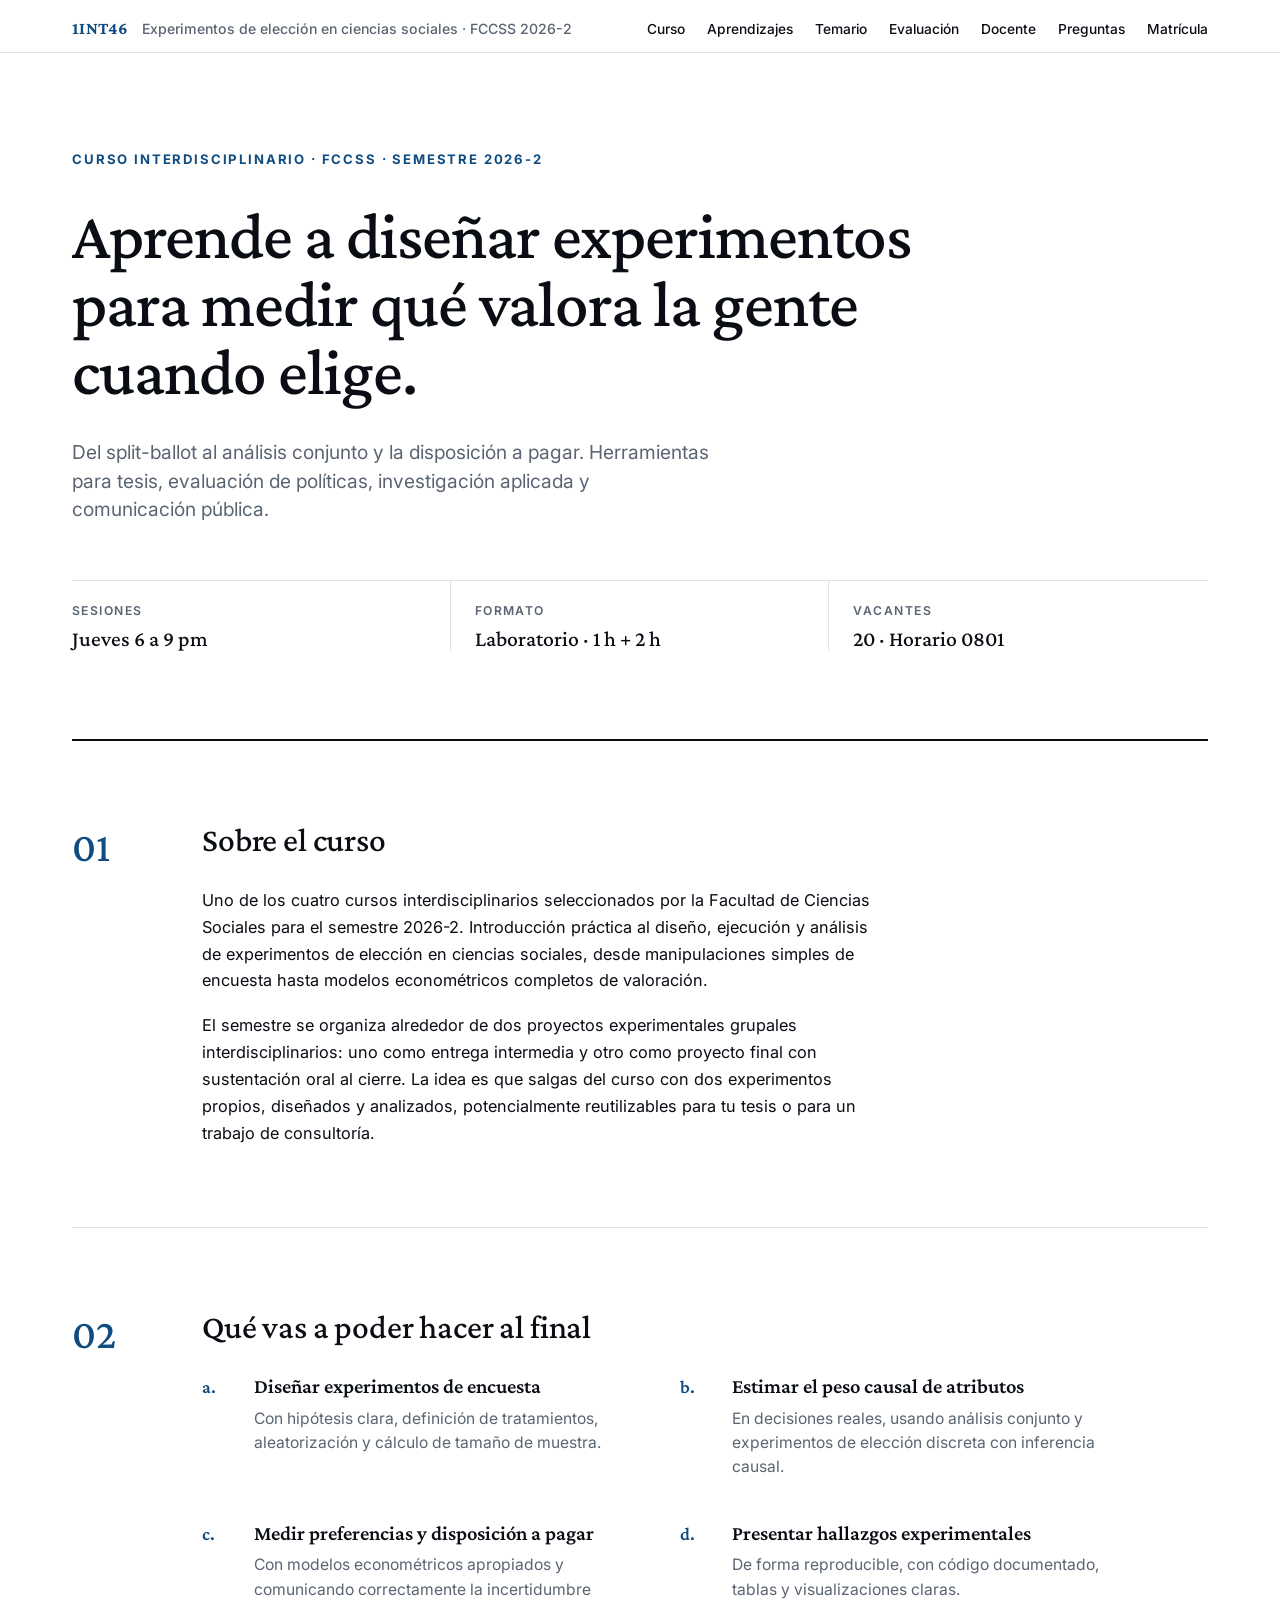
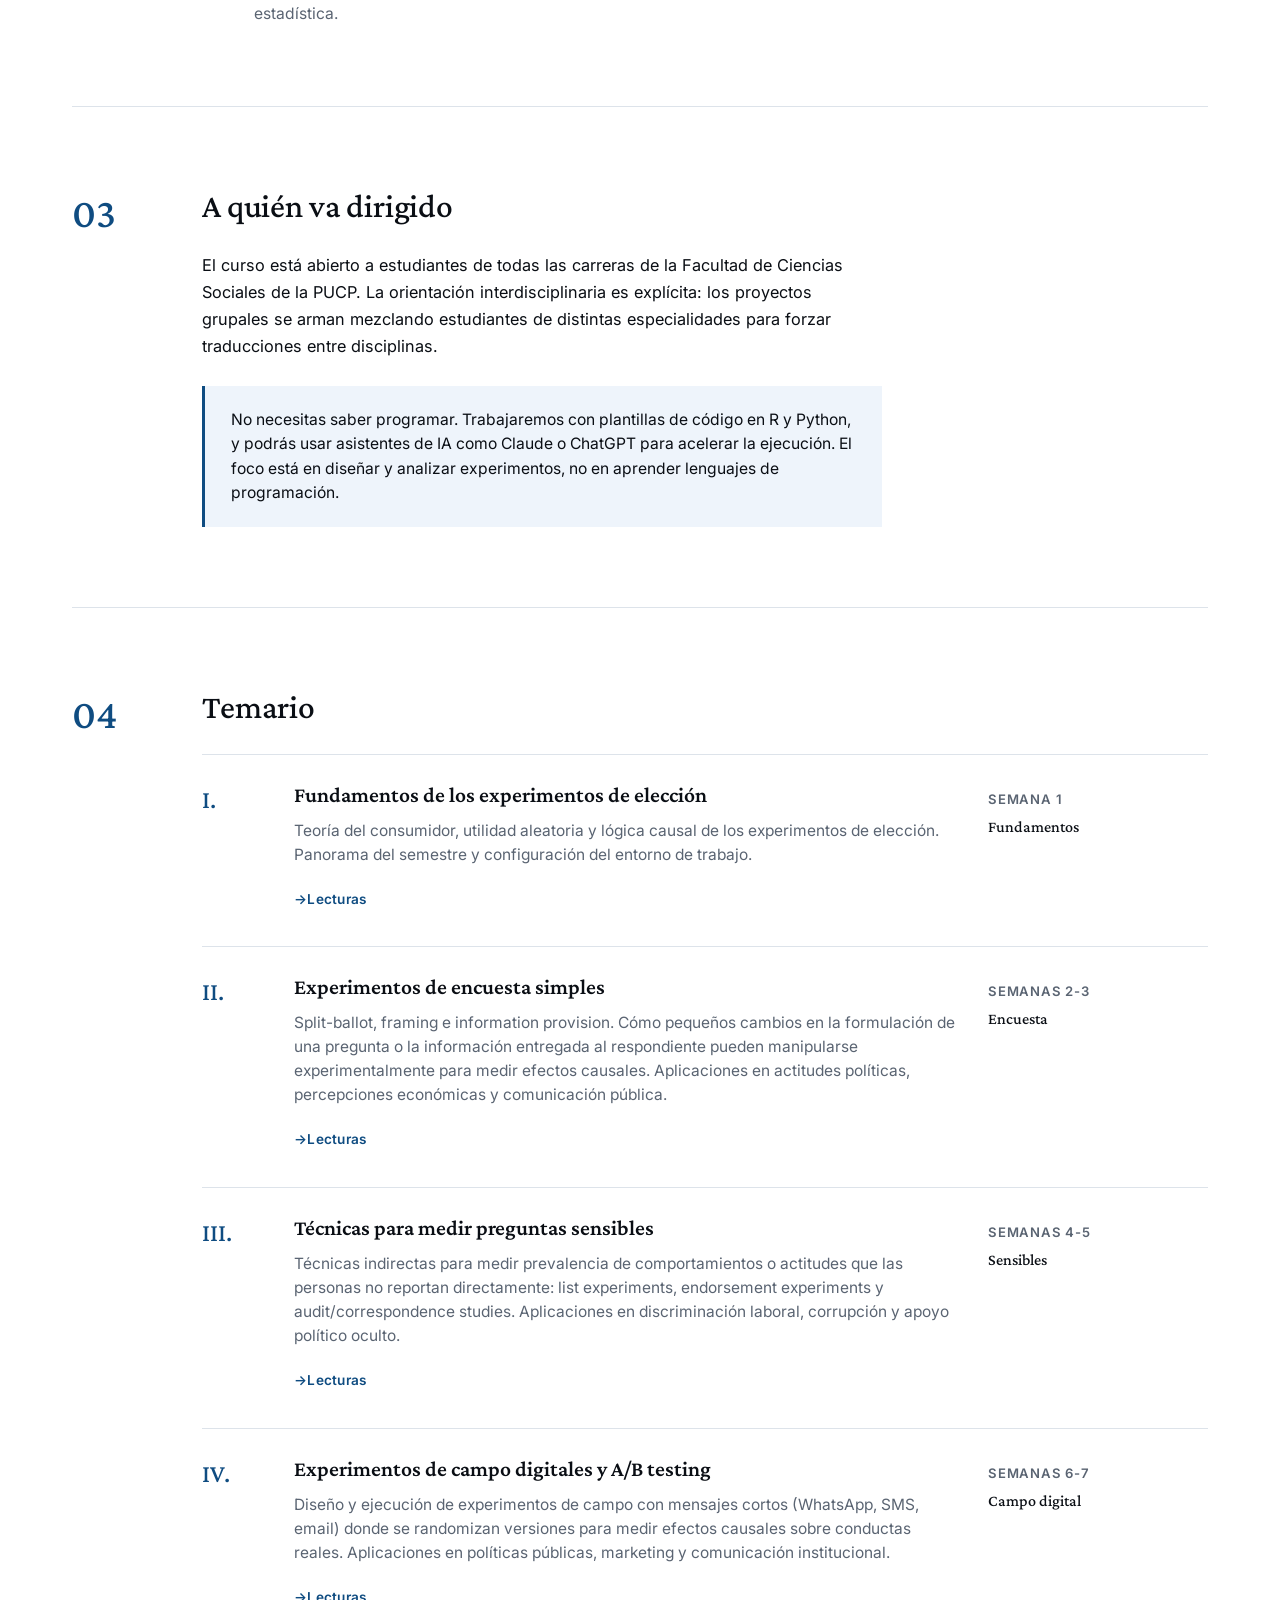
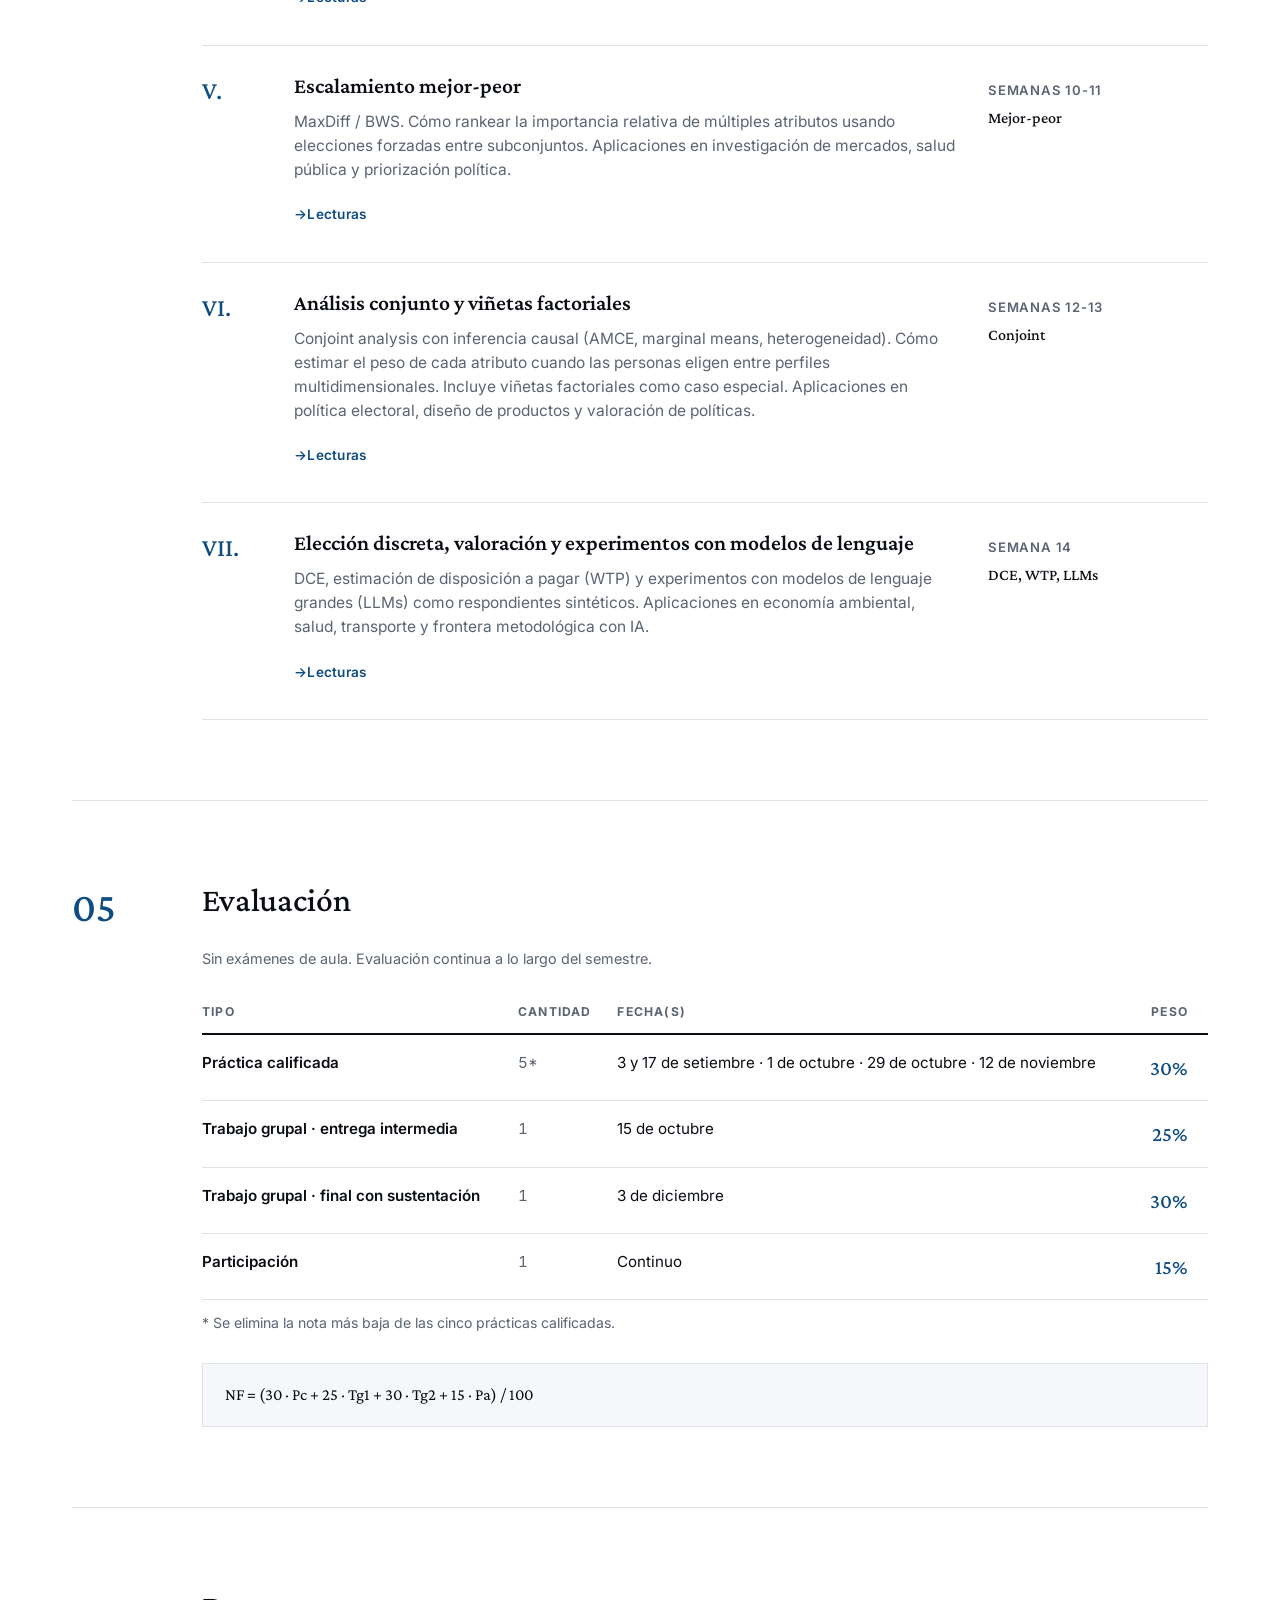
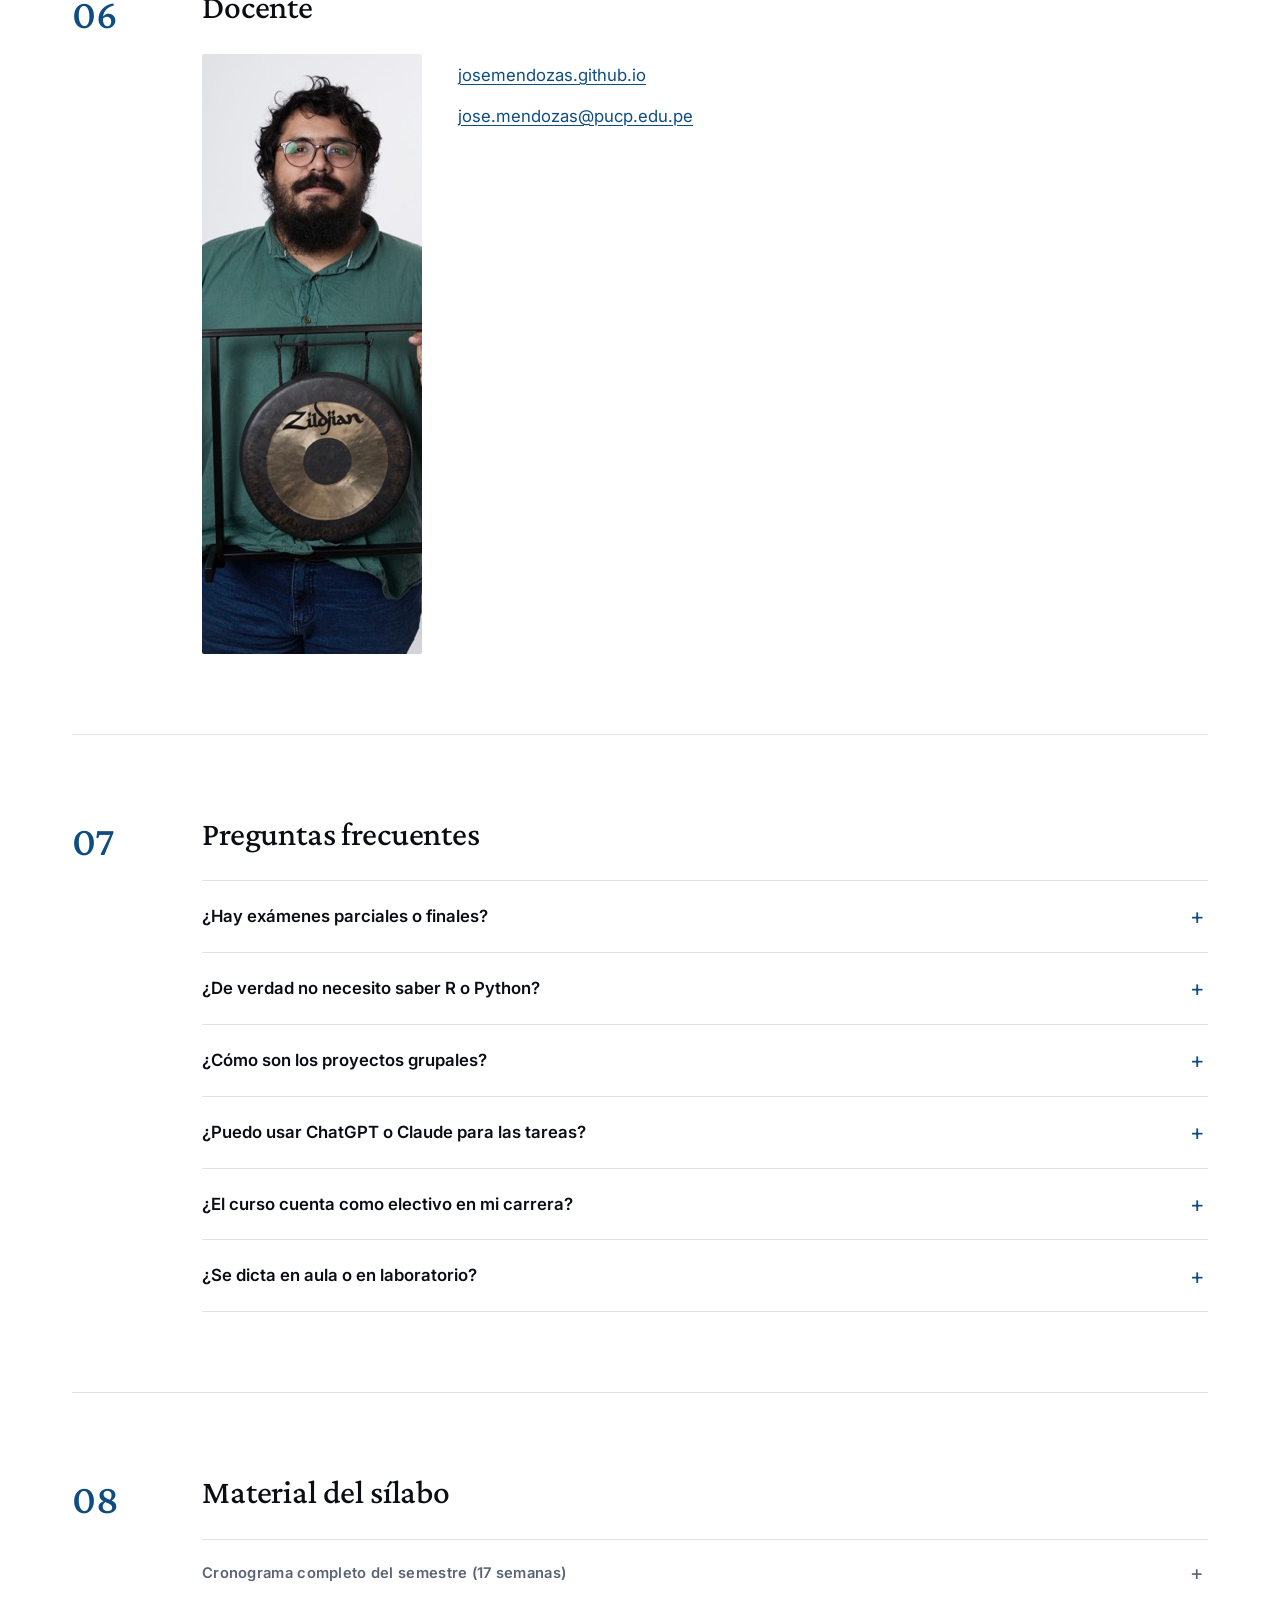
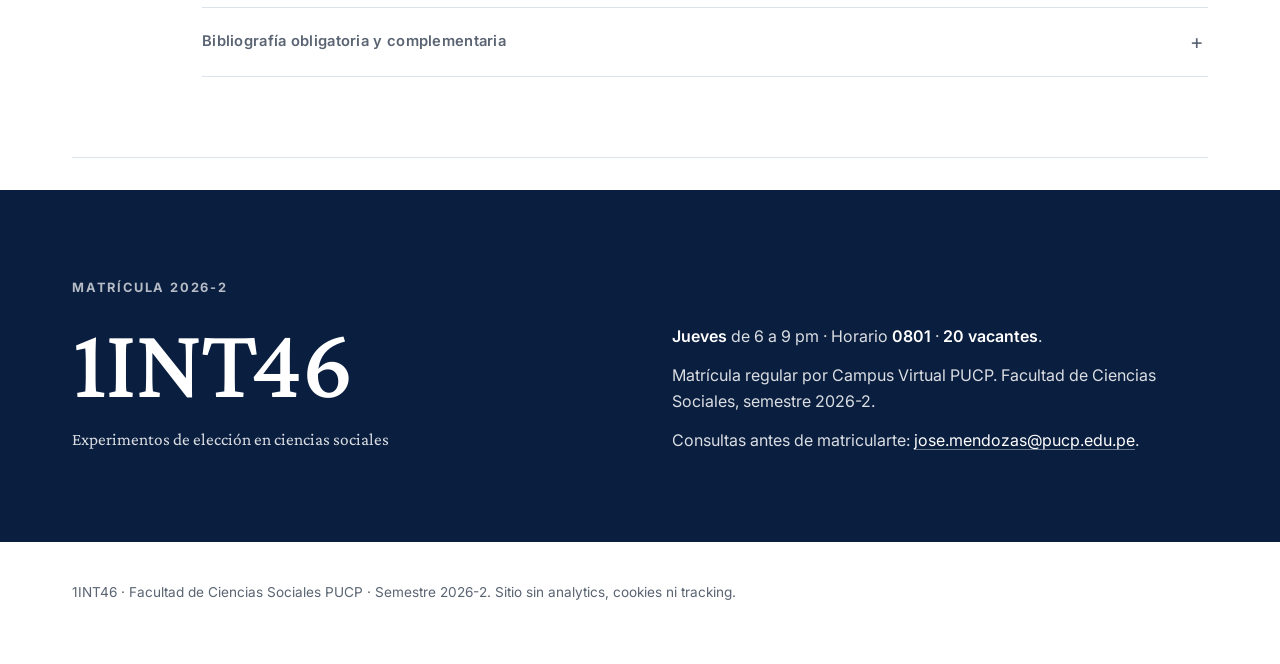
==== index.html @ 1a3ee609 "Real redesign: white bg, editorial numbering, full-bleed CTA Not a palette swap. New typographic and" ====
<!doctype html>
<html lang="es-PE">
<head>
  <meta charset="utf-8">
  <meta name="viewport" content="width=device-width, initial-scale=1">
  <title>Experimentos de elección en ciencias sociales | 1INT46 PUCP 2026-2</title>
  <meta name="description" content="Curso interdisciplinario 1INT46 en la Facultad de Ciencias Sociales PUCP, semestre 2026-2. Diseño, ejecución y análisis de experimentos de elección: encuesta, conjoint, DCE y disposición a pagar.">
  <meta name="keywords" content="experimentos de elección, conjoint analysis, discrete choice experiments, survey experiments, list experiments, MaxDiff, WTP, 1INT46, PUCP, ciencias sociales">
  <meta name="author" content="José Antonio Mendoza Sánchez">
  <meta property="og:type" content="website">
  <meta property="og:title" content="1INT46 · Experimentos de elección en ciencias sociales">
  <meta property="og:description" content="Curso interdisciplinario FCCSS PUCP 2026-2.">
  <meta property="og:url" content="https://josemendozas.github.io/1int46-2026-2/">
  <meta property="og:image" content="https://josemendozas.github.io/1int46-2026-2/assets/foto-jose.jpg">
  <link rel="canonical" href="https://josemendozas.github.io/1int46-2026-2/">
  <link rel="icon" href="assets/favicon.svg" type="image/svg+xml">
  <link rel="preconnect" href="https://fonts.googleapis.com">
  <link rel="preconnect" href="https://fonts.gstatic.com" crossorigin>
  <link href="https://fonts.googleapis.com/css2?family=Crimson+Pro:wght@500;600;700&amp;family=Inter:wght@400;500;600;700&amp;display=swap" rel="stylesheet">
  <link rel="stylesheet" href="estilo.css">
</head>
<body>
  <header class="site-header">
    <div class="header-inner">
      <div class="site-mark">
        <span class="clave">1INT46</span>
        <span class="titulo">Experimentos de elección en ciencias sociales · FCCSS 2026-2</span>
      </div>
      <nav class="nav-menu" aria-label="Navegación">
        <a href="#curso">Curso</a>
        <a href="#aprendizajes">Aprendizajes</a>
        <a href="#temario">Temario</a>
        <a href="#evaluacion">Evaluación</a>
        <a href="#docente">Docente</a>
        <a href="#faq">Preguntas</a>
        <a href="#matricula">Matrícula</a>
      </nav>
    </div>
  </header>

  <main>
    <section class="hero" aria-labelledby="hero-title">
      <p class="hero-eyebrow">Curso interdisciplinario · FCCSS · Semestre 2026-2</p>
      <h1 class="hero-title" id="hero-title">Aprende a diseñar experimentos para medir qué valora la gente cuando elige.</h1>
      <p class="hero-lead">Del split-ballot al análisis conjunto y la disposición a pagar. Herramientas para tesis, evaluación de políticas, investigación aplicada y comunicación pública.</p>
      <ul class="hero-facts">
        <li>
          <span class="label">Sesiones</span>
          <span class="value">Jueves 6 a 9 pm</span>
        </li>
        <li>
          <span class="label">Formato</span>
          <span class="value">Laboratorio · 1 h + 2 h</span>
        </li>
        <li>
          <span class="label">Vacantes</span>
          <span class="value">20 · Horario 0801</span>
        </li>
      </ul>
    </section>

    <section class="section" id="curso" aria-labelledby="curso-title">
      <div class="section-num">01</div>
      <div>
        <h2 class="section-title" id="curso-title">Sobre el curso</h2>
        <div class="section-prose">
          <p>Uno de los cuatro cursos interdisciplinarios seleccionados por la Facultad de Ciencias Sociales para el semestre 2026-2. Introducción práctica al diseño, ejecución y análisis de experimentos de elección en ciencias sociales, desde manipulaciones simples de encuesta hasta modelos econométricos completos de valoración.</p>
          <p>El semestre se organiza alrededor de dos proyectos experimentales grupales interdisciplinarios: uno como entrega intermedia y otro como proyecto final con sustentación oral al cierre. La idea es que salgas del curso con dos experimentos propios, diseñados y analizados, potencialmente reutilizables para tu tesis o para un trabajo de consultoría.</p>
        </div>
      </div>
    </section>

    <section class="section" id="aprendizajes" aria-labelledby="aprendizajes-title">
      <div class="section-num">02</div>
      <div>
        <h2 class="section-title" id="aprendizajes-title">Qué vas a poder hacer al final</h2>
        <ol class="capacidades">
          <li class="capacidad">
            <span class="capacidad-marker">a.</span>
            <div>
              <h3>Diseñar experimentos de encuesta</h3>
              <p>Con hipótesis clara, definición de tratamientos, aleatorización y cálculo de tamaño de muestra.</p>
            </div>
          </li>
          <li class="capacidad">
            <span class="capacidad-marker">b.</span>
            <div>
              <h3>Estimar el peso causal de atributos</h3>
              <p>En decisiones reales, usando análisis conjunto y experimentos de elección discreta con inferencia causal.</p>
            </div>
          </li>
          <li class="capacidad">
            <span class="capacidad-marker">c.</span>
            <div>
              <h3>Medir preferencias y disposición a pagar</h3>
              <p>Con modelos econométricos apropiados y comunicando correctamente la incertidumbre estadística.</p>
            </div>
          </li>
          <li class="capacidad">
            <span class="capacidad-marker">d.</span>
            <div>
              <h3>Presentar hallazgos experimentales</h3>
              <p>De forma reproducible, con código documentado, tablas y visualizaciones claras.</p>
            </div>
          </li>
        </ol>
      </div>
    </section>

    <section class="section" id="publico" aria-labelledby="publico-title">
      <div class="section-num">03</div>
      <div>
        <h2 class="section-title" id="publico-title">A quién va dirigido</h2>
        <div class="section-prose">
          <p>El curso está abierto a estudiantes de todas las carreras de la Facultad de Ciencias Sociales de la PUCP. La orientación interdisciplinaria es explícita: los proyectos grupales se arman mezclando estudiantes de distintas especialidades para forzar traducciones entre disciplinas.</p>
          <div class="callout">No necesitas saber programar. Trabajaremos con plantillas de código en R y Python, y podrás usar asistentes de IA como Claude o ChatGPT para acelerar la ejecución. El foco está en diseñar y analizar experimentos, no en aprender lenguajes de programación.</div>
        </div>
      </div>
    </section>

    <section class="section" id="temario" aria-labelledby="temario-title">
      <div class="section-num">04</div>
      <div>
        <h2 class="section-title" id="temario-title">Temario</h2>
        <ol class="temario">
          <li>
            <div class="temario-num">I.</div>
            <div class="temario-main">
              <h3>Fundamentos de los experimentos de elección</h3>
              <p>Teoría del consumidor, utilidad aleatoria y lógica causal de los experimentos de elección. Panorama del semestre y configuración del entorno de trabajo.</p>
              <details class="readings">
                <summary>Lecturas</summary>
                <ol class="reading-list">
                  <li>Lancaster, K. J. (1966). A new approach to consumer theory. Journal of Political Economy, 74(2), 132–157.</li>
                  <li>McFadden, D. (1974). Conditional logit analysis of qualitative choice behavior. En P. Zarembka (Ed.), Frontiers in Econometrics (pp. 105–142). Academic Press.</li>
                  <li>Mutz, D. C. (2011). Population-based survey experiments. Princeton University Press.</li>
                </ol>
              </details>
            </div>
            <div class="temario-aside">Semana 1<strong>Fundamentos</strong></div>
          </li>

          <li>
            <div class="temario-num">II.</div>
            <div class="temario-main">
              <h3>Experimentos de encuesta simples</h3>
              <p>Split-ballot, framing e information provision. Cómo pequeños cambios en la formulación de una pregunta o la información entregada al respondiente pueden manipularse experimentalmente para medir efectos causales. Aplicaciones en actitudes políticas, percepciones económicas y comunicación pública.</p>
              <details class="readings">
                <summary>Lecturas</summary>
                <ol class="reading-list">
                  <li>Chong, D., y Druckman, J. N. (2007). Framing theory. Annual Review of Political Science, 10, 103–126.</li>
                  <li>Kahneman, D., y Tversky, A. (1984). Choices, values, and frames. American Psychologist, 39(4), 341–350.</li>
                  <li>Haaland, I., Roth, C., y Wohlfart, J. (2023). Designing information provision experiments. Journal of Economic Literature, 61(1), 3–40.</li>
                </ol>
              </details>
            </div>
            <div class="temario-aside">Semanas 2-3<strong>Encuesta</strong></div>
          </li>

          <li>
            <div class="temario-num">III.</div>
            <div class="temario-main">
              <h3>Técnicas para medir preguntas sensibles</h3>
              <p>Técnicas indirectas para medir prevalencia de comportamientos o actitudes que las personas no reportan directamente: list experiments, endorsement experiments y audit/correspondence studies. Aplicaciones en discriminación laboral, corrupción y apoyo político oculto.</p>
              <details class="readings">
                <summary>Lecturas</summary>
                <ol class="reading-list">
                  <li>Blair, G., y Imai, K. (2012). Statistical analysis of list experiments. Political Analysis, 20(1), 47–77.</li>
                  <li>Bullock, W., Imai, K., y Shapiro, J. N. (2011). Statistical analysis of endorsement experiments. Political Analysis, 19(4), 363–384.</li>
                  <li>Bertrand, M., y Mullainathan, S. (2004). Are Emily and Greg more employable than Lakisha and Jamal? American Economic Review, 94(4), 991–1013.</li>
                  <li>Galarza, F. B., y Yamada, G. (2014). Labor market discrimination in Lima, Peru. World Development, 58, 83–94.</li>
                  <li>Gonzalez-Ocantos, E., Kiewiet de Jonge, C., Meléndez, C., Osorio, J., y Nickerson, D. W. (2012). Vote buying and social desirability bias. American Journal of Political Science, 56(1), 202–217.</li>
                </ol>
              </details>
            </div>
            <div class="temario-aside">Semanas 4-5<strong>Sensibles</strong></div>
          </li>

          <li>
            <div class="temario-num">IV.</div>
            <div class="temario-main">
              <h3>Experimentos de campo digitales y A/B testing</h3>
              <p>Diseño y ejecución de experimentos de campo con mensajes cortos (WhatsApp, SMS, email) donde se randomizan versiones para medir efectos causales sobre conductas reales. Aplicaciones en políticas públicas, marketing y comunicación institucional.</p>
              <details class="readings">
                <summary>Lecturas</summary>
                <ol class="reading-list">
                  <li>DellaVigna, S., y Linos, E. (2022). RCTs to scale. Econometrica, 90(1), 81–116.</li>
                  <li>Athey, S., y Imbens, G. W. (2017). The econometrics of randomized experiments. En Handbook of Field Experiments (Vol. 1, pp. 73–140).</li>
                  <li>Karlan, D., McConnell, M., Mullainathan, S., y Zinman, J. (2016). Getting to the top of mind. Management Science, 62(12), 3393–3411.</li>
                  <li>Del Carpio, L., y Guadalupe, M. (2022). More women in tech? Management Science, 68(5), 3196–3218.</li>
                </ol>
              </details>
            </div>
            <div class="temario-aside">Semanas 6-7<strong>Campo digital</strong></div>
          </li>

          <li>
            <div class="temario-num">V.</div>
            <div class="temario-main">
              <h3>Escalamiento mejor-peor</h3>
              <p>MaxDiff / BWS. Cómo rankear la importancia relativa de múltiples atributos usando elecciones forzadas entre subconjuntos. Aplicaciones en investigación de mercados, salud pública y priorización política.</p>
              <details class="readings">
                <summary>Lecturas</summary>
                <ol class="reading-list">
                  <li>Louviere, J. J., Flynn, T. N., y Marley, A. A. J. (2015). Best-worst scaling: Theory, methods and applications. Cambridge University Press. Capítulos 1 y 2.</li>
                  <li>Flynn, T. N. (2010). Valuing citizen and patient preferences in health. Expert Review of Pharmacoeconomics &amp; Outcomes Research, 10(3), 259–267.</li>
                </ol>
              </details>
            </div>
            <div class="temario-aside">Semanas 10-11<strong>Mejor-peor</strong></div>
          </li>

          <li>
            <div class="temario-num">VI.</div>
            <div class="temario-main">
              <h3>Análisis conjunto y viñetas factoriales</h3>
              <p>Conjoint analysis con inferencia causal (AMCE, marginal means, heterogeneidad). Cómo estimar el peso de cada atributo cuando las personas eligen entre perfiles multidimensionales. Incluye viñetas factoriales como caso especial. Aplicaciones en política electoral, diseño de productos y valoración de políticas.</p>
              <details class="readings">
                <summary>Lecturas</summary>
                <ol class="reading-list">
                  <li>Auspurg, K., y Hinz, T. (2015). Factorial survey experiments. SAGE. Capítulos 1 y 2.</li>
                  <li>Jasso, G. (2006). Factorial survey methods for studying beliefs and judgments. Sociological Methods &amp; Research, 34(3), 334–423.</li>
                  <li>Hainmueller, J., Hopkins, D. J., y Yamamoto, T. (2014). Causal inference in conjoint analysis. Political Analysis, 22(1), 1–30.</li>
                  <li>Hainmueller, J., y Hopkins, D. J. (2015). The hidden American immigration consensus. American Journal of Political Science, 59(3), 529–548.</li>
                  <li>Green, P. E., y Srinivasan, V. (1990). Conjoint analysis in marketing. Journal of Marketing, 54(4), 3–19.</li>
                </ol>
              </details>
            </div>
            <div class="temario-aside">Semanas 12-13<strong>Conjoint</strong></div>
          </li>

          <li>
            <div class="temario-num">VII.</div>
            <div class="temario-main">
              <h3>Elección discreta, valoración y experimentos con modelos de lenguaje</h3>
              <p>DCE, estimación de disposición a pagar (WTP) y experimentos con modelos de lenguaje grandes (LLMs) como respondientes sintéticos. Aplicaciones en economía ambiental, salud, transporte y frontera metodológica con IA.</p>
              <details class="readings">
                <summary>Lecturas</summary>
                <ol class="reading-list">
                  <li>Train, K. E. (2009). Discrete choice methods with simulation (2.ª ed.). Cambridge University Press. Capítulos 3 y 6.</li>
                  <li>Ryan, M., y Gerard, K. (2003). Using discrete choice experiments to value health care programmes. Applied Health Economics and Health Policy, 2(1), 55–64.</li>
                  <li>Argyle, L. P., et al. (2023). Out of one, many: Using language models to simulate human samples. Political Analysis, 31(3), 337–351.</li>
                </ol>
              </details>
            </div>
            <div class="temario-aside">Semana 14<strong>DCE, WTP, LLMs</strong></div>
          </li>
        </ol>
      </div>
    </section>

    <section class="section" id="evaluacion" aria-labelledby="evaluacion-title">
      <div class="section-num">05</div>
      <div>
        <h2 class="section-title" id="evaluacion-title">Evaluación</h2>
        <table class="eval-table">
          <caption>Sin exámenes de aula. Evaluación continua a lo largo del semestre.</caption>
          <thead>
            <tr>
              <th scope="col">Tipo</th>
              <th scope="col">Cantidad</th>
              <th scope="col">Fecha(s)</th>
              <th scope="col" style="text-align:right">Peso</th>
            </tr>
          </thead>
          <tbody>
            <tr>
              <th scope="row">Práctica calificada</th>
              <td class="num">5*</td>
              <td>3 y 17 de setiembre · 1 de octubre · 29 de octubre · 12 de noviembre</td>
              <td class="weight">30%</td>
            </tr>
            <tr>
              <th scope="row">Trabajo grupal · entrega intermedia</th>
              <td class="num">1</td>
              <td>15 de octubre</td>
              <td class="weight">25%</td>
            </tr>
            <tr>
              <th scope="row">Trabajo grupal · final con sustentación</th>
              <td class="num">1</td>
              <td>3 de diciembre</td>
              <td class="weight">30%</td>
            </tr>
            <tr>
              <th scope="row">Participación</th>
              <td class="num">1</td>
              <td>Continuo</td>
              <td class="weight">15%</td>
            </tr>
          </tbody>
        </table>
        <p class="eval-note">* Se elimina la nota más baja de las cinco prácticas calificadas.</p>
        <p class="eval-formula">NF = (30 · Pc + 25 · Tg1 + 30 · Tg2 + 15 · Pa) / 100</p>
      </div>
    </section>

    <section class="section" id="docente" aria-labelledby="docente-title">
      <div class="section-num">06</div>
      <div>
        <h2 class="section-title" id="docente-title">Docente</h2>
        <div class="teacher">
          <img src="assets/foto-jose.jpg" alt="José Antonio Mendoza Sánchez" width="400" height="600" loading="lazy">
          <div class="teacher-body">
            <ul class="contact-list">
              <li><a href="https://josemendozas.github.io/">josemendozas.github.io</a></li>
              <li><a href="mailto:jose.mendozas@pucp.edu.pe">jose.mendozas@pucp.edu.pe</a></li>
            </ul>
          </div>
        </div>
      </div>
    </section>

    <section class="section" id="faq" aria-labelledby="faq-title">
      <div class="section-num">07</div>
      <div>
        <h2 class="section-title" id="faq-title">Preguntas frecuentes</h2>
        <div class="faq-list">
          <details>
            <summary>¿Hay exámenes parciales o finales?</summary>
            <p>No hay exámenes de aula. La evaluación es continua: cinco prácticas calificadas cortas (se elimina la peor), un trabajo grupal de entrega intermedia, un trabajo grupal final con sustentación oral y participación en clase.</p>
          </details>
          <details>
            <summary>¿De verdad no necesito saber R o Python?</summary>
            <p>No. Trabajaremos con plantillas de código listas para adaptar y ejecutar. Puedes usar asistentes de IA (ChatGPT, Claude) como apoyo. La responsabilidad por la corrección del código y la interpretación estadística sigue siendo del estudiante.</p>
          </details>
          <details>
            <summary>¿Cómo son los proyectos grupales?</summary>
            <p>Son dos proyectos experimentales interdisciplinarios que atraviesan todo el semestre. El primero se entrega a mitad de semestre (15 de octubre). El segundo se presenta al cierre con sustentación oral (3 de diciembre). Los grupos se arman mezclando estudiantes de distintas especialidades.</p>
          </details>
          <details>
            <summary>¿Puedo usar ChatGPT o Claude para las tareas?</summary>
            <p>Sí, como asistentes de código y apoyo de ejecución cuando el uso esté autorizado. La corrección del código, la interpretación estadística y la autoría del trabajo siguen siendo responsabilidad del estudiante.</p>
          </details>
          <details>
            <summary>¿El curso cuenta como electivo en mi carrera?</summary>
            <p>Depende de tu especialidad. Los cursos interdisciplinarios de la Facultad suelen convalidar como electivo libre. Para confirmar el caso específico de tu plan de estudios, consulta con la coordinación de tu especialidad.</p>
          </details>
          <details>
            <summary>¿Se dicta en aula o en laboratorio?</summary>
            <p>El curso se dicta en un aula-laboratorio con R y Python preinstalados. Puedes traer tu laptop si prefieres trabajar en tu propio entorno.</p>
          </details>
        </div>
      </div>
    </section>

    <section class="section" id="referencia" aria-labelledby="referencia-title">
      <div class="section-num">08</div>
      <div>
        <h2 class="section-title" id="referencia-title">Material del sílabo</h2>
        <details class="reference">
          <summary>Cronograma completo del semestre (17 semanas)</summary>
          <div class="reference-body">
            <table class="schedule-table">
              <thead>
                <tr>
                  <th scope="col">Sem.</th>
                  <th scope="col">Fechas</th>
                  <th scope="col">Sesión teórica</th>
                  <th scope="col">Sesión práctica</th>
                  <th scope="col">Observaciones</th>
                </tr>
              </thead>
              <tbody>
                <tr><td>1</td><td>17/08 – 22/08</td><td>Fundamentos de los experimentos de elección</td><td>Configuración del entorno de trabajo</td><td></td></tr>
                <tr><td>2</td><td>24/08 – 29/08</td><td>Experimentos de encuesta: split-ballot y framing</td><td>Práctica Dirigida 1: datos simulados</td><td>Feriado: 30 de agosto</td></tr>
                <tr><td>3</td><td>31/08 – 5/09</td><td>Provisión de información</td><td>Práctica Calificada 1</td><td></td></tr>
                <tr><td>4</td><td>7/09 – 12/09</td><td>Preguntas sensibles: list y endorsement experiments</td><td>Práctica Dirigida 2: list experiment</td><td></td></tr>
                <tr><td>5</td><td>14/09 – 19/09</td><td>Audit y correspondence studies</td><td>Práctica Calificada 2</td><td></td></tr>
                <tr><td>6</td><td>21/09 – 26/09</td><td>Experimentos de campo: A/B testing</td><td>Práctica Dirigida 3: A/B test</td><td></td></tr>
                <tr><td>7</td><td>28/09 – 3/10</td><td>Análisis de experimentos de campo</td><td>Práctica Calificada 3</td><td></td></tr>
                <tr><td>8</td><td>5/10 – 10/10</td><td>Feriado</td><td>Trabajo asincrónico (grupal 1)</td><td>Feriado: 8 de octubre</td></tr>
                <tr><td>9</td><td>12/10 – 17/10</td><td>Entrega del trabajo grupal 1 y lanzamiento del grupal 2</td><td></td><td></td></tr>
                <tr><td>10</td><td>19/10 – 24/10</td><td>Escalamiento mejor-peor: fundamentos</td><td>Práctica Dirigida 4: BWS</td><td></td></tr>
                <tr><td>11</td><td>26/10 – 31/10</td><td>Escalamiento mejor-peor: análisis</td><td>Práctica Calificada 4</td><td></td></tr>
                <tr><td>12</td><td>2/11 – 7/11</td><td>Análisis conjunto y viñetas factoriales</td><td>Práctica Dirigida 5: conjoint</td><td></td></tr>
                <tr><td>13</td><td>9/11 – 14/11</td><td>Conjoint: AMCE, marginal means, heterogeneidad</td><td>Práctica Calificada 5</td><td></td></tr>
                <tr><td>14</td><td>16/11 – 21/11</td><td>DCE, disposición a pagar y experimentos con LLMs</td><td>Práctica Dirigida 6: WTP</td><td></td></tr>
                <tr><td>15</td><td>23/11 – 28/11</td><td>Cierre metodológico y aplicaciones</td><td>Asesoría integrada (grupal 2)</td><td></td></tr>
                <tr><td>16</td><td>30/11 – 5/12</td><td>Presentación final del trabajo grupal 2</td><td></td><td></td></tr>
                <tr><td>17</td><td>7/12 – 12/12</td><td></td><td></td><td>Feriados: 8 y 9 de diciembre</td></tr>
              </tbody>
            </table>
          </div>
        </details>

        <details class="reference">
          <summary>Bibliografía obligatoria y complementaria</summary>
          <div class="reference-body">
            <p class="subheading">Obligatoria</p>
            <ol class="bibliography">
              <li>Argyle, L. P., Busby, E. C., Fulda, N., Gubler, J. R., Rytting, C., y Wingate, D. (2023). <a href="https://doi.org/10.1017/pan.2023.2">Out of one, many: Using language models to simulate human samples</a>. Political Analysis, 31(3), 337–351.</li>
              <li>Athey, S., y Imbens, G. W. (2017). <a href="https://doi.org/10.1016/bs.hefe.2016.10.003">The econometrics of randomized experiments</a>. En Handbook of Field Experiments (Vol. 1, pp. 73–140). North-Holland.</li>
              <li>Auspurg, K., y Hinz, T. (2015). <a href="https://doi.org/10.4135/9781483398075">Factorial survey experiments</a>. SAGE.</li>
              <li>Bertrand, M., y Mullainathan, S. (2004). <a href="https://doi.org/10.1257/0002828042002561">Are Emily and Greg more employable than Lakisha and Jamal? A field experiment on labor market discrimination</a>. American Economic Review, 94(4), 991–1013.</li>
              <li>Blair, G., y Imai, K. (2012). <a href="https://doi.org/10.1093/pan/mpr048">Statistical analysis of list experiments</a>. Political Analysis, 20(1), 47–77.</li>
              <li>Bullock, W., Imai, K., y Shapiro, J. N. (2011). <a href="https://doi.org/10.1093/pan/mpr031">Statistical analysis of endorsement experiments</a>. Political Analysis, 19(4), 363–384.</li>
              <li>Chong, D., y Druckman, J. N. (2007). <a href="https://doi.org/10.1146/annurev.polisci.10.072805.103054">Framing theory</a>. Annual Review of Political Science, 10, 103–126.</li>
              <li>Del Carpio, L., y Guadalupe, M. (2022). <a href="https://doi.org/10.1287/mnsc.2021.4035">More women in tech? Evidence from a field experiment addressing social identity</a>. Management Science, 68(5), 3196–3218.</li>
              <li>DellaVigna, S., y Linos, E. (2022). <a href="https://doi.org/10.3982/ECTA18709">RCTs to scale: Comprehensive evidence from two nudge units</a>. Econometrica, 90(1), 81–116.</li>
              <li>Flynn, T. N. (2010). <a href="https://doi.org/10.1586/erp.10.29">Valuing citizen and patient preferences in health</a>. Expert Review of Pharmacoeconomics &amp; Outcomes Research, 10(3), 259–267.</li>
              <li>Galarza, F. B., y Yamada, G. (2014). <a href="https://doi.org/10.1016/j.worlddev.2014.01.003">Labor market discrimination in Lima, Peru</a>. World Development, 58, 83–94.</li>
              <li>Gonzalez-Ocantos, E., Kiewiet de Jonge, C., Meléndez, C., Osorio, J., y Nickerson, D. W. (2012). <a href="https://doi.org/10.1111/j.1540-5907.2011.00540.x">Vote buying and social desirability bias</a>. American Journal of Political Science, 56(1), 202–217.</li>
              <li>Green, P. E., y Srinivasan, V. (1990). <a href="https://doi.org/10.1177/002224299005400402">Conjoint analysis in marketing</a>. Journal of Marketing, 54(4), 3–19.</li>
              <li>Haaland, I., Roth, C., y Wohlfart, J. (2023). <a href="https://doi.org/10.1257/jel.20211658">Designing information provision experiments</a>. Journal of Economic Literature, 61(1), 3–40.</li>
              <li>Hainmueller, J., y Hopkins, D. J. (2015). <a href="https://doi.org/10.1111/ajps.12138">The hidden American immigration consensus</a>. American Journal of Political Science, 59(3), 529–548.</li>
              <li>Hainmueller, J., Hopkins, D. J., y Yamamoto, T. (2014). <a href="https://doi.org/10.1093/pan/mpt024">Causal inference in conjoint analysis</a>. Political Analysis, 22(1), 1–30.</li>
              <li>Jasso, G. (2006). <a href="https://doi.org/10.1177/0049124105283121">Factorial survey methods for studying beliefs and judgments</a>. Sociological Methods &amp; Research, 34(3), 334–423.</li>
              <li>Kahneman, D., y Tversky, A. (1984). <a href="https://doi.org/10.1037/0003-066X.39.4.341">Choices, values, and frames</a>. American Psychologist, 39(4), 341–350.</li>
              <li>Karlan, D., McConnell, M., Mullainathan, S., y Zinman, J. (2016). <a href="https://doi.org/10.1287/mnsc.2015.2296">Getting to the top of mind: How reminders increase saving</a>. Management Science, 62(12), 3393–3411.</li>
              <li>Lancaster, K. J. (1966). <a href="https://doi.org/10.1086/259131">A new approach to consumer theory</a>. Journal of Political Economy, 74(2), 132–157.</li>
              <li>Louviere, J. J., Flynn, T. N., y Marley, A. A. J. (2015). <a href="https://doi.org/10.1017/CBO9781107337855">Best-worst scaling: Theory, methods and applications</a>. Cambridge University Press.</li>
              <li>McFadden, D. (1974). Conditional logit analysis of qualitative choice behavior. En P. Zarembka (Ed.), Frontiers in Econometrics (pp. 105–142). Academic Press.</li>
              <li>Mutz, D. C. (2011). <a href="https://doi.org/10.1515/9781400840489">Population-based survey experiments</a>. Princeton University Press.</li>
              <li>Ryan, M., y Gerard, K. (2003). <a href="https://doi.org/10.2165/00148365-200302010-00004">Using discrete choice experiments to value health care programmes</a>. Applied Health Economics and Health Policy, 2(1), 55–64.</li>
              <li>Train, K. E. (2009). <a href="https://doi.org/10.1017/CBO9780511805271">Discrete choice methods with simulation</a> (2.ª ed.). Cambridge University Press.</li>
            </ol>

            <p class="subheading">Complementaria</p>
            <ol class="bibliography">
              <li>Bansak, K., Hainmueller, J., Hopkins, D. J., y Yamamoto, T. (2021). <a href="https://doi.org/10.1017/9781108777919.004">Conjoint survey experiments</a>. En Advances in Experimental Political Science (pp. 19–41). Cambridge University Press.</li>
              <li>Chapman, C., y McDonnell Feit, E. (2019). <a href="https://doi.org/10.1007/978-3-030-14316-9">R for Marketing Research and Analytics</a> (2.ª ed.). Springer.</li>
              <li>Druckman, J. N., y Green, D. P. (Eds.). (2021). <a href="https://doi.org/10.1017/9781108777919">Advances in Experimental Political Science</a>. Cambridge University Press.</li>
              <li>Druckman, J. N., Green, D. P., Kuklinski, J. H., y Lupia, A. (Eds.). (2011). <a href="https://doi.org/10.1017/CBO9780511921452">Cambridge Handbook of Experimental Political Science</a>. Cambridge University Press.</li>
              <li>Gaddis, S. M. (Ed.). (2018). <a href="https://doi.org/10.1007/978-3-319-71153-9">Audit Studies: Behind the Scenes with Theory, Method, and Nuance</a>. Springer.</li>
              <li>Hensher, D. A., Rose, J. M., y Greene, W. H. (2015). <a href="https://doi.org/10.1017/CBO9781316136232">Applied Choice Analysis</a> (2.ª ed.). Cambridge University Press.</li>
            </ol>
          </div>
        </details>
      </div>
    </section>
  </main>

  <section class="cta" id="matricula" aria-labelledby="cta-title">
    <div class="cta-inner">
      <div>
        <p class="cta-eyebrow">Matrícula 2026-2</p>
        <p class="cta-clave" id="cta-title">1INT46</p>
        <p class="cta-sub">Experimentos de elección en ciencias sociales</p>
      </div>
      <div class="cta-body">
        <p><strong>Jueves</strong> de 6 a 9 pm · Horario <strong>0801</strong> · <strong>20 vacantes</strong>.</p>
        <p>Matrícula regular por Campus Virtual PUCP. Facultad de Ciencias Sociales, semestre 2026-2.</p>
        <p>Consultas antes de matricularte: <a href="mailto:jose.mendozas@pucp.edu.pe">jose.mendozas@pucp.edu.pe</a>.</p>
      </div>
    </div>
  </section>

  <footer class="footer">
    <p>1INT46 · Facultad de Ciencias Sociales PUCP · Semestre 2026-2. Sitio sin analytics, cookies ni tracking.</p>
  </footer>
</body>
</html>
---- estilo.css ----
:root {
  --paper: #ffffff;
  --subtle: #f5f7fa;
  --line: #dde3ea;
  --line-strong: #0a0e14;
  --text: #0a0e14;
  --muted: #5a6472;
  --accent: #0f4c81;
  --accent-dark: #072a4a;
  --accent-soft: #eef4fb;
  --secondary: #6a7688;
  --cta-bg: #0a1e3f;
  --cta-text: #ffffff;
  --max-width: 1200px;
  --content-width: 680px;
  color-scheme: light;
}

* {
  box-sizing: border-box;
}

html {
  scroll-behavior: smooth;
}

body {
  margin: 0;
  background: var(--paper);
  color: var(--text);
  font-family: "Inter", system-ui, -apple-system, BlinkMacSystemFont, "Segoe UI", sans-serif;
  font-size: 16px;
  line-height: 1.6;
  text-rendering: optimizeLegibility;
  overflow-x: hidden;
  -webkit-font-smoothing: antialiased;
}

body.post-page {
  background: var(--paper);
}

a {
  color: var(--accent);
  text-decoration-thickness: 0.06em;
  text-underline-offset: 0.2em;
}

a:hover,
a:focus {
  color: var(--accent-dark);
}

img {
  display: block;
  max-width: 100%;
}

/* ============ HEADER ============ */

.site-header {
  position: sticky;
  top: 0;
  z-index: 30;
  background: rgba(255, 255, 255, 0.95);
  border-bottom: 1px solid var(--line);
  backdrop-filter: blur(8px);
}

.header-inner {
  max-width: var(--max-width);
  margin: 0 auto;
  padding: 14px 32px 10px;
  display: flex;
  align-items: baseline;
  justify-content: space-between;
  gap: 32px;
  flex-wrap: wrap;
}

.site-mark {
  display: flex;
  align-items: baseline;
  gap: 14px;
  min-width: 0;
}

.site-mark .clave {
  font-family: "Crimson Pro", Georgia, serif;
  font-size: 1.1rem;
  font-weight: 700;
  color: var(--accent);
  letter-spacing: 0.02em;
  flex: 0 0 auto;
}

.site-mark .titulo {
  font-family: "Inter", sans-serif;
  font-size: 0.88rem;
  color: var(--muted);
  font-weight: 500;
}

.nav-menu {
  display: flex;
  flex-wrap: wrap;
  gap: 4px 22px;
  font-size: 0.86rem;
  font-weight: 500;
}

.nav-menu a {
  color: var(--text);
  text-decoration: none;
  padding: 2px 0;
}

.nav-menu a:hover,
.nav-menu a:focus {
  color: var(--accent);
}

/* ============ MAIN ============ */

main {
  max-width: var(--max-width);
  margin: 0 auto;
  padding: 0 32px;
}

/* ============ HERO ============ */

.hero {
  padding: 96px 0 88px;
  border-bottom: 2px solid var(--line-strong);
}

.hero-eyebrow {
  margin: 0 0 32px;
  color: var(--accent);
  font-family: "Inter", sans-serif;
  font-size: 0.82rem;
  font-weight: 700;
  letter-spacing: 0.14em;
  text-transform: uppercase;
}

.hero-title {
  margin: 0;
  max-width: 900px;
  font-family: "Crimson Pro", Georgia, serif;
  font-size: clamp(2.4rem, 5.2vw, 4.4rem);
  font-weight: 500;
  line-height: 1.02;
  letter-spacing: -0.015em;
  color: var(--text);
}

.hero-lead {
  margin: 32px 0 0;
  max-width: 640px;
  color: var(--muted);
  font-size: clamp(1.05rem, 1.5vw, 1.2rem);
  line-height: 1.5;
}

.hero-facts {
  display: grid;
  grid-template-columns: repeat(3, minmax(0, 1fr));
  gap: 0;
  margin: 56px 0 0;
  padding: 0;
  list-style: none;
  border-top: 1px solid var(--line);
}

.hero-facts li {
  padding: 20px 24px 0 0;
  border-right: 1px solid var(--line);
}

.hero-facts li:last-child {
  border-right: 0;
  padding-right: 0;
}

.hero-facts li + li {
  padding-left: 24px;
}

.hero-facts .label {
  display: block;
  color: var(--muted);
  font-size: 0.76rem;
  font-weight: 600;
  letter-spacing: 0.12em;
  text-transform: uppercase;
  margin-bottom: 6px;
}

.hero-facts .value {
  display: block;
  color: var(--text);
  font-family: "Crimson Pro", Georgia, serif;
  font-size: 1.35rem;
  font-weight: 500;
  line-height: 1.15;
}

/* ============ SECTION (numbered editorial) ============ */

.section {
  display: grid;
  grid-template-columns: 90px minmax(0, 1fr);
  column-gap: 40px;
  padding: 80px 0;
  border-bottom: 1px solid var(--line);
  scroll-margin-top: 100px;
}

.section-num {
  font-family: "Crimson Pro", Georgia, serif;
  font-size: 2.6rem;
  font-weight: 500;
  color: var(--accent);
  line-height: 1;
  padding-top: 6px;
}

.section-body-wrap > :first-child {
  margin-top: 0;
}

.section-title {
  margin: 0 0 28px;
  font-family: "Crimson Pro", Georgia, serif;
  font-size: clamp(1.7rem, 2.6vw, 2.3rem);
  font-weight: 500;
  line-height: 1.12;
  letter-spacing: -0.005em;
  color: var(--text);
}

.section-prose {
  max-width: var(--content-width);
}

.section-prose p {
  margin: 0 0 18px;
  color: var(--text);
  font-size: 1.02rem;
  line-height: 1.65;
}

.section-prose p:last-child {
  margin-bottom: 0;
}

.callout {
  margin: 26px 0 0;
  padding: 22px 26px;
  border-left: 3px solid var(--accent);
  background: var(--accent-soft);
  color: var(--text);
  font-size: 0.98rem;
  line-height: 1.55;
}

/* ============ CAPACIDADES (numbered flat list) ============ */

.capacidades {
  list-style: none;
  padding: 0;
  margin: 0;
  display: grid;
  grid-template-columns: repeat(2, minmax(0, 1fr));
  gap: 40px 56px;
  max-width: 900px;
}

.capacidad {
  display: grid;
  grid-template-columns: 34px minmax(0, 1fr);
  gap: 18px;
  align-items: baseline;
}

.capacidad-marker {
  font-family: "Crimson Pro", Georgia, serif;
  color: var(--accent);
  font-size: 1.15rem;
  font-weight: 600;
  letter-spacing: 0.02em;
}

.capacidad h3 {
  margin: 0 0 8px;
  font-family: "Crimson Pro", Georgia, serif;
  font-size: 1.28rem;
  font-weight: 600;
  color: var(--text);
  line-height: 1.2;
}

.capacidad p {
  margin: 0;
  color: var(--muted);
  font-size: 0.98rem;
  line-height: 1.55;
}

/* ============ TEMARIO (flat numbered blocks) ============ */

.temario {
  list-style: none;
  padding: 0;
  margin: 0;
  border-top: 1px solid var(--line);
}

.temario > li {
  display: grid;
  grid-template-columns: 60px minmax(0, 1fr) 220px;
  gap: 32px;
  padding: 28px 0;
  border-bottom: 1px solid var(--line);
}

.temario-num {
  font-family: "Crimson Pro", Georgia, serif;
  font-size: 1.6rem;
  font-weight: 500;
  color: var(--accent);
  line-height: 1;
  padding-top: 4px;
}

.temario-main h3 {
  margin: 0 0 10px;
  font-family: "Crimson Pro", Georgia, serif;
  font-size: 1.35rem;
  font-weight: 600;
  line-height: 1.2;
  color: var(--text);
}

.temario-main p {
  margin: 0 0 14px;
  color: var(--muted);
  font-size: 0.97rem;
  line-height: 1.55;
}

.temario-main p:last-child {
  margin-bottom: 0;
}

.temario-aside {
  color: var(--muted);
  font-size: 0.82rem;
  letter-spacing: 0.06em;
  text-transform: uppercase;
  font-weight: 600;
  padding-top: 6px;
}

.temario-aside strong {
  display: block;
  color: var(--text);
  font-family: "Crimson Pro", Georgia, serif;
  font-size: 1rem;
  font-weight: 500;
  letter-spacing: 0;
  text-transform: none;
  margin-top: 4px;
}

.readings {
  margin-top: 12px;
  padding: 0;
}

.readings summary {
  cursor: pointer;
  padding: 8px 0;
  color: var(--accent);
  font-size: 0.85rem;
  font-weight: 600;
  letter-spacing: 0.02em;
  list-style: none;
  display: inline-block;
}

.readings summary::-webkit-details-marker {
  display: none;
}

.readings summary::before {
  content: "→ ";
  display: inline-block;
  transition: transform 0.15s;
}

.readings[open] summary::before {
  content: "↓ ";
}

.reading-list {
  margin: 10px 0 6px 0;
  padding-left: 20px;
  color: var(--muted);
  font-size: 0.9rem;
  line-height: 1.5;
}

.reading-list li + li {
  margin-top: 6px;
}

/* ============ EVALUACIÓN (minimal table) ============ */

.eval-table {
  width: 100%;
  border-collapse: collapse;
  font-size: 0.95rem;
  margin: 0;
}

.eval-table caption {
  padding: 0 0 16px;
  color: var(--muted);
  text-align: left;
  font-size: 0.9rem;
}

.eval-table th,
.eval-table td {
  padding: 16px 20px 16px 0;
  border-bottom: 1px solid var(--line);
  vertical-align: top;
  text-align: left;
}

.eval-table thead th {
  color: var(--muted);
  font-size: 0.76rem;
  letter-spacing: 0.1em;
  text-transform: uppercase;
  font-weight: 700;
  padding-bottom: 12px;
  border-bottom: 2px solid var(--line-strong);
}

.eval-table tbody th {
  font-weight: 600;
  color: var(--text);
}

.eval-table td.num {
  color: var(--muted);
  font-variant-numeric: tabular-nums;
}

.eval-table td.weight {
  font-family: "Crimson Pro", Georgia, serif;
  font-size: 1.3rem;
  color: var(--accent);
  font-weight: 500;
  text-align: right;
}

.eval-formula {
  margin: 28px 0 0;
  padding: 18px 22px;
  border: 1px solid var(--line);
  background: var(--subtle);
  font-family: "Crimson Pro", Georgia, serif;
  font-size: 1.05rem;
}

.eval-note {
  margin: 12px 0 0;
  color: var(--muted);
  font-size: 0.88rem;
}

/* ============ DOCENTE ============ */

.teacher {
  display: grid;
  grid-template-columns: 220px minmax(0, 1fr);
  gap: 36px;
  align-items: start;
}

.teacher img {
  width: 220px;
  aspect-ratio: 2 / 3;
  border-radius: 2px;
  object-fit: cover;
  filter: grayscale(0.15);
}

.teacher-body {
  padding-top: 8px;
}

.contact-list {
  display: grid;
  gap: 14px;
  margin: 0;
  padding: 0;
  list-style: none;
  font-size: 1.05rem;
}

.contact-list a {
  font-family: "Inter", sans-serif;
}

/* ============ FAQ ============ */

.faq-list {
  border-top: 1px solid var(--line);
}

.faq-list details {
  border-bottom: 1px solid var(--line);
}

.faq-list summary {
  cursor: pointer;
  padding: 22px 60px 22px 0;
  color: var(--text);
  font-size: 1.05rem;
  font-weight: 600;
  list-style: none;
  position: relative;
}

.faq-list summary::-webkit-details-marker {
  display: none;
}

.faq-list summary::after {
  content: "+";
  position: absolute;
  right: 4px;
  top: 50%;
  transform: translateY(-50%);
  color: var(--accent);
  font-weight: 400;
  font-size: 1.4rem;
  line-height: 1;
}

.faq-list details[open] summary::after {
  content: "−";
}

.faq-list details[open] summary {
  color: var(--accent);
}

.faq-list details p {
  margin: 0 0 24px;
  color: var(--muted);
  font-size: 0.98rem;
  line-height: 1.6;
  max-width: 680px;
}

/* ============ CTA (full-bleed matrícula) ============ */

.cta {
  background: var(--cta-bg);
  color: var(--cta-text);
  margin-top: 32px;
}

.cta-inner {
  max-width: var(--max-width);
  margin: 0 auto;
  padding: 88px 32px;
  display: grid;
  grid-template-columns: minmax(0, 1fr) minmax(0, 1fr);
  gap: 48px 64px;
  align-items: end;
}

.cta-eyebrow {
  margin: 0 0 18px;
  color: rgba(255, 255, 255, 0.7);
  font-size: 0.8rem;
  font-weight: 700;
  letter-spacing: 0.14em;
  text-transform: uppercase;
}

.cta-clave {
  margin: 0;
  font-family: "Crimson Pro", Georgia, serif;
  font-size: clamp(3.5rem, 8vw, 6.5rem);
  font-weight: 500;
  line-height: 0.9;
  letter-spacing: -0.02em;
  color: var(--cta-text);
}

.cta-sub {
  margin: 18px 0 0;
  color: rgba(255, 255, 255, 0.85);
  font-size: 1.08rem;
  font-family: "Crimson Pro", Georgia, serif;
}

.cta-body {
  color: rgba(255, 255, 255, 0.85);
  font-size: 1rem;
  line-height: 1.6;
}

.cta-body p {
  margin: 0 0 14px;
}

.cta-body p:last-child {
  margin-bottom: 0;
}

.cta-body strong {
  color: var(--cta-text);
  font-weight: 600;
}

.cta-body a {
  color: var(--cta-text);
  text-decoration: underline;
  text-decoration-color: rgba(255, 255, 255, 0.4);
  text-underline-offset: 0.2em;
}

.cta-body a:hover,
.cta-body a:focus {
  color: var(--cta-text);
  text-decoration-color: var(--cta-text);
}

/* ============ REFERENCE (colapsables al final) ============ */

.reference {
  border-bottom: 1px solid var(--line);
}

.reference:first-of-type {
  border-top: 1px solid var(--line);
}

.reference summary {
  cursor: pointer;
  padding: 22px 60px 22px 0;
  color: var(--muted);
  font-size: 0.92rem;
  font-weight: 600;
  letter-spacing: 0.02em;
  list-style: none;
  position: relative;
}

.reference summary::-webkit-details-marker {
  display: none;
}

.reference summary::after {
  content: "+";
  position: absolute;
  right: 4px;
  top: 50%;
  transform: translateY(-50%);
  color: var(--muted);
  font-weight: 400;
  font-size: 1.3rem;
  line-height: 1;
}

.reference[open] summary {
  color: var(--accent);
}

.reference[open] summary::after {
  content: "−";
  color: var(--accent);
}

.reference-body {
  padding: 12px 0 32px;
}

/* Schedule table inside reference */

.schedule-table {
  width: 100%;
  border-collapse: collapse;
  font-size: 0.88rem;
}

.schedule-table thead th {
  color: var(--muted);
  font-size: 0.72rem;
  letter-spacing: 0.1em;
  text-transform: uppercase;
  font-weight: 700;
  text-align: left;
  padding: 12px 16px 12px 0;
  border-bottom: 2px solid var(--line-strong);
}

.schedule-table td {
  padding: 14px 16px 14px 0;
  border-bottom: 1px solid var(--line);
  vertical-align: top;
  font-size: 0.9rem;
}

.schedule-table td:first-child {
  width: 60px;
  color: var(--accent);
  font-family: "Crimson Pro", Georgia, serif;
  font-size: 1.05rem;
  font-weight: 500;
}

.schedule-table tbody tr:last-child td {
  border-bottom: 0;
}

/* Bibliography inside reference */

.bibliography {
  padding-left: 22px;
  margin: 0 0 24px;
  color: var(--text);
  font-size: 0.92rem;
}

.bibliography li {
  margin-bottom: 12px;
  padding-left: 4px;
  line-height: 1.5;
}

.bibliography a {
  font-weight: 500;
}

.subheading {
  margin: 24px 0 14px;
  color: var(--muted);
  font-size: 0.78rem;
  font-weight: 700;
  letter-spacing: 0.12em;
  text-transform: uppercase;
}

/* ============ POSTS (bitácora) ============ */

.post-shell {
  max-width: 720px;
  margin: 0 auto;
  padding: 56px 32px 88px;
}

.post-hero {
  padding: 20px 0 32px;
  border-bottom: 2px solid var(--line-strong);
}

.post-hero .eyebrow {
  color: var(--accent);
  font-size: 0.82rem;
  font-weight: 700;
  letter-spacing: 0.14em;
  text-transform: uppercase;
  margin: 0 0 14px;
}

.post-hero h1 {
  margin: 0 0 14px;
  color: var(--text);
  font-family: "Crimson Pro", Georgia, serif;
  font-size: clamp(1.9rem, 3.6vw, 2.7rem);
  font-weight: 500;
  line-height: 1.05;
}

.post-meta {
  display: block;
  color: var(--muted);
  font-size: 0.9rem;
}

.post-content {
  padding-top: 32px;
}

.post-content h2 {
  margin: 32px 0 12px;
  color: var(--text);
  font-family: "Crimson Pro", Georgia, serif;
  font-size: 1.4rem;
  font-weight: 600;
}

.post-list {
  display: grid;
  gap: 32px;
  border-top: 1px solid var(--line);
  padding-top: 32px;
}

.post-list article {
  border-bottom: 1px solid var(--line);
  padding-bottom: 24px;
}

.post-list article:last-child {
  border-bottom: 0;
}

.post-list time {
  display: block;
  color: var(--muted);
  font-size: 0.82rem;
  letter-spacing: 0.08em;
  text-transform: uppercase;
  font-weight: 600;
  margin-bottom: 6px;
}

.post-list h2,
.post-list h3 {
  margin: 0 0 8px;
  font-family: "Crimson Pro", Georgia, serif;
  font-size: 1.4rem;
  font-weight: 500;
  line-height: 1.15;
}

.post-list h2 a,
.post-list h3 a {
  color: var(--text);
  text-decoration: none;
}

.post-list h2 a:hover,
.post-list h3 a:hover {
  color: var(--accent);
}

/* ============ FOOTER ============ */

.footer {
  max-width: var(--max-width);
  margin: 0 auto;
  padding: 40px 32px 60px;
  color: var(--muted);
  font-size: 0.85rem;
}

.footer p {
  margin: 0;
}

/* ============ RESPONSIVE ============ */

@media (max-width: 960px) {
  .section {
    grid-template-columns: 60px minmax(0, 1fr);
    column-gap: 24px;
    padding: 60px 0;
  }

  .section-num {
    font-size: 2rem;
    padding-top: 4px;
  }

  .capacidades {
    grid-template-columns: 1fr;
    gap: 28px;
  }

  .temario > li {
    grid-template-columns: 50px minmax(0, 1fr);
    gap: 20px;
  }

  .temario-aside {
    grid-column: 1 / -1;
    padding-left: 70px;
    padding-top: 0;
    margin-bottom: 4px;
  }

  .cta-inner {
    grid-template-columns: 1fr;
    padding: 64px 32px;
  }

  .teacher {
    grid-template-columns: 160px minmax(0, 1fr);
    gap: 24px;
  }

  .teacher img {
    width: 160px;
  }
}

@media (max-width: 640px) {
  body {
    font-size: 15.5px;
  }

  .header-inner {
    padding-left: 20px;
    padding-right: 20px;
  }

  main,
  .cta-inner,
  .footer {
    padding-left: 20px;
    padding-right: 20px;
  }

  .hero {
    padding: 60px 0 56px;
  }

  .hero-facts {
    grid-template-columns: 1fr;
    margin-top: 40px;
  }

  .hero-facts li,
  .hero-facts li + li {
    padding: 20px 0;
    border-right: 0;
    border-bottom: 1px solid var(--line);
  }

  .hero-facts li:last-child {
    border-bottom: 0;
  }

  .section {
    grid-template-columns: 1fr;
    gap: 12px;
    padding: 48px 0;
  }

  .section-num {
    font-size: 1.5rem;
    padding-top: 0;
  }

  .section-title {
    margin-top: 4px;
    margin-bottom: 20px;
  }

  .temario > li {
    grid-template-columns: 1fr;
    gap: 8px;
  }

  .temario-num {
    font-size: 1.4rem;
  }

  .temario-aside {
    grid-column: auto;
    padding-left: 0;
  }

  .teacher {
    grid-template-columns: 1fr;
  }

  .teacher img {
    width: 140px;
  }

  .cta-clave {
    font-size: clamp(3rem, 12vw, 4.5rem);
  }

  .schedule-table {
    font-size: 0.82rem;
  }

  .schedule-table td:first-child {
    width: 40px;
  }
}
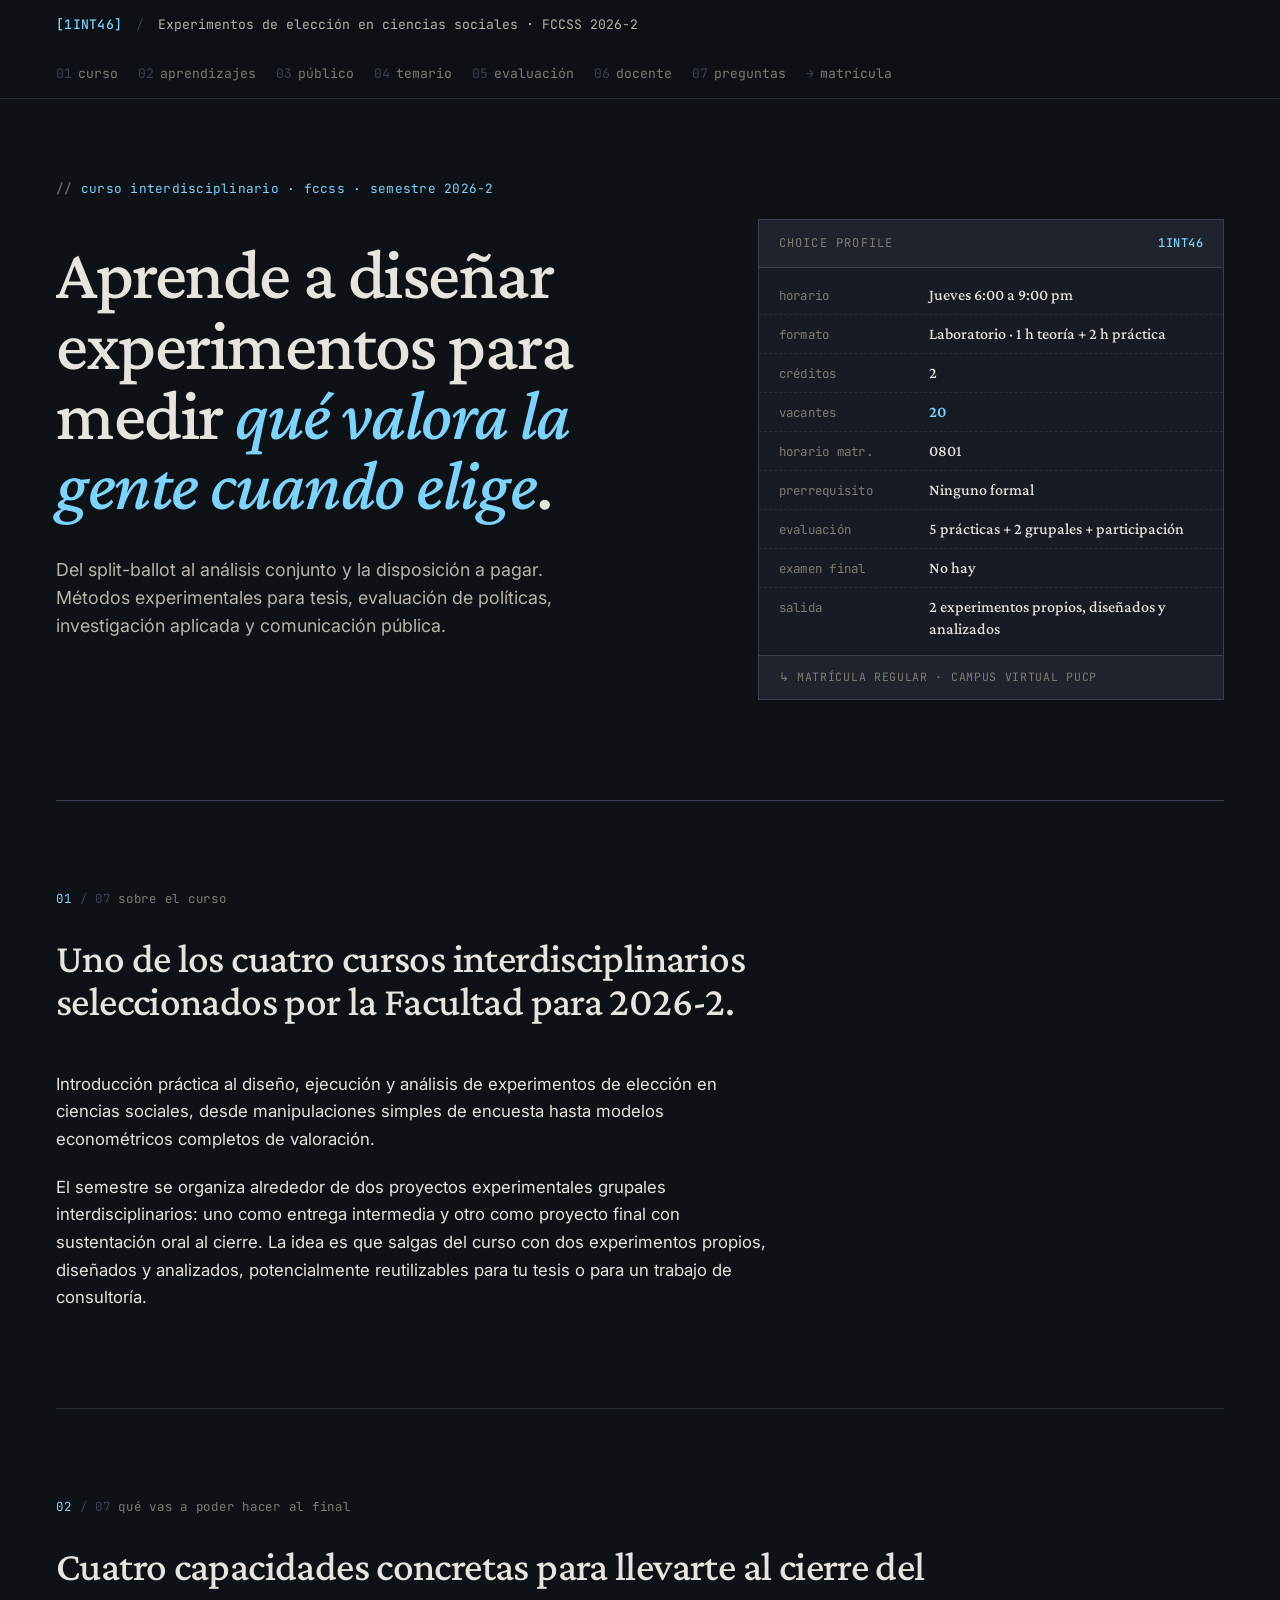
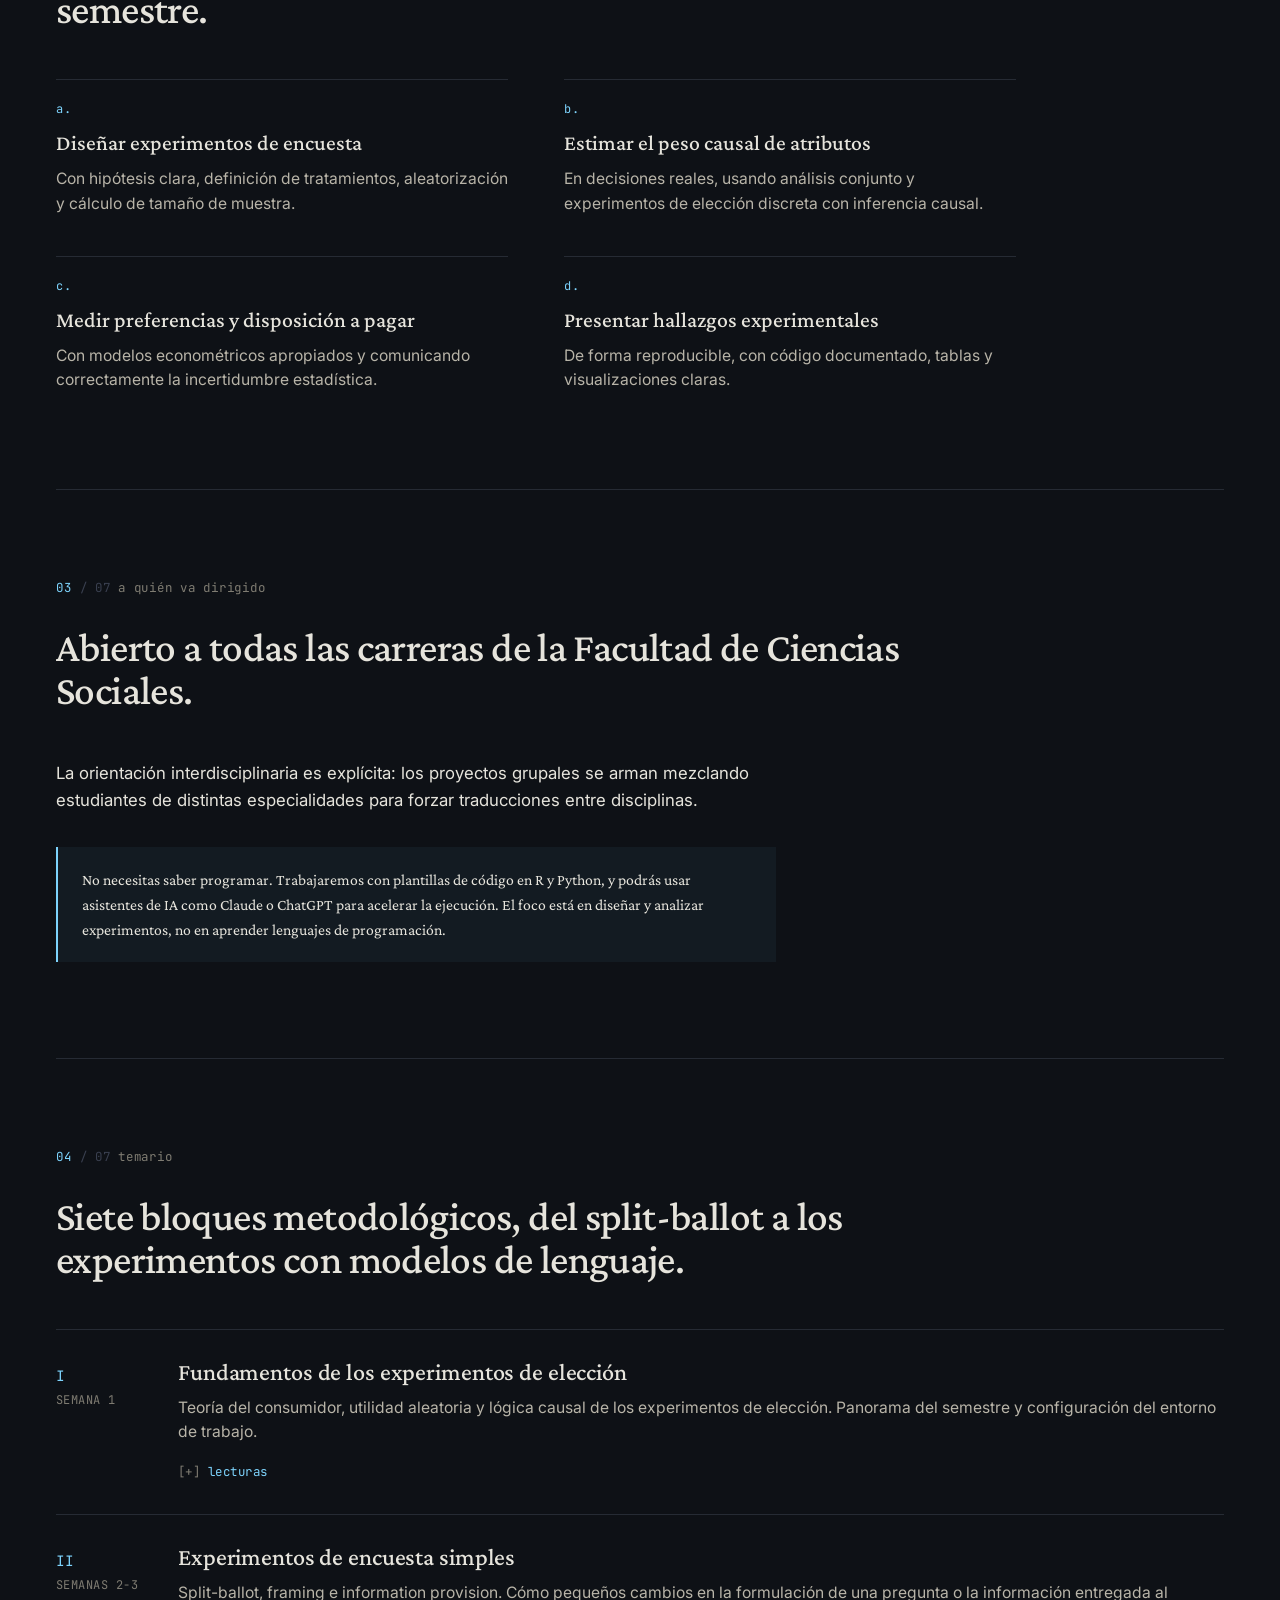
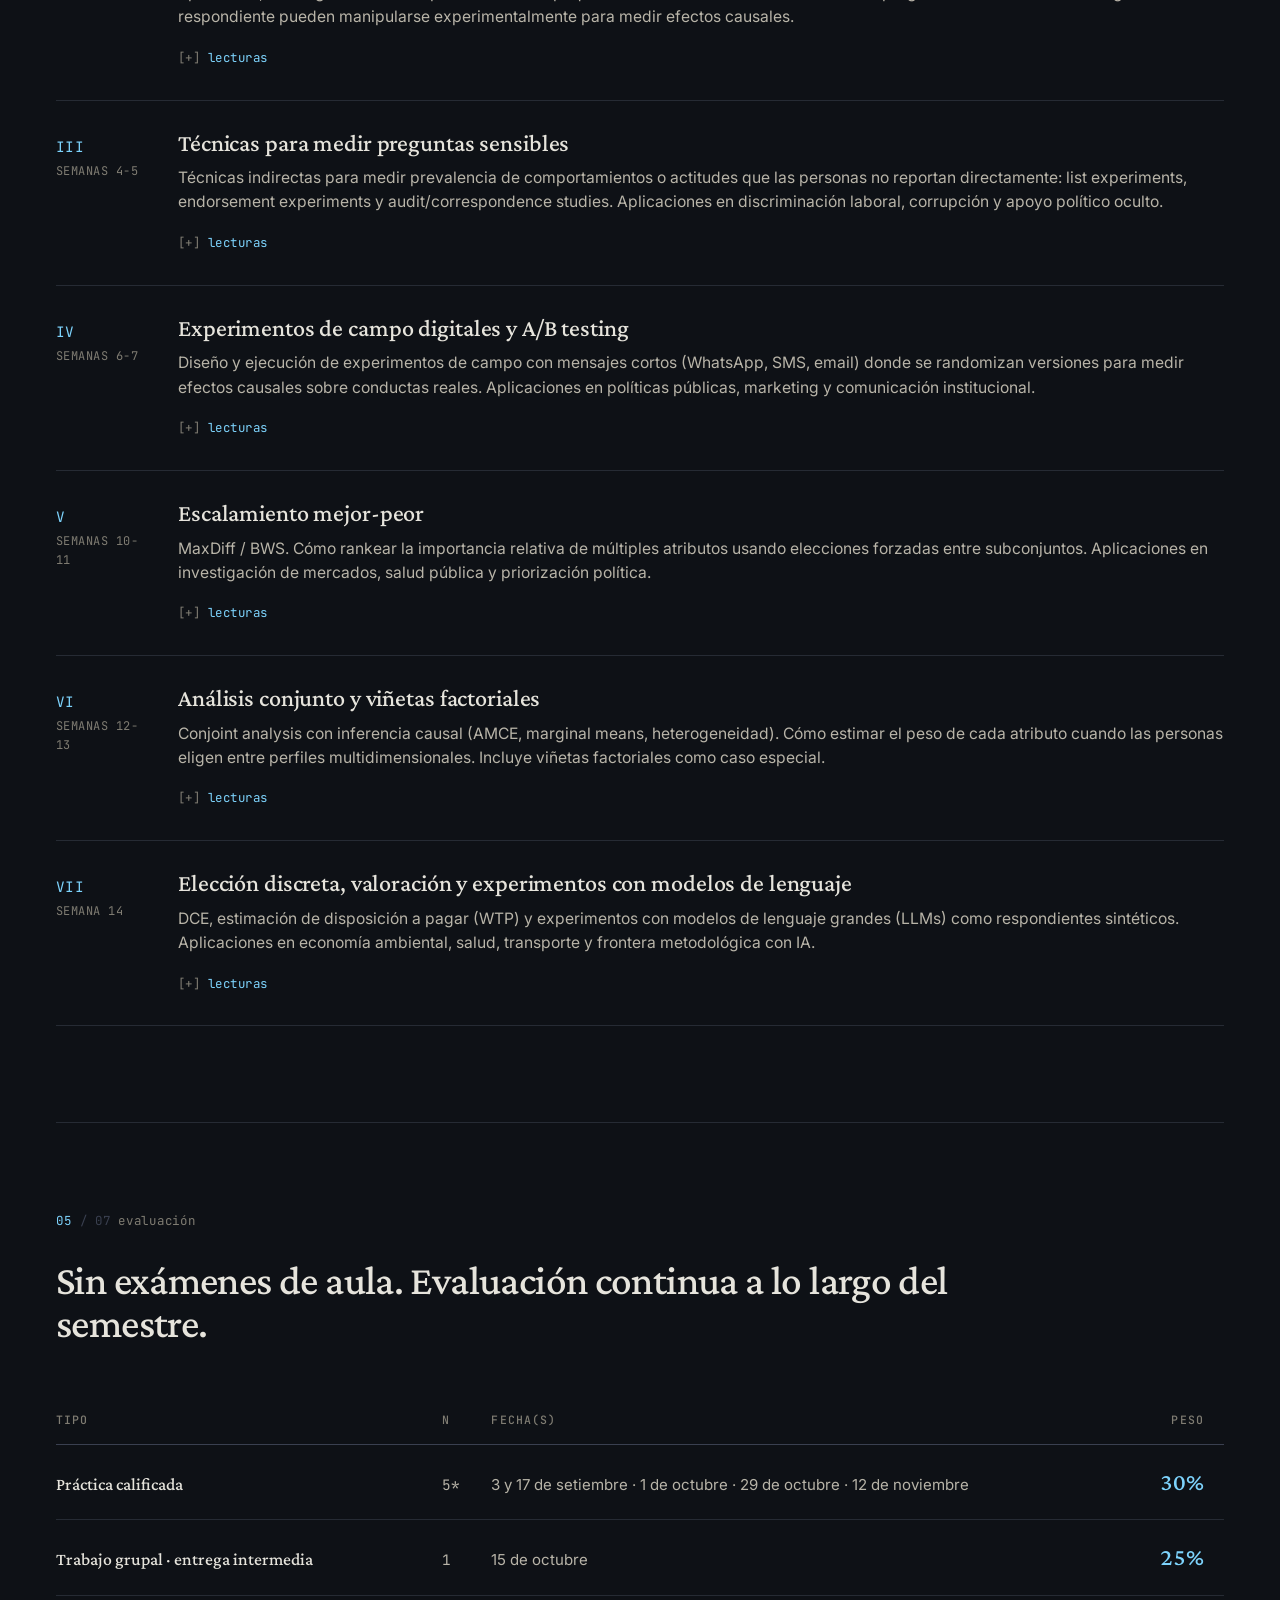
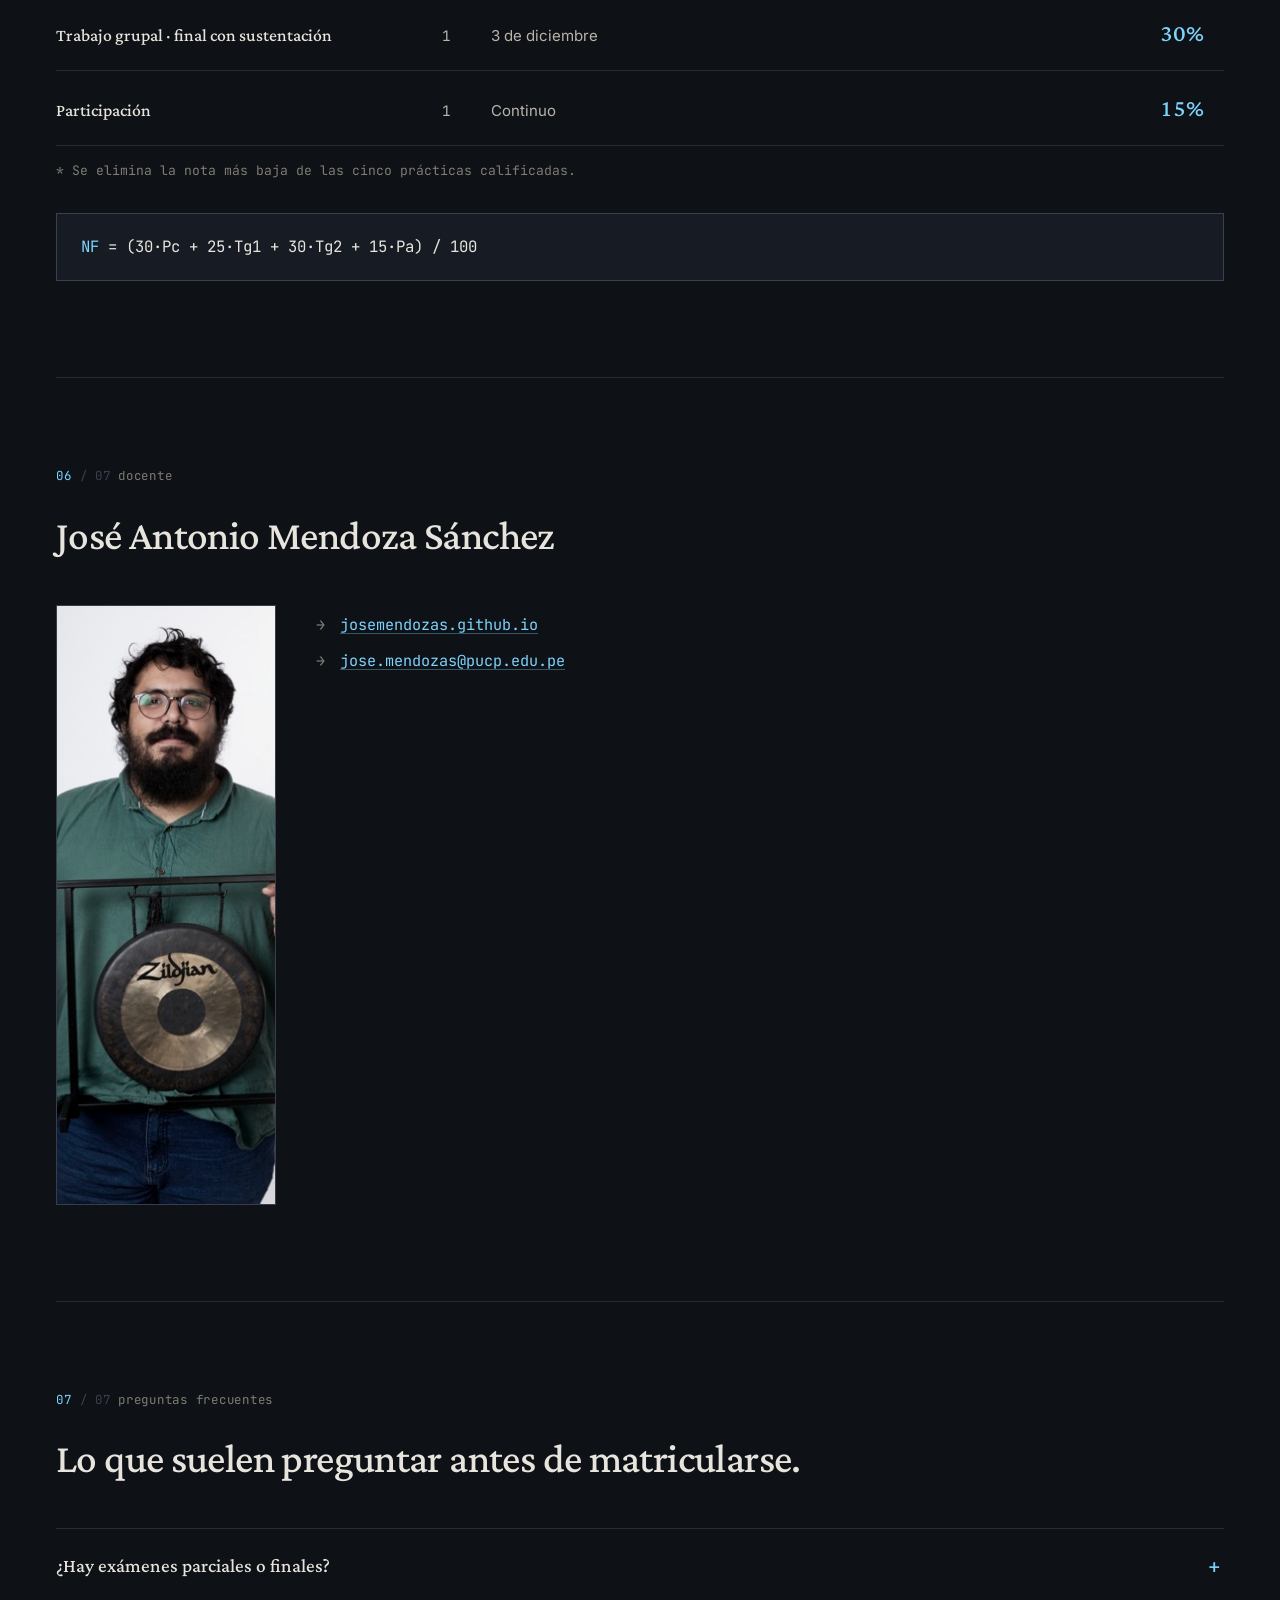
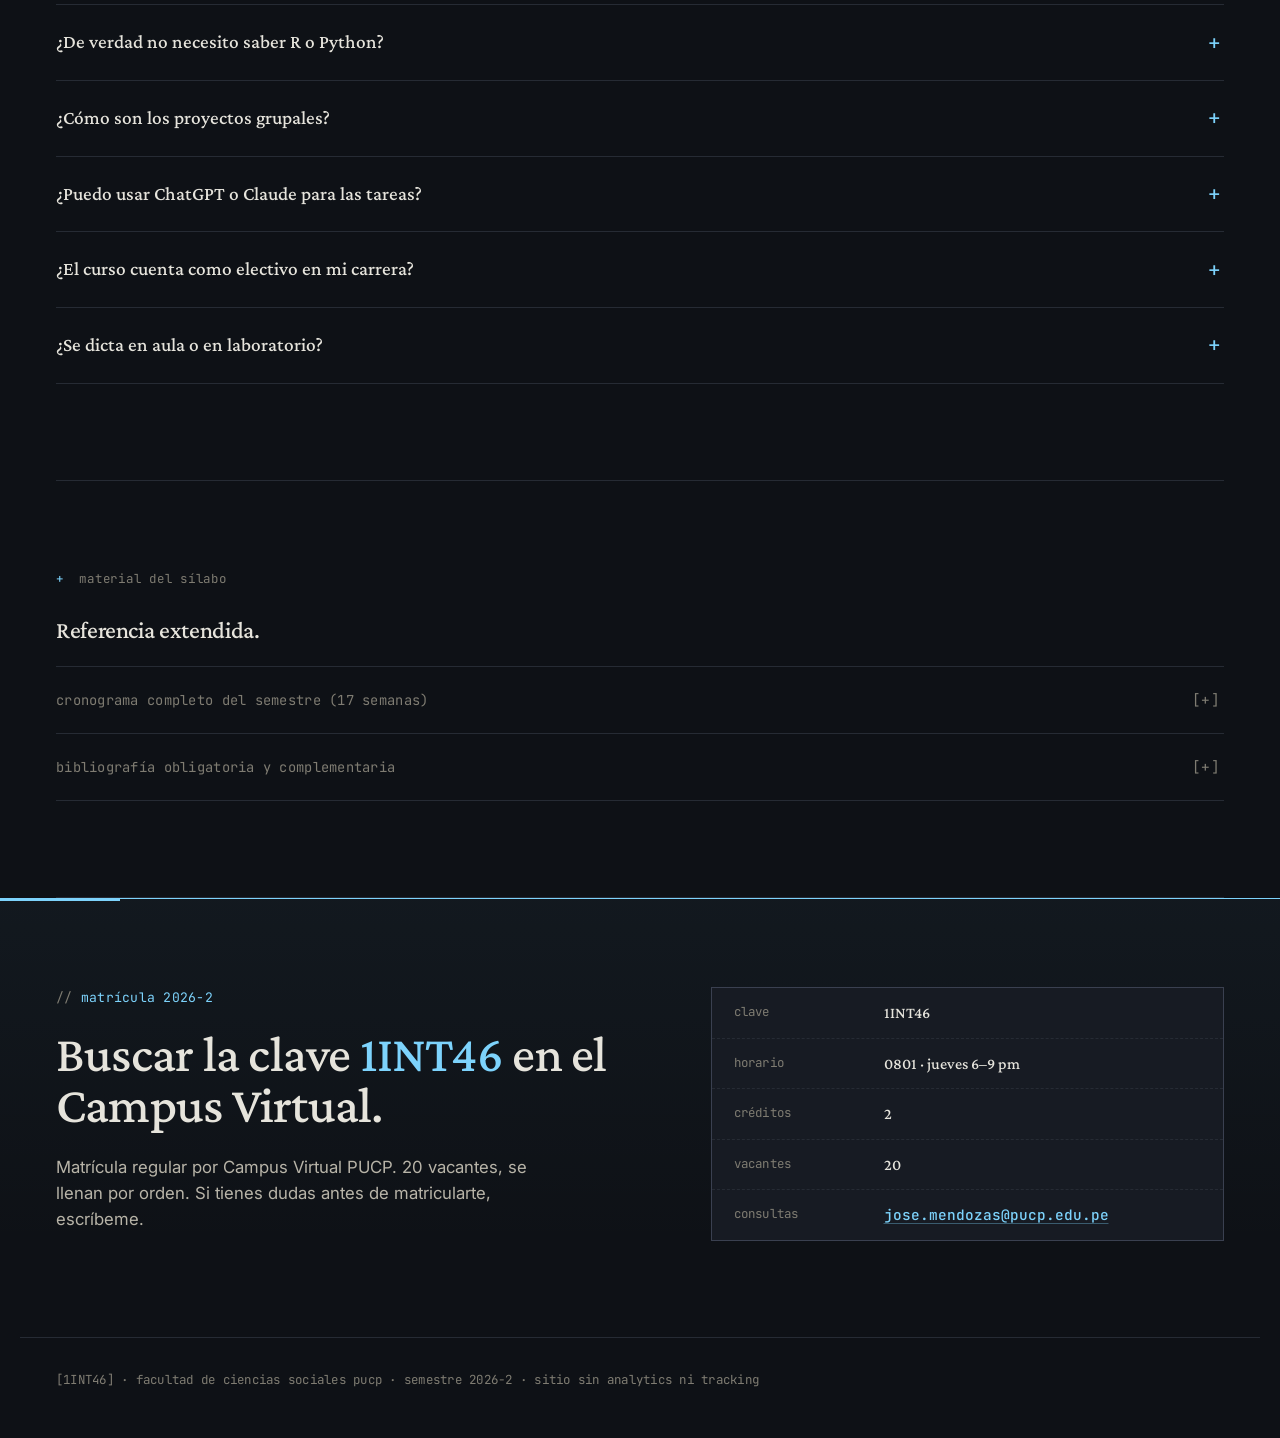
==== commit 61a62982: "Radical redesign: dark IDE-editorial + choice-card hero Departure from academic-template variations." ====
--- a/index.html
+++ b/index.html
@@ -3,10 +3,11 @@
 <head>
   <meta charset="utf-8">
   <meta name="viewport" content="width=device-width, initial-scale=1">
-  <title>Experimentos de elección en ciencias sociales | 1INT46 PUCP 2026-2</title>
+  <title>1INT46 · Experimentos de elección en ciencias sociales · PUCP 2026-2</title>
   <meta name="description" content="Curso interdisciplinario 1INT46 en la Facultad de Ciencias Sociales PUCP, semestre 2026-2. Diseño, ejecución y análisis de experimentos de elección: encuesta, conjoint, DCE y disposición a pagar.">
-  <meta name="keywords" content="experimentos de elección, conjoint analysis, discrete choice experiments, survey experiments, list experiments, MaxDiff, WTP, 1INT46, PUCP, ciencias sociales">
+  <meta name="keywords" content="experimentos de elección, conjoint analysis, discrete choice experiments, survey experiments, list experiments, MaxDiff, WTP, 1INT46, PUCP">
   <meta name="author" content="José Antonio Mendoza Sánchez">
+  <meta name="theme-color" content="#0e1116">
   <meta property="og:type" content="website">
   <meta property="og:title" content="1INT46 · Experimentos de elección en ciencias sociales">
   <meta property="og:description" content="Curso interdisciplinario FCCSS PUCP 2026-2.">
@@ -16,438 +17,419 @@
   <link rel="icon" href="assets/favicon.svg" type="image/svg+xml">
   <link rel="preconnect" href="https://fonts.googleapis.com">
   <link rel="preconnect" href="https://fonts.gstatic.com" crossorigin>
-  <link href="https://fonts.googleapis.com/css2?family=Crimson+Pro:wght@500;600;700&amp;family=Inter:wght@400;500;600;700&amp;display=swap" rel="stylesheet">
+  <link href="https://fonts.googleapis.com/css2?family=Crimson+Pro:ital,wght@0,500;0,600;1,500&amp;family=Inter:wght@400;500;600;700&amp;family=JetBrains+Mono:wght@400;500&amp;display=swap" rel="stylesheet">
   <link rel="stylesheet" href="estilo.css">
 </head>
 <body>
   <header class="site-header">
     <div class="header-inner">
-      <div class="site-mark">
-        <span class="clave">1INT46</span>
-        <span class="titulo">Experimentos de elección en ciencias sociales · FCCSS 2026-2</span>
+      <div class="header-brand">
+        <span class="tag">[1INT46]</span>
+        <span class="sep">/</span>
+        <span class="name">Experimentos de elección en ciencias sociales · FCCSS 2026-2</span>
       </div>
       <nav class="nav-menu" aria-label="Navegación">
-        <a href="#curso">Curso</a>
-        <a href="#aprendizajes">Aprendizajes</a>
-        <a href="#temario">Temario</a>
-        <a href="#evaluacion">Evaluación</a>
-        <a href="#docente">Docente</a>
-        <a href="#faq">Preguntas</a>
-        <a href="#matricula">Matrícula</a>
+        <a href="#01"><span class="num">01</span>curso</a>
+        <a href="#02"><span class="num">02</span>aprendizajes</a>
+        <a href="#03"><span class="num">03</span>público</a>
+        <a href="#04"><span class="num">04</span>temario</a>
+        <a href="#05"><span class="num">05</span>evaluación</a>
+        <a href="#06"><span class="num">06</span>docente</a>
+        <a href="#07"><span class="num">07</span>preguntas</a>
+        <a href="#matricula"><span class="num">→</span>matrícula</a>
       </nav>
     </div>
   </header>
 
   <main>
     <section class="hero" aria-labelledby="hero-title">
-      <p class="hero-eyebrow">Curso interdisciplinario · FCCSS · Semestre 2026-2</p>
-      <h1 class="hero-title" id="hero-title">Aprende a diseñar experimentos para medir qué valora la gente cuando elige.</h1>
-      <p class="hero-lead">Del split-ballot al análisis conjunto y la disposición a pagar. Herramientas para tesis, evaluación de políticas, investigación aplicada y comunicación pública.</p>
-      <ul class="hero-facts">
-        <li>
-          <span class="label">Sesiones</span>
-          <span class="value">Jueves 6 a 9 pm</span>
-        </li>
-        <li>
-          <span class="label">Formato</span>
-          <span class="value">Laboratorio · 1 h + 2 h</span>
-        </li>
-        <li>
-          <span class="label">Vacantes</span>
-          <span class="value">20 · Horario 0801</span>
-        </li>
-      </ul>
-    </section>
-
-    <section class="section" id="curso" aria-labelledby="curso-title">
-      <div class="section-num">01</div>
       <div>
-        <h2 class="section-title" id="curso-title">Sobre el curso</h2>
-        <div class="section-prose">
-          <p>Uno de los cuatro cursos interdisciplinarios seleccionados por la Facultad de Ciencias Sociales para el semestre 2026-2. Introducción práctica al diseño, ejecución y análisis de experimentos de elección en ciencias sociales, desde manipulaciones simples de encuesta hasta modelos econométricos completos de valoración.</p>
-          <p>El semestre se organiza alrededor de dos proyectos experimentales grupales interdisciplinarios: uno como entrega intermedia y otro como proyecto final con sustentación oral al cierre. La idea es que salgas del curso con dos experimentos propios, diseñados y analizados, potencialmente reutilizables para tu tesis o para un trabajo de consultoría.</p>
+        <p class="hero-mark">curso interdisciplinario · fccss · semestre 2026-2</p>
+        <h1 class="hero-title" id="hero-title">Aprende a diseñar experimentos para medir <em>qué valora la gente cuando elige</em>.</h1>
+        <p class="hero-lead">Del split-ballot al análisis conjunto y la disposición a pagar. Métodos experimentales para tesis, evaluación de políticas, investigación aplicada y comunicación pública.</p>
+      </div>
+
+      <aside class="hero-card" aria-label="Ficha del curso">
+        <div class="hero-card-head">
+          <span class="tag">choice profile</span>
+          <span class="id">1INT46</span>
         </div>
-      </div>
-    </section>
-
-    <section class="section" id="aprendizajes" aria-labelledby="aprendizajes-title">
-      <div class="section-num">02</div>
-      <div>
-        <h2 class="section-title" id="aprendizajes-title">Qué vas a poder hacer al final</h2>
-        <ol class="capacidades">
-          <li class="capacidad">
-            <span class="capacidad-marker">a.</span>
-            <div>
-              <h3>Diseñar experimentos de encuesta</h3>
-              <p>Con hipótesis clara, definición de tratamientos, aleatorización y cálculo de tamaño de muestra.</p>
-            </div>
-          </li>
-          <li class="capacidad">
-            <span class="capacidad-marker">b.</span>
-            <div>
-              <h3>Estimar el peso causal de atributos</h3>
-              <p>En decisiones reales, usando análisis conjunto y experimentos de elección discreta con inferencia causal.</p>
-            </div>
-          </li>
-          <li class="capacidad">
-            <span class="capacidad-marker">c.</span>
-            <div>
-              <h3>Medir preferencias y disposición a pagar</h3>
-              <p>Con modelos econométricos apropiados y comunicando correctamente la incertidumbre estadística.</p>
-            </div>
-          </li>
-          <li class="capacidad">
-            <span class="capacidad-marker">d.</span>
-            <div>
-              <h3>Presentar hallazgos experimentales</h3>
-              <p>De forma reproducible, con código documentado, tablas y visualizaciones claras.</p>
-            </div>
-          </li>
-        </ol>
-      </div>
-    </section>
-
-    <section class="section" id="publico" aria-labelledby="publico-title">
-      <div class="section-num">03</div>
-      <div>
-        <h2 class="section-title" id="publico-title">A quién va dirigido</h2>
-        <div class="section-prose">
-          <p>El curso está abierto a estudiantes de todas las carreras de la Facultad de Ciencias Sociales de la PUCP. La orientación interdisciplinaria es explícita: los proyectos grupales se arman mezclando estudiantes de distintas especialidades para forzar traducciones entre disciplinas.</p>
-          <div class="callout">No necesitas saber programar. Trabajaremos con plantillas de código en R y Python, y podrás usar asistentes de IA como Claude o ChatGPT para acelerar la ejecución. El foco está en diseñar y analizar experimentos, no en aprender lenguajes de programación.</div>
+        <dl>
+          <div class="row"><dt>horario</dt><dd>Jueves 6:00 a 9:00 pm</dd></div>
+          <div class="row"><dt>formato</dt><dd>Laboratorio · 1 h teoría + 2 h práctica</dd></div>
+          <div class="row"><dt>créditos</dt><dd>2</dd></div>
+          <div class="row"><dt>vacantes</dt><dd><em>20</em></dd></div>
+          <div class="row"><dt>horario matr.</dt><dd>0801</dd></div>
+          <div class="row"><dt>prerrequisito</dt><dd>Ninguno formal</dd></div>
+          <div class="row"><dt>evaluación</dt><dd>5 prácticas + 2 grupales + participación</dd></div>
+          <div class="row"><dt>examen final</dt><dd>No hay</dd></div>
+          <div class="row"><dt>salida</dt><dd>2 experimentos propios, diseñados y analizados</dd></div>
+        </dl>
+        <div class="hero-card-foot">↳ matrícula regular · campus virtual pucp</div>
+      </aside>
+    </section>
+
+    <section class="section" id="01" aria-labelledby="curso-title">
+      <p class="section-mark"><span class="num">01</span><span class="of">/ 07</span> sobre el curso</p>
+      <h2 class="section-title" id="curso-title">Uno de los cuatro cursos interdisciplinarios seleccionados por la Facultad para 2026-2.</h2>
+      <div class="section-body">
+        <p>Introducción práctica al diseño, ejecución y análisis de experimentos de elección en ciencias sociales, desde manipulaciones simples de encuesta hasta modelos econométricos completos de valoración.</p>
+        <p>El semestre se organiza alrededor de dos proyectos experimentales grupales interdisciplinarios: uno como entrega intermedia y otro como proyecto final con sustentación oral al cierre. La idea es que salgas del curso con dos experimentos propios, diseñados y analizados, potencialmente reutilizables para tu tesis o para un trabajo de consultoría.</p>
+      </div>
+    </section>
+
+    <section class="section" id="02" aria-labelledby="aprendizajes-title">
+      <p class="section-mark"><span class="num">02</span><span class="of">/ 07</span> qué vas a poder hacer al final</p>
+      <h2 class="section-title" id="aprendizajes-title">Cuatro capacidades concretas para llevarte al cierre del semestre.</h2>
+      <ol class="aprendizajes">
+        <li class="aprendizaje">
+          <span class="aprendizaje-key">a.</span>
+          <h3>Diseñar experimentos de encuesta</h3>
+          <p>Con hipótesis clara, definición de tratamientos, aleatorización y cálculo de tamaño de muestra.</p>
+        </li>
+        <li class="aprendizaje">
+          <span class="aprendizaje-key">b.</span>
+          <h3>Estimar el peso causal de atributos</h3>
+          <p>En decisiones reales, usando análisis conjunto y experimentos de elección discreta con inferencia causal.</p>
+        </li>
+        <li class="aprendizaje">
+          <span class="aprendizaje-key">c.</span>
+          <h3>Medir preferencias y disposición a pagar</h3>
+          <p>Con modelos econométricos apropiados y comunicando correctamente la incertidumbre estadística.</p>
+        </li>
+        <li class="aprendizaje">
+          <span class="aprendizaje-key">d.</span>
+          <h3>Presentar hallazgos experimentales</h3>
+          <p>De forma reproducible, con código documentado, tablas y visualizaciones claras.</p>
+        </li>
+      </ol>
+    </section>
+
+    <section class="section" id="03" aria-labelledby="publico-title">
+      <p class="section-mark"><span class="num">03</span><span class="of">/ 07</span> a quién va dirigido</p>
+      <h2 class="section-title" id="publico-title">Abierto a todas las carreras de la Facultad de Ciencias Sociales.</h2>
+      <div class="section-body">
+        <p>La orientación interdisciplinaria es explícita: los proyectos grupales se arman mezclando estudiantes de distintas especialidades para forzar traducciones entre disciplinas.</p>
+        <div class="callout">No necesitas saber programar. Trabajaremos con plantillas de código en R y Python, y podrás usar asistentes de IA como Claude o ChatGPT para acelerar la ejecución. El foco está en diseñar y analizar experimentos, no en aprender lenguajes de programación.</div>
+      </div>
+    </section>
+
+    <section class="section" id="04" aria-labelledby="temario-title">
+      <p class="section-mark"><span class="num">04</span><span class="of">/ 07</span> temario</p>
+      <h2 class="section-title" id="temario-title">Siete bloques metodológicos, del split-ballot a los experimentos con modelos de lenguaje.</h2>
+      <ol class="temario">
+        <li>
+          <div class="temario-meta"><span class="num">I</span>SEMANA 1</div>
+          <div class="temario-main">
+            <h3>Fundamentos de los experimentos de elección</h3>
+            <p>Teoría del consumidor, utilidad aleatoria y lógica causal de los experimentos de elección. Panorama del semestre y configuración del entorno de trabajo.</p>
+            <details class="readings">
+              <summary>lecturas</summary>
+              <ol class="reading-list">
+                <li>Lancaster, K. J. (1966). A new approach to consumer theory. Journal of Political Economy, 74(2), 132–157.</li>
+                <li>McFadden, D. (1974). Conditional logit analysis of qualitative choice behavior. En P. Zarembka (Ed.), Frontiers in Econometrics (pp. 105–142). Academic Press.</li>
+                <li>Mutz, D. C. (2011). Population-based survey experiments. Princeton University Press.</li>
+              </ol>
+            </details>
+          </div>
+        </li>
+
+        <li>
+          <div class="temario-meta"><span class="num">II</span>SEMANAS 2-3</div>
+          <div class="temario-main">
+            <h3>Experimentos de encuesta simples</h3>
+            <p>Split-ballot, framing e information provision. Cómo pequeños cambios en la formulación de una pregunta o la información entregada al respondiente pueden manipularse experimentalmente para medir efectos causales.</p>
+            <details class="readings">
+              <summary>lecturas</summary>
+              <ol class="reading-list">
+                <li>Chong, D., y Druckman, J. N. (2007). Framing theory. Annual Review of Political Science, 10, 103–126.</li>
+                <li>Kahneman, D., y Tversky, A. (1984). Choices, values, and frames. American Psychologist, 39(4), 341–350.</li>
+                <li>Haaland, I., Roth, C., y Wohlfart, J. (2023). Designing information provision experiments. Journal of Economic Literature, 61(1), 3–40.</li>
+              </ol>
+            </details>
+          </div>
+        </li>
+
+        <li>
+          <div class="temario-meta"><span class="num">III</span>SEMANAS 4-5</div>
+          <div class="temario-main">
+            <h3>Técnicas para medir preguntas sensibles</h3>
+            <p>Técnicas indirectas para medir prevalencia de comportamientos o actitudes que las personas no reportan directamente: list experiments, endorsement experiments y audit/correspondence studies. Aplicaciones en discriminación laboral, corrupción y apoyo político oculto.</p>
+            <details class="readings">
+              <summary>lecturas</summary>
+              <ol class="reading-list">
+                <li>Blair, G., y Imai, K. (2012). Statistical analysis of list experiments. Political Analysis, 20(1), 47–77.</li>
+                <li>Bullock, W., Imai, K., y Shapiro, J. N. (2011). Statistical analysis of endorsement experiments. Political Analysis, 19(4), 363–384.</li>
+                <li>Bertrand, M., y Mullainathan, S. (2004). Are Emily and Greg more employable than Lakisha and Jamal? American Economic Review, 94(4), 991–1013.</li>
+                <li>Galarza, F. B., y Yamada, G. (2014). Labor market discrimination in Lima, Peru. World Development, 58, 83–94.</li>
+                <li>Gonzalez-Ocantos, E., Kiewiet de Jonge, C., Meléndez, C., Osorio, J., y Nickerson, D. W. (2012). Vote buying and social desirability bias. American Journal of Political Science, 56(1), 202–217.</li>
+              </ol>
+            </details>
+          </div>
+        </li>
+
+        <li>
+          <div class="temario-meta"><span class="num">IV</span>SEMANAS 6-7</div>
+          <div class="temario-main">
+            <h3>Experimentos de campo digitales y A/B testing</h3>
+            <p>Diseño y ejecución de experimentos de campo con mensajes cortos (WhatsApp, SMS, email) donde se randomizan versiones para medir efectos causales sobre conductas reales. Aplicaciones en políticas públicas, marketing y comunicación institucional.</p>
+            <details class="readings">
+              <summary>lecturas</summary>
+              <ol class="reading-list">
+                <li>DellaVigna, S., y Linos, E. (2022). RCTs to scale. Econometrica, 90(1), 81–116.</li>
+                <li>Athey, S., y Imbens, G. W. (2017). The econometrics of randomized experiments. En Handbook of Field Experiments (Vol. 1, pp. 73–140).</li>
+                <li>Karlan, D., McConnell, M., Mullainathan, S., y Zinman, J. (2016). Getting to the top of mind. Management Science, 62(12), 3393–3411.</li>
+                <li>Del Carpio, L., y Guadalupe, M. (2022). More women in tech? Management Science, 68(5), 3196–3218.</li>
+              </ol>
+            </details>
+          </div>
+        </li>
+
+        <li>
+          <div class="temario-meta"><span class="num">V</span>SEMANAS 10-11</div>
+          <div class="temario-main">
+            <h3>Escalamiento mejor-peor</h3>
+            <p>MaxDiff / BWS. Cómo rankear la importancia relativa de múltiples atributos usando elecciones forzadas entre subconjuntos. Aplicaciones en investigación de mercados, salud pública y priorización política.</p>
+            <details class="readings">
+              <summary>lecturas</summary>
+              <ol class="reading-list">
+                <li>Louviere, J. J., Flynn, T. N., y Marley, A. A. J. (2015). Best-worst scaling: Theory, methods and applications. Cambridge University Press. Capítulos 1 y 2.</li>
+                <li>Flynn, T. N. (2010). Valuing citizen and patient preferences in health. Expert Review of Pharmacoeconomics &amp; Outcomes Research, 10(3), 259–267.</li>
+              </ol>
+            </details>
+          </div>
+        </li>
+
+        <li>
+          <div class="temario-meta"><span class="num">VI</span>SEMANAS 12-13</div>
+          <div class="temario-main">
+            <h3>Análisis conjunto y viñetas factoriales</h3>
+            <p>Conjoint analysis con inferencia causal (AMCE, marginal means, heterogeneidad). Cómo estimar el peso de cada atributo cuando las personas eligen entre perfiles multidimensionales. Incluye viñetas factoriales como caso especial.</p>
+            <details class="readings">
+              <summary>lecturas</summary>
+              <ol class="reading-list">
+                <li>Auspurg, K., y Hinz, T. (2015). Factorial survey experiments. SAGE. Capítulos 1 y 2.</li>
+                <li>Jasso, G. (2006). Factorial survey methods for studying beliefs and judgments. Sociological Methods &amp; Research, 34(3), 334–423.</li>
+                <li>Hainmueller, J., Hopkins, D. J., y Yamamoto, T. (2014). Causal inference in conjoint analysis. Political Analysis, 22(1), 1–30.</li>
+                <li>Hainmueller, J., y Hopkins, D. J. (2015). The hidden American immigration consensus. American Journal of Political Science, 59(3), 529–548.</li>
+                <li>Green, P. E., y Srinivasan, V. (1990). Conjoint analysis in marketing. Journal of Marketing, 54(4), 3–19.</li>
+              </ol>
+            </details>
+          </div>
+        </li>
+
+        <li>
+          <div class="temario-meta"><span class="num">VII</span>SEMANA 14</div>
+          <div class="temario-main">
+            <h3>Elección discreta, valoración y experimentos con modelos de lenguaje</h3>
+            <p>DCE, estimación de disposición a pagar (WTP) y experimentos con modelos de lenguaje grandes (LLMs) como respondientes sintéticos. Aplicaciones en economía ambiental, salud, transporte y frontera metodológica con IA.</p>
+            <details class="readings">
+              <summary>lecturas</summary>
+              <ol class="reading-list">
+                <li>Train, K. E. (2009). Discrete choice methods with simulation (2.ª ed.). Cambridge University Press. Capítulos 3 y 6.</li>
+                <li>Ryan, M., y Gerard, K. (2003). Using discrete choice experiments to value health care programmes. Applied Health Economics and Health Policy, 2(1), 55–64.</li>
+                <li>Argyle, L. P., et al. (2023). Out of one, many: Using language models to simulate human samples. Political Analysis, 31(3), 337–351.</li>
+              </ol>
+            </details>
+          </div>
+        </li>
+      </ol>
+    </section>
+
+    <section class="section" id="05" aria-labelledby="evaluacion-title">
+      <p class="section-mark"><span class="num">05</span><span class="of">/ 07</span> evaluación</p>
+      <h2 class="section-title" id="evaluacion-title">Sin exámenes de aula. Evaluación continua a lo largo del semestre.</h2>
+      <table class="eval-table">
+        <thead>
+          <tr>
+            <th scope="col">tipo</th>
+            <th scope="col">n</th>
+            <th scope="col">fecha(s)</th>
+            <th scope="col" style="text-align:right">peso</th>
+          </tr>
+        </thead>
+        <tbody>
+          <tr>
+            <th scope="row">Práctica calificada</th>
+            <td class="num">5*</td>
+            <td class="dates">3 y 17 de setiembre · 1 de octubre · 29 de octubre · 12 de noviembre</td>
+            <td class="weight">30%</td>
+          </tr>
+          <tr>
+            <th scope="row">Trabajo grupal · entrega intermedia</th>
+            <td class="num">1</td>
+            <td class="dates">15 de octubre</td>
+            <td class="weight">25%</td>
+          </tr>
+          <tr>
+            <th scope="row">Trabajo grupal · final con sustentación</th>
+            <td class="num">1</td>
+            <td class="dates">3 de diciembre</td>
+            <td class="weight">30%</td>
+          </tr>
+          <tr>
+            <th scope="row">Participación</th>
+            <td class="num">1</td>
+            <td class="dates">Continuo</td>
+            <td class="weight">15%</td>
+          </tr>
+        </tbody>
+      </table>
+      <p class="eval-note">* Se elimina la nota más baja de las cinco prácticas calificadas.</p>
+      <p class="eval-formula"><span class="lhs">NF</span> = (30·Pc + 25·Tg1 + 30·Tg2 + 15·Pa) / 100</p>
+    </section>
+
+    <section class="section" id="06" aria-labelledby="docente-title">
+      <p class="section-mark"><span class="num">06</span><span class="of">/ 07</span> docente</p>
+      <h2 class="section-title" id="docente-title">José Antonio Mendoza Sánchez</h2>
+      <div class="teacher">
+        <figure>
+          <img src="assets/foto-jose.jpg" alt="José Antonio Mendoza Sánchez" width="400" height="600" loading="lazy">
+        </figure>
+        <div class="teacher-body">
+          <ul class="contact-list">
+            <li><a href="https://josemendozas.github.io/">josemendozas.github.io</a></li>
+            <li><a href="mailto:jose.mendozas@pucp.edu.pe">jose.mendozas@pucp.edu.pe</a></li>
+          </ul>
         </div>
       </div>
     </section>
 
-    <section class="section" id="temario" aria-labelledby="temario-title">
-      <div class="section-num">04</div>
-      <div>
-        <h2 class="section-title" id="temario-title">Temario</h2>
-        <ol class="temario">
-          <li>
-            <div class="temario-num">I.</div>
-            <div class="temario-main">
-              <h3>Fundamentos de los experimentos de elección</h3>
-              <p>Teoría del consumidor, utilidad aleatoria y lógica causal de los experimentos de elección. Panorama del semestre y configuración del entorno de trabajo.</p>
-              <details class="readings">
-                <summary>Lecturas</summary>
-                <ol class="reading-list">
-                  <li>Lancaster, K. J. (1966). A new approach to consumer theory. Journal of Political Economy, 74(2), 132–157.</li>
-                  <li>McFadden, D. (1974). Conditional logit analysis of qualitative choice behavior. En P. Zarembka (Ed.), Frontiers in Econometrics (pp. 105–142). Academic Press.</li>
-                  <li>Mutz, D. C. (2011). Population-based survey experiments. Princeton University Press.</li>
-                </ol>
-              </details>
-            </div>
-            <div class="temario-aside">Semana 1<strong>Fundamentos</strong></div>
-          </li>
-
-          <li>
-            <div class="temario-num">II.</div>
-            <div class="temario-main">
-              <h3>Experimentos de encuesta simples</h3>
-              <p>Split-ballot, framing e information provision. Cómo pequeños cambios en la formulación de una pregunta o la información entregada al respondiente pueden manipularse experimentalmente para medir efectos causales. Aplicaciones en actitudes políticas, percepciones económicas y comunicación pública.</p>
-              <details class="readings">
-                <summary>Lecturas</summary>
-                <ol class="reading-list">
-                  <li>Chong, D., y Druckman, J. N. (2007). Framing theory. Annual Review of Political Science, 10, 103–126.</li>
-                  <li>Kahneman, D., y Tversky, A. (1984). Choices, values, and frames. American Psychologist, 39(4), 341–350.</li>
-                  <li>Haaland, I., Roth, C., y Wohlfart, J. (2023). Designing information provision experiments. Journal of Economic Literature, 61(1), 3–40.</li>
-                </ol>
-              </details>
-            </div>
-            <div class="temario-aside">Semanas 2-3<strong>Encuesta</strong></div>
-          </li>
-
-          <li>
-            <div class="temario-num">III.</div>
-            <div class="temario-main">
-              <h3>Técnicas para medir preguntas sensibles</h3>
-              <p>Técnicas indirectas para medir prevalencia de comportamientos o actitudes que las personas no reportan directamente: list experiments, endorsement experiments y audit/correspondence studies. Aplicaciones en discriminación laboral, corrupción y apoyo político oculto.</p>
-              <details class="readings">
-                <summary>Lecturas</summary>
-                <ol class="reading-list">
-                  <li>Blair, G., y Imai, K. (2012). Statistical analysis of list experiments. Political Analysis, 20(1), 47–77.</li>
-                  <li>Bullock, W., Imai, K., y Shapiro, J. N. (2011). Statistical analysis of endorsement experiments. Political Analysis, 19(4), 363–384.</li>
-                  <li>Bertrand, M., y Mullainathan, S. (2004). Are Emily and Greg more employable than Lakisha and Jamal? American Economic Review, 94(4), 991–1013.</li>
-                  <li>Galarza, F. B., y Yamada, G. (2014). Labor market discrimination in Lima, Peru. World Development, 58, 83–94.</li>
-                  <li>Gonzalez-Ocantos, E., Kiewiet de Jonge, C., Meléndez, C., Osorio, J., y Nickerson, D. W. (2012). Vote buying and social desirability bias. American Journal of Political Science, 56(1), 202–217.</li>
-                </ol>
-              </details>
-            </div>
-            <div class="temario-aside">Semanas 4-5<strong>Sensibles</strong></div>
-          </li>
-
-          <li>
-            <div class="temario-num">IV.</div>
-            <div class="temario-main">
-              <h3>Experimentos de campo digitales y A/B testing</h3>
-              <p>Diseño y ejecución de experimentos de campo con mensajes cortos (WhatsApp, SMS, email) donde se randomizan versiones para medir efectos causales sobre conductas reales. Aplicaciones en políticas públicas, marketing y comunicación institucional.</p>
-              <details class="readings">
-                <summary>Lecturas</summary>
-                <ol class="reading-list">
-                  <li>DellaVigna, S., y Linos, E. (2022). RCTs to scale. Econometrica, 90(1), 81–116.</li>
-                  <li>Athey, S., y Imbens, G. W. (2017). The econometrics of randomized experiments. En Handbook of Field Experiments (Vol. 1, pp. 73–140).</li>
-                  <li>Karlan, D., McConnell, M., Mullainathan, S., y Zinman, J. (2016). Getting to the top of mind. Management Science, 62(12), 3393–3411.</li>
-                  <li>Del Carpio, L., y Guadalupe, M. (2022). More women in tech? Management Science, 68(5), 3196–3218.</li>
-                </ol>
-              </details>
-            </div>
-            <div class="temario-aside">Semanas 6-7<strong>Campo digital</strong></div>
-          </li>
-
-          <li>
-            <div class="temario-num">V.</div>
-            <div class="temario-main">
-              <h3>Escalamiento mejor-peor</h3>
-              <p>MaxDiff / BWS. Cómo rankear la importancia relativa de múltiples atributos usando elecciones forzadas entre subconjuntos. Aplicaciones en investigación de mercados, salud pública y priorización política.</p>
-              <details class="readings">
-                <summary>Lecturas</summary>
-                <ol class="reading-list">
-                  <li>Louviere, J. J., Flynn, T. N., y Marley, A. A. J. (2015). Best-worst scaling: Theory, methods and applications. Cambridge University Press. Capítulos 1 y 2.</li>
-                  <li>Flynn, T. N. (2010). Valuing citizen and patient preferences in health. Expert Review of Pharmacoeconomics &amp; Outcomes Research, 10(3), 259–267.</li>
-                </ol>
-              </details>
-            </div>
-            <div class="temario-aside">Semanas 10-11<strong>Mejor-peor</strong></div>
-          </li>
-
-          <li>
-            <div class="temario-num">VI.</div>
-            <div class="temario-main">
-              <h3>Análisis conjunto y viñetas factoriales</h3>
-              <p>Conjoint analysis con inferencia causal (AMCE, marginal means, heterogeneidad). Cómo estimar el peso de cada atributo cuando las personas eligen entre perfiles multidimensionales. Incluye viñetas factoriales como caso especial. Aplicaciones en política electoral, diseño de productos y valoración de políticas.</p>
-              <details class="readings">
-                <summary>Lecturas</summary>
-                <ol class="reading-list">
-                  <li>Auspurg, K., y Hinz, T. (2015). Factorial survey experiments. SAGE. Capítulos 1 y 2.</li>
-                  <li>Jasso, G. (2006). Factorial survey methods for studying beliefs and judgments. Sociological Methods &amp; Research, 34(3), 334–423.</li>
-                  <li>Hainmueller, J., Hopkins, D. J., y Yamamoto, T. (2014). Causal inference in conjoint analysis. Political Analysis, 22(1), 1–30.</li>
-                  <li>Hainmueller, J., y Hopkins, D. J. (2015). The hidden American immigration consensus. American Journal of Political Science, 59(3), 529–548.</li>
-                  <li>Green, P. E., y Srinivasan, V. (1990). Conjoint analysis in marketing. Journal of Marketing, 54(4), 3–19.</li>
-                </ol>
-              </details>
-            </div>
-            <div class="temario-aside">Semanas 12-13<strong>Conjoint</strong></div>
-          </li>
-
-          <li>
-            <div class="temario-num">VII.</div>
-            <div class="temario-main">
-              <h3>Elección discreta, valoración y experimentos con modelos de lenguaje</h3>
-              <p>DCE, estimación de disposición a pagar (WTP) y experimentos con modelos de lenguaje grandes (LLMs) como respondientes sintéticos. Aplicaciones en economía ambiental, salud, transporte y frontera metodológica con IA.</p>
-              <details class="readings">
-                <summary>Lecturas</summary>
-                <ol class="reading-list">
-                  <li>Train, K. E. (2009). Discrete choice methods with simulation (2.ª ed.). Cambridge University Press. Capítulos 3 y 6.</li>
-                  <li>Ryan, M., y Gerard, K. (2003). Using discrete choice experiments to value health care programmes. Applied Health Economics and Health Policy, 2(1), 55–64.</li>
-                  <li>Argyle, L. P., et al. (2023). Out of one, many: Using language models to simulate human samples. Political Analysis, 31(3), 337–351.</li>
-                </ol>
-              </details>
-            </div>
-            <div class="temario-aside">Semana 14<strong>DCE, WTP, LLMs</strong></div>
-          </li>
-        </ol>
-      </div>
-    </section>
-
-    <section class="section" id="evaluacion" aria-labelledby="evaluacion-title">
-      <div class="section-num">05</div>
-      <div>
-        <h2 class="section-title" id="evaluacion-title">Evaluación</h2>
-        <table class="eval-table">
-          <caption>Sin exámenes de aula. Evaluación continua a lo largo del semestre.</caption>
-          <thead>
-            <tr>
-              <th scope="col">Tipo</th>
-              <th scope="col">Cantidad</th>
-              <th scope="col">Fecha(s)</th>
-              <th scope="col" style="text-align:right">Peso</th>
-            </tr>
-          </thead>
-          <tbody>
-            <tr>
-              <th scope="row">Práctica calificada</th>
-              <td class="num">5*</td>
-              <td>3 y 17 de setiembre · 1 de octubre · 29 de octubre · 12 de noviembre</td>
-              <td class="weight">30%</td>
-            </tr>
-            <tr>
-              <th scope="row">Trabajo grupal · entrega intermedia</th>
-              <td class="num">1</td>
-              <td>15 de octubre</td>
-              <td class="weight">25%</td>
-            </tr>
-            <tr>
-              <th scope="row">Trabajo grupal · final con sustentación</th>
-              <td class="num">1</td>
-              <td>3 de diciembre</td>
-              <td class="weight">30%</td>
-            </tr>
-            <tr>
-              <th scope="row">Participación</th>
-              <td class="num">1</td>
-              <td>Continuo</td>
-              <td class="weight">15%</td>
-            </tr>
-          </tbody>
-        </table>
-        <p class="eval-note">* Se elimina la nota más baja de las cinco prácticas calificadas.</p>
-        <p class="eval-formula">NF = (30 · Pc + 25 · Tg1 + 30 · Tg2 + 15 · Pa) / 100</p>
-      </div>
-    </section>
-
-    <section class="section" id="docente" aria-labelledby="docente-title">
-      <div class="section-num">06</div>
-      <div>
-        <h2 class="section-title" id="docente-title">Docente</h2>
-        <div class="teacher">
-          <img src="assets/foto-jose.jpg" alt="José Antonio Mendoza Sánchez" width="400" height="600" loading="lazy">
-          <div class="teacher-body">
-            <ul class="contact-list">
-              <li><a href="https://josemendozas.github.io/">josemendozas.github.io</a></li>
-              <li><a href="mailto:jose.mendozas@pucp.edu.pe">jose.mendozas@pucp.edu.pe</a></li>
-            </ul>
-          </div>
+    <section class="section" id="07" aria-labelledby="faq-title">
+      <p class="section-mark"><span class="num">07</span><span class="of">/ 07</span> preguntas frecuentes</p>
+      <h2 class="section-title" id="faq-title">Lo que suelen preguntar antes de matricularse.</h2>
+      <div class="faq-list">
+        <details>
+          <summary>¿Hay exámenes parciales o finales?</summary>
+          <p>No hay exámenes de aula. La evaluación es continua: cinco prácticas calificadas cortas (se elimina la peor), un trabajo grupal de entrega intermedia, un trabajo grupal final con sustentación oral y participación en clase.</p>
+        </details>
+        <details>
+          <summary>¿De verdad no necesito saber R o Python?</summary>
+          <p>No. Trabajaremos con plantillas de código listas para adaptar y ejecutar. Puedes usar asistentes de IA (ChatGPT, Claude) como apoyo. La responsabilidad por la corrección del código y la interpretación estadística sigue siendo del estudiante.</p>
+        </details>
+        <details>
+          <summary>¿Cómo son los proyectos grupales?</summary>
+          <p>Son dos proyectos experimentales interdisciplinarios que atraviesan todo el semestre. El primero se entrega a mitad de semestre (15 de octubre). El segundo se presenta al cierre con sustentación oral (3 de diciembre). Los grupos se arman mezclando estudiantes de distintas especialidades.</p>
+        </details>
+        <details>
+          <summary>¿Puedo usar ChatGPT o Claude para las tareas?</summary>
+          <p>Sí, como asistentes de código y apoyo de ejecución cuando el uso esté autorizado. La corrección del código, la interpretación estadística y la autoría del trabajo siguen siendo responsabilidad del estudiante.</p>
+        </details>
+        <details>
+          <summary>¿El curso cuenta como electivo en mi carrera?</summary>
+          <p>Depende de tu especialidad. Los cursos interdisciplinarios de la Facultad suelen convalidar como electivo libre. Para confirmar el caso específico de tu plan de estudios, consulta con la coordinación de tu especialidad.</p>
+        </details>
+        <details>
+          <summary>¿Se dicta en aula o en laboratorio?</summary>
+          <p>El curso se dicta en un aula-laboratorio con R y Python preinstalados. Puedes traer tu laptop si prefieres trabajar en tu propio entorno.</p>
+        </details>
+      </div>
+    </section>
+
+    <section class="section" aria-labelledby="ref-title">
+      <p class="section-mark"><span class="num">+</span><span class="of"></span> material del sílabo</p>
+      <h2 class="section-title" id="ref-title" style="font-size:1.5rem;margin-bottom:24px">Referencia extendida.</h2>
+      <details class="reference">
+        <summary>cronograma completo del semestre (17 semanas)</summary>
+        <div class="reference-body">
+          <table class="schedule-table">
+            <thead>
+              <tr>
+                <th scope="col">sem</th>
+                <th scope="col">fechas</th>
+                <th scope="col">teórica</th>
+                <th scope="col">práctica</th>
+                <th scope="col">obs</th>
+              </tr>
+            </thead>
+            <tbody>
+              <tr><td>1</td><td>17/08 – 22/08</td><td>Fundamentos de los experimentos de elección</td><td>Configuración del entorno de trabajo</td><td></td></tr>
+              <tr><td>2</td><td>24/08 – 29/08</td><td>Experimentos de encuesta: split-ballot y framing</td><td>Práctica Dirigida 1</td><td>Feriado: 30/08</td></tr>
+              <tr><td>3</td><td>31/08 – 5/09</td><td>Provisión de información</td><td>Práctica Calificada 1</td><td></td></tr>
+              <tr><td>4</td><td>7/09 – 12/09</td><td>Preguntas sensibles: list y endorsement</td><td>Práctica Dirigida 2</td><td></td></tr>
+              <tr><td>5</td><td>14/09 – 19/09</td><td>Audit y correspondence studies</td><td>Práctica Calificada 2</td><td></td></tr>
+              <tr><td>6</td><td>21/09 – 26/09</td><td>Experimentos de campo: A/B testing</td><td>Práctica Dirigida 3</td><td></td></tr>
+              <tr><td>7</td><td>28/09 – 3/10</td><td>Análisis de experimentos de campo</td><td>Práctica Calificada 3</td><td></td></tr>
+              <tr><td>8</td><td>5/10 – 10/10</td><td>Feriado</td><td>Trabajo asincrónico</td><td>Feriado: 8/10</td></tr>
+              <tr><td>9</td><td>12/10 – 17/10</td><td>Entrega grupal 1 y lanzamiento grupal 2</td><td></td><td></td></tr>
+              <tr><td>10</td><td>19/10 – 24/10</td><td>Escalamiento mejor-peor: fundamentos</td><td>Práctica Dirigida 4</td><td></td></tr>
+              <tr><td>11</td><td>26/10 – 31/10</td><td>Escalamiento mejor-peor: análisis</td><td>Práctica Calificada 4</td><td></td></tr>
+              <tr><td>12</td><td>2/11 – 7/11</td><td>Análisis conjunto y viñetas factoriales</td><td>Práctica Dirigida 5</td><td></td></tr>
+              <tr><td>13</td><td>9/11 – 14/11</td><td>Conjoint: AMCE, marginal means, heterogeneidad</td><td>Práctica Calificada 5</td><td></td></tr>
+              <tr><td>14</td><td>16/11 – 21/11</td><td>DCE, WTP y experimentos con LLMs</td><td>Práctica Dirigida 6</td><td></td></tr>
+              <tr><td>15</td><td>23/11 – 28/11</td><td>Cierre metodológico</td><td>Asesoría integrada grupal 2</td><td></td></tr>
+              <tr><td>16</td><td>30/11 – 5/12</td><td>Presentación final del trabajo grupal 2</td><td></td><td></td></tr>
+              <tr><td>17</td><td>7/12 – 12/12</td><td></td><td></td><td>Feriados 8 y 9/12</td></tr>
+            </tbody>
+          </table>
         </div>
-      </div>
-    </section>
-
-    <section class="section" id="faq" aria-labelledby="faq-title">
-      <div class="section-num">07</div>
-      <div>
-        <h2 class="section-title" id="faq-title">Preguntas frecuentes</h2>
-        <div class="faq-list">
-          <details>
-            <summary>¿Hay exámenes parciales o finales?</summary>
-            <p>No hay exámenes de aula. La evaluación es continua: cinco prácticas calificadas cortas (se elimina la peor), un trabajo grupal de entrega intermedia, un trabajo grupal final con sustentación oral y participación en clase.</p>
-          </details>
-          <details>
-            <summary>¿De verdad no necesito saber R o Python?</summary>
-            <p>No. Trabajaremos con plantillas de código listas para adaptar y ejecutar. Puedes usar asistentes de IA (ChatGPT, Claude) como apoyo. La responsabilidad por la corrección del código y la interpretación estadística sigue siendo del estudiante.</p>
-          </details>
-          <details>
-            <summary>¿Cómo son los proyectos grupales?</summary>
-            <p>Son dos proyectos experimentales interdisciplinarios que atraviesan todo el semestre. El primero se entrega a mitad de semestre (15 de octubre). El segundo se presenta al cierre con sustentación oral (3 de diciembre). Los grupos se arman mezclando estudiantes de distintas especialidades.</p>
-          </details>
-          <details>
-            <summary>¿Puedo usar ChatGPT o Claude para las tareas?</summary>
-            <p>Sí, como asistentes de código y apoyo de ejecución cuando el uso esté autorizado. La corrección del código, la interpretación estadística y la autoría del trabajo siguen siendo responsabilidad del estudiante.</p>
-          </details>
-          <details>
-            <summary>¿El curso cuenta como electivo en mi carrera?</summary>
-            <p>Depende de tu especialidad. Los cursos interdisciplinarios de la Facultad suelen convalidar como electivo libre. Para confirmar el caso específico de tu plan de estudios, consulta con la coordinación de tu especialidad.</p>
-          </details>
-          <details>
-            <summary>¿Se dicta en aula o en laboratorio?</summary>
-            <p>El curso se dicta en un aula-laboratorio con R y Python preinstalados. Puedes traer tu laptop si prefieres trabajar en tu propio entorno.</p>
-          </details>
+      </details>
+
+      <details class="reference">
+        <summary>bibliografía obligatoria y complementaria</summary>
+        <div class="reference-body">
+          <p class="subheading">obligatoria</p>
+          <ol class="bibliography">
+            <li>Argyle, L. P., Busby, E. C., Fulda, N., Gubler, J. R., Rytting, C., y Wingate, D. (2023). <a href="https://doi.org/10.1017/pan.2023.2">Out of one, many: Using language models to simulate human samples</a>. Political Analysis, 31(3), 337–351.</li>
+            <li>Athey, S., y Imbens, G. W. (2017). <a href="https://doi.org/10.1016/bs.hefe.2016.10.003">The econometrics of randomized experiments</a>. En Handbook of Field Experiments (Vol. 1, pp. 73–140).</li>
+            <li>Auspurg, K., y Hinz, T. (2015). <a href="https://doi.org/10.4135/9781483398075">Factorial survey experiments</a>. SAGE.</li>
+            <li>Bertrand, M., y Mullainathan, S. (2004). <a href="https://doi.org/10.1257/0002828042002561">Are Emily and Greg more employable than Lakisha and Jamal?</a> American Economic Review, 94(4), 991–1013.</li>
+            <li>Blair, G., y Imai, K. (2012). <a href="https://doi.org/10.1093/pan/mpr048">Statistical analysis of list experiments</a>. Political Analysis, 20(1), 47–77.</li>
+            <li>Bullock, W., Imai, K., y Shapiro, J. N. (2011). <a href="https://doi.org/10.1093/pan/mpr031">Statistical analysis of endorsement experiments</a>. Political Analysis, 19(4), 363–384.</li>
+            <li>Chong, D., y Druckman, J. N. (2007). <a href="https://doi.org/10.1146/annurev.polisci.10.072805.103054">Framing theory</a>. Annual Review of Political Science, 10, 103–126.</li>
+            <li>Del Carpio, L., y Guadalupe, M. (2022). <a href="https://doi.org/10.1287/mnsc.2021.4035">More women in tech?</a> Management Science, 68(5), 3196–3218.</li>
+            <li>DellaVigna, S., y Linos, E. (2022). <a href="https://doi.org/10.3982/ECTA18709">RCTs to scale</a>. Econometrica, 90(1), 81–116.</li>
+            <li>Flynn, T. N. (2010). <a href="https://doi.org/10.1586/erp.10.29">Valuing citizen and patient preferences in health</a>. Expert Review of Pharmacoeconomics &amp; Outcomes Research, 10(3), 259–267.</li>
+            <li>Galarza, F. B., y Yamada, G. (2014). <a href="https://doi.org/10.1016/j.worlddev.2014.01.003">Labor market discrimination in Lima, Peru</a>. World Development, 58, 83–94.</li>
+            <li>Gonzalez-Ocantos, E., Kiewiet de Jonge, C., Meléndez, C., Osorio, J., y Nickerson, D. W. (2012). <a href="https://doi.org/10.1111/j.1540-5907.2011.00540.x">Vote buying and social desirability bias</a>. American Journal of Political Science, 56(1), 202–217.</li>
+            <li>Green, P. E., y Srinivasan, V. (1990). <a href="https://doi.org/10.1177/002224299005400402">Conjoint analysis in marketing</a>. Journal of Marketing, 54(4), 3–19.</li>
+            <li>Haaland, I., Roth, C., y Wohlfart, J. (2023). <a href="https://doi.org/10.1257/jel.20211658">Designing information provision experiments</a>. Journal of Economic Literature, 61(1), 3–40.</li>
+            <li>Hainmueller, J., y Hopkins, D. J. (2015). <a href="https://doi.org/10.1111/ajps.12138">The hidden American immigration consensus</a>. American Journal of Political Science, 59(3), 529–548.</li>
+            <li>Hainmueller, J., Hopkins, D. J., y Yamamoto, T. (2014). <a href="https://doi.org/10.1093/pan/mpt024">Causal inference in conjoint analysis</a>. Political Analysis, 22(1), 1–30.</li>
+            <li>Jasso, G. (2006). <a href="https://doi.org/10.1177/0049124105283121">Factorial survey methods for studying beliefs and judgments</a>. Sociological Methods &amp; Research, 34(3), 334–423.</li>
+            <li>Kahneman, D., y Tversky, A. (1984). <a href="https://doi.org/10.1037/0003-066X.39.4.341">Choices, values, and frames</a>. American Psychologist, 39(4), 341–350.</li>
+            <li>Karlan, D., McConnell, M., Mullainathan, S., y Zinman, J. (2016). <a href="https://doi.org/10.1287/mnsc.2015.2296">Getting to the top of mind</a>. Management Science, 62(12), 3393–3411.</li>
+            <li>Lancaster, K. J. (1966). <a href="https://doi.org/10.1086/259131">A new approach to consumer theory</a>. Journal of Political Economy, 74(2), 132–157.</li>
+            <li>Louviere, J. J., Flynn, T. N., y Marley, A. A. J. (2015). <a href="https://doi.org/10.1017/CBO9781107337855">Best-worst scaling</a>. Cambridge University Press.</li>
+            <li>McFadden, D. (1974). Conditional logit analysis of qualitative choice behavior. En P. Zarembka (Ed.), Frontiers in Econometrics (pp. 105–142). Academic Press.</li>
+            <li>Mutz, D. C. (2011). <a href="https://doi.org/10.1515/9781400840489">Population-based survey experiments</a>. Princeton University Press.</li>
+            <li>Ryan, M., y Gerard, K. (2003). <a href="https://doi.org/10.2165/00148365-200302010-00004">Using discrete choice experiments to value health care programmes</a>. Applied Health Economics and Health Policy, 2(1), 55–64.</li>
+            <li>Train, K. E. (2009). <a href="https://doi.org/10.1017/CBO9780511805271">Discrete choice methods with simulation</a> (2.ª ed.). Cambridge University Press.</li>
+          </ol>
+
+          <p class="subheading">complementaria</p>
+          <ol class="bibliography">
+            <li>Bansak, K., Hainmueller, J., Hopkins, D. J., y Yamamoto, T. (2021). <a href="https://doi.org/10.1017/9781108777919.004">Conjoint survey experiments</a>. Cambridge University Press.</li>
+            <li>Chapman, C., y McDonnell Feit, E. (2019). <a href="https://doi.org/10.1007/978-3-030-14316-9">R for Marketing Research and Analytics</a> (2.ª ed.). Springer.</li>
+            <li>Druckman, J. N., y Green, D. P. (Eds.). (2021). <a href="https://doi.org/10.1017/9781108777919">Advances in Experimental Political Science</a>. Cambridge University Press.</li>
+            <li>Druckman, J. N., Green, D. P., Kuklinski, J. H., y Lupia, A. (Eds.). (2011). <a href="https://doi.org/10.1017/CBO9780511921452">Cambridge Handbook of Experimental Political Science</a>. Cambridge University Press.</li>
+            <li>Gaddis, S. M. (Ed.). (2018). <a href="https://doi.org/10.1007/978-3-319-71153-9">Audit Studies</a>. Springer.</li>
+            <li>Hensher, D. A., Rose, J. M., y Greene, W. H. (2015). <a href="https://doi.org/10.1017/CBO9781316136232">Applied Choice Analysis</a> (2.ª ed.). Cambridge University Press.</li>
+          </ol>
         </div>
-      </div>
-    </section>
-
-    <section class="section" id="referencia" aria-labelledby="referencia-title">
-      <div class="section-num">08</div>
-      <div>
-        <h2 class="section-title" id="referencia-title">Material del sílabo</h2>
-        <details class="reference">
-          <summary>Cronograma completo del semestre (17 semanas)</summary>
-          <div class="reference-body">
-            <table class="schedule-table">
-              <thead>
-                <tr>
-                  <th scope="col">Sem.</th>
-                  <th scope="col">Fechas</th>
-                  <th scope="col">Sesión teórica</th>
-                  <th scope="col">Sesión práctica</th>
-                  <th scope="col">Observaciones</th>
-                </tr>
-              </thead>
-              <tbody>
-                <tr><td>1</td><td>17/08 – 22/08</td><td>Fundamentos de los experimentos de elección</td><td>Configuración del entorno de trabajo</td><td></td></tr>
-                <tr><td>2</td><td>24/08 – 29/08</td><td>Experimentos de encuesta: split-ballot y framing</td><td>Práctica Dirigida 1: datos simulados</td><td>Feriado: 30 de agosto</td></tr>
-                <tr><td>3</td><td>31/08 – 5/09</td><td>Provisión de información</td><td>Práctica Calificada 1</td><td></td></tr>
-                <tr><td>4</td><td>7/09 – 12/09</td><td>Preguntas sensibles: list y endorsement experiments</td><td>Práctica Dirigida 2: list experiment</td><td></td></tr>
-                <tr><td>5</td><td>14/09 – 19/09</td><td>Audit y correspondence studies</td><td>Práctica Calificada 2</td><td></td></tr>
-                <tr><td>6</td><td>21/09 – 26/09</td><td>Experimentos de campo: A/B testing</td><td>Práctica Dirigida 3: A/B test</td><td></td></tr>
-                <tr><td>7</td><td>28/09 – 3/10</td><td>Análisis de experimentos de campo</td><td>Práctica Calificada 3</td><td></td></tr>
-                <tr><td>8</td><td>5/10 – 10/10</td><td>Feriado</td><td>Trabajo asincrónico (grupal 1)</td><td>Feriado: 8 de octubre</td></tr>
-                <tr><td>9</td><td>12/10 – 17/10</td><td>Entrega del trabajo grupal 1 y lanzamiento del grupal 2</td><td></td><td></td></tr>
-                <tr><td>10</td><td>19/10 – 24/10</td><td>Escalamiento mejor-peor: fundamentos</td><td>Práctica Dirigida 4: BWS</td><td></td></tr>
-                <tr><td>11</td><td>26/10 – 31/10</td><td>Escalamiento mejor-peor: análisis</td><td>Práctica Calificada 4</td><td></td></tr>
-                <tr><td>12</td><td>2/11 – 7/11</td><td>Análisis conjunto y viñetas factoriales</td><td>Práctica Dirigida 5: conjoint</td><td></td></tr>
-                <tr><td>13</td><td>9/11 – 14/11</td><td>Conjoint: AMCE, marginal means, heterogeneidad</td><td>Práctica Calificada 5</td><td></td></tr>
-                <tr><td>14</td><td>16/11 – 21/11</td><td>DCE, disposición a pagar y experimentos con LLMs</td><td>Práctica Dirigida 6: WTP</td><td></td></tr>
-                <tr><td>15</td><td>23/11 – 28/11</td><td>Cierre metodológico y aplicaciones</td><td>Asesoría integrada (grupal 2)</td><td></td></tr>
-                <tr><td>16</td><td>30/11 – 5/12</td><td>Presentación final del trabajo grupal 2</td><td></td><td></td></tr>
-                <tr><td>17</td><td>7/12 – 12/12</td><td></td><td></td><td>Feriados: 8 y 9 de diciembre</td></tr>
-              </tbody>
-            </table>
-          </div>
-        </details>
-
-        <details class="reference">
-          <summary>Bibliografía obligatoria y complementaria</summary>
-          <div class="reference-body">
-            <p class="subheading">Obligatoria</p>
-            <ol class="bibliography">
-              <li>Argyle, L. P., Busby, E. C., Fulda, N., Gubler, J. R., Rytting, C., y Wingate, D. (2023). <a href="https://doi.org/10.1017/pan.2023.2">Out of one, many: Using language models to simulate human samples</a>. Political Analysis, 31(3), 337–351.</li>
-              <li>Athey, S., y Imbens, G. W. (2017). <a href="https://doi.org/10.1016/bs.hefe.2016.10.003">The econometrics of randomized experiments</a>. En Handbook of Field Experiments (Vol. 1, pp. 73–140). North-Holland.</li>
-              <li>Auspurg, K., y Hinz, T. (2015). <a href="https://doi.org/10.4135/9781483398075">Factorial survey experiments</a>. SAGE.</li>
-              <li>Bertrand, M., y Mullainathan, S. (2004). <a href="https://doi.org/10.1257/0002828042002561">Are Emily and Greg more employable than Lakisha and Jamal? A field experiment on labor market discrimination</a>. American Economic Review, 94(4), 991–1013.</li>
-              <li>Blair, G., y Imai, K. (2012). <a href="https://doi.org/10.1093/pan/mpr048">Statistical analysis of list experiments</a>. Political Analysis, 20(1), 47–77.</li>
-              <li>Bullock, W., Imai, K., y Shapiro, J. N. (2011). <a href="https://doi.org/10.1093/pan/mpr031">Statistical analysis of endorsement experiments</a>. Political Analysis, 19(4), 363–384.</li>
-              <li>Chong, D., y Druckman, J. N. (2007). <a href="https://doi.org/10.1146/annurev.polisci.10.072805.103054">Framing theory</a>. Annual Review of Political Science, 10, 103–126.</li>
-              <li>Del Carpio, L., y Guadalupe, M. (2022). <a href="https://doi.org/10.1287/mnsc.2021.4035">More women in tech? Evidence from a field experiment addressing social identity</a>. Management Science, 68(5), 3196–3218.</li>
-              <li>DellaVigna, S., y Linos, E. (2022). <a href="https://doi.org/10.3982/ECTA18709">RCTs to scale: Comprehensive evidence from two nudge units</a>. Econometrica, 90(1), 81–116.</li>
-              <li>Flynn, T. N. (2010). <a href="https://doi.org/10.1586/erp.10.29">Valuing citizen and patient preferences in health</a>. Expert Review of Pharmacoeconomics &amp; Outcomes Research, 10(3), 259–267.</li>
-              <li>Galarza, F. B., y Yamada, G. (2014). <a href="https://doi.org/10.1016/j.worlddev.2014.01.003">Labor market discrimination in Lima, Peru</a>. World Development, 58, 83–94.</li>
-              <li>Gonzalez-Ocantos, E., Kiewiet de Jonge, C., Meléndez, C., Osorio, J., y Nickerson, D. W. (2012). <a href="https://doi.org/10.1111/j.1540-5907.2011.00540.x">Vote buying and social desirability bias</a>. American Journal of Political Science, 56(1), 202–217.</li>
-              <li>Green, P. E., y Srinivasan, V. (1990). <a href="https://doi.org/10.1177/002224299005400402">Conjoint analysis in marketing</a>. Journal of Marketing, 54(4), 3–19.</li>
-              <li>Haaland, I., Roth, C., y Wohlfart, J. (2023). <a href="https://doi.org/10.1257/jel.20211658">Designing information provision experiments</a>. Journal of Economic Literature, 61(1), 3–40.</li>
-              <li>Hainmueller, J., y Hopkins, D. J. (2015). <a href="https://doi.org/10.1111/ajps.12138">The hidden American immigration consensus</a>. American Journal of Political Science, 59(3), 529–548.</li>
-              <li>Hainmueller, J., Hopkins, D. J., y Yamamoto, T. (2014). <a href="https://doi.org/10.1093/pan/mpt024">Causal inference in conjoint analysis</a>. Political Analysis, 22(1), 1–30.</li>
-              <li>Jasso, G. (2006). <a href="https://doi.org/10.1177/0049124105283121">Factorial survey methods for studying beliefs and judgments</a>. Sociological Methods &amp; Research, 34(3), 334–423.</li>
-              <li>Kahneman, D., y Tversky, A. (1984). <a href="https://doi.org/10.1037/0003-066X.39.4.341">Choices, values, and frames</a>. American Psychologist, 39(4), 341–350.</li>
-              <li>Karlan, D., McConnell, M., Mullainathan, S., y Zinman, J. (2016). <a href="https://doi.org/10.1287/mnsc.2015.2296">Getting to the top of mind: How reminders increase saving</a>. Management Science, 62(12), 3393–3411.</li>
-              <li>Lancaster, K. J. (1966). <a href="https://doi.org/10.1086/259131">A new approach to consumer theory</a>. Journal of Political Economy, 74(2), 132–157.</li>
-              <li>Louviere, J. J., Flynn, T. N., y Marley, A. A. J. (2015). <a href="https://doi.org/10.1017/CBO9781107337855">Best-worst scaling: Theory, methods and applications</a>. Cambridge University Press.</li>
-              <li>McFadden, D. (1974). Conditional logit analysis of qualitative choice behavior. En P. Zarembka (Ed.), Frontiers in Econometrics (pp. 105–142). Academic Press.</li>
-              <li>Mutz, D. C. (2011). <a href="https://doi.org/10.1515/9781400840489">Population-based survey experiments</a>. Princeton University Press.</li>
-              <li>Ryan, M., y Gerard, K. (2003). <a href="https://doi.org/10.2165/00148365-200302010-00004">Using discrete choice experiments to value health care programmes</a>. Applied Health Economics and Health Policy, 2(1), 55–64.</li>
-              <li>Train, K. E. (2009). <a href="https://doi.org/10.1017/CBO9780511805271">Discrete choice methods with simulation</a> (2.ª ed.). Cambridge University Press.</li>
-            </ol>
-
-            <p class="subheading">Complementaria</p>
-            <ol class="bibliography">
-              <li>Bansak, K., Hainmueller, J., Hopkins, D. J., y Yamamoto, T. (2021). <a href="https://doi.org/10.1017/9781108777919.004">Conjoint survey experiments</a>. En Advances in Experimental Political Science (pp. 19–41). Cambridge University Press.</li>
-              <li>Chapman, C., y McDonnell Feit, E. (2019). <a href="https://doi.org/10.1007/978-3-030-14316-9">R for Marketing Research and Analytics</a> (2.ª ed.). Springer.</li>
-              <li>Druckman, J. N., y Green, D. P. (Eds.). (2021). <a href="https://doi.org/10.1017/9781108777919">Advances in Experimental Political Science</a>. Cambridge University Press.</li>
-              <li>Druckman, J. N., Green, D. P., Kuklinski, J. H., y Lupia, A. (Eds.). (2011). <a href="https://doi.org/10.1017/CBO9780511921452">Cambridge Handbook of Experimental Political Science</a>. Cambridge University Press.</li>
-              <li>Gaddis, S. M. (Ed.). (2018). <a href="https://doi.org/10.1007/978-3-319-71153-9">Audit Studies: Behind the Scenes with Theory, Method, and Nuance</a>. Springer.</li>
-              <li>Hensher, D. A., Rose, J. M., y Greene, W. H. (2015). <a href="https://doi.org/10.1017/CBO9781316136232">Applied Choice Analysis</a> (2.ª ed.). Cambridge University Press.</li>
-            </ol>
-          </div>
-        </details>
-      </div>
+      </details>
     </section>
   </main>
 
   <section class="cta" id="matricula" aria-labelledby="cta-title">
     <div class="cta-inner">
       <div>
-        <p class="cta-eyebrow">Matrícula 2026-2</p>
-        <p class="cta-clave" id="cta-title">1INT46</p>
-        <p class="cta-sub">Experimentos de elección en ciencias sociales</p>
-      </div>
-      <div class="cta-body">
-        <p><strong>Jueves</strong> de 6 a 9 pm · Horario <strong>0801</strong> · <strong>20 vacantes</strong>.</p>
-        <p>Matrícula regular por Campus Virtual PUCP. Facultad de Ciencias Sociales, semestre 2026-2.</p>
-        <p>Consultas antes de matricularte: <a href="mailto:jose.mendozas@pucp.edu.pe">jose.mendozas@pucp.edu.pe</a>.</p>
-      </div>
+        <p class="cta-mark">matrícula 2026-2</p>
+        <h2 class="cta-title" id="cta-title">Buscar la clave <span class="cta-clave">1INT46</span> en el Campus Virtual.</h2>
+        <p class="cta-lead">Matrícula regular por Campus Virtual PUCP. 20 vacantes, se llenan por orden. Si tienes dudas antes de matricularte, escríbeme.</p>
+      </div>
+      <dl class="cta-attrs">
+        <div class="row"><dt>clave</dt><dd>1INT46</dd></div>
+        <div class="row"><dt>horario</dt><dd>0801 · jueves 6–9 pm</dd></div>
+        <div class="row"><dt>créditos</dt><dd>2</dd></div>
+        <div class="row"><dt>vacantes</dt><dd>20</dd></div>
+        <div class="row"><dt>consultas</dt><dd><a href="mailto:jose.mendozas@pucp.edu.pe">jose.mendozas@pucp.edu.pe</a></dd></div>
+      </dl>
     </div>
   </section>
 
   <footer class="footer">
-    <p>1INT46 · Facultad de Ciencias Sociales PUCP · Semestre 2026-2. Sitio sin analytics, cookies ni tracking.</p>
+    <p>[1INT46] · facultad de ciencias sociales pucp · semestre 2026-2 · sitio sin analytics ni tracking</p>
   </footer>
 </body>
 </html>
--- a/estilo.css
+++ b/estilo.css
@@ -1,19 +1,22 @@
 :root {
-  --paper: #ffffff;
-  --subtle: #f5f7fa;
-  --line: #dde3ea;
-  --line-strong: #0a0e14;
-  --text: #0a0e14;
-  --muted: #5a6472;
-  --accent: #0f4c81;
-  --accent-dark: #072a4a;
-  --accent-soft: #eef4fb;
-  --secondary: #6a7688;
-  --cta-bg: #0a1e3f;
-  --cta-text: #ffffff;
-  --max-width: 1200px;
-  --content-width: 680px;
-  color-scheme: light;
+  --bg: #0e1116;
+  --panel: #171b23;
+  --panel-alt: #1e232d;
+  --text: #e6e4dc;
+  --text-dim: #b8b4a8;
+  --muted: #7f7c72;
+  --line: #262b34;
+  --line-strong: #3a4050;
+  --accent: #7dd3fc;
+  --accent-strong: #38bdf8;
+  --accent-dim: #0c4a6e;
+  --warn: #fbbf24;
+  --font-serif: "Crimson Pro", "Iowan Old Style", Georgia, serif;
+  --font-sans: "Inter", system-ui, -apple-system, "Segoe UI", sans-serif;
+  --font-mono: "JetBrains Mono", "SF Mono", Menlo, Consolas, monospace;
+  --max-width: 1240px;
+  --content-width: 720px;
+  color-scheme: dark;
 }
 
 * {
@@ -26,34 +29,41 @@
 
 body {
   margin: 0;
-  background: var(--paper);
-  color: var(--text);
-  font-family: "Inter", system-ui, -apple-system, BlinkMacSystemFont, "Segoe UI", sans-serif;
+  background: var(--bg);
+  color: var(--text);
+  font-family: var(--font-sans);
   font-size: 16px;
   line-height: 1.6;
   text-rendering: optimizeLegibility;
+  -webkit-font-smoothing: antialiased;
   overflow-x: hidden;
-  -webkit-font-smoothing: antialiased;
 }
 
 body.post-page {
-  background: var(--paper);
+  background: var(--bg);
 }
 
 a {
   color: var(--accent);
   text-decoration-thickness: 0.06em;
   text-underline-offset: 0.2em;
+  text-decoration-color: rgba(125, 211, 252, 0.35);
 }
 
 a:hover,
 a:focus {
-  color: var(--accent-dark);
+  color: var(--accent-strong);
+  text-decoration-color: currentColor;
 }
 
 img {
   display: block;
   max-width: 100%;
+}
+
+::selection {
+  background: var(--accent-dim);
+  color: var(--text);
 }
 
 /* ============ HEADER ============ */
@@ -62,7 +72,7 @@
   position: sticky;
   top: 0;
   z-index: 30;
-  background: rgba(255, 255, 255, 0.95);
+  background: rgba(14, 17, 22, 0.9);
   border-bottom: 1px solid var(--line);
   backdrop-filter: blur(8px);
 }
@@ -70,53 +80,66 @@
 .header-inner {
   max-width: var(--max-width);
   margin: 0 auto;
-  padding: 14px 32px 10px;
+  padding: 14px 36px;
   display: flex;
-  align-items: baseline;
+  align-items: center;
   justify-content: space-between;
-  gap: 32px;
+  gap: 28px;
   flex-wrap: wrap;
-}
-
-.site-mark {
+  font-family: var(--font-mono);
+  font-size: 0.82rem;
+}
+
+.header-brand {
   display: flex;
   align-items: baseline;
   gap: 14px;
   min-width: 0;
-}
-
-.site-mark .clave {
-  font-family: "Crimson Pro", Georgia, serif;
-  font-size: 1.1rem;
-  font-weight: 700;
-  color: var(--accent);
+  color: var(--muted);
+}
+
+.header-brand .tag {
+  color: var(--accent);
+  font-weight: 500;
   letter-spacing: 0.02em;
-  flex: 0 0 auto;
-}
-
-.site-mark .titulo {
-  font-family: "Inter", sans-serif;
-  font-size: 0.88rem;
-  color: var(--muted);
-  font-weight: 500;
+}
+
+.header-brand .sep {
+  color: var(--line-strong);
+}
+
+.header-brand .name {
+  color: var(--text-dim);
+  font-weight: 400;
 }
 
 .nav-menu {
   display: flex;
   flex-wrap: wrap;
-  gap: 4px 22px;
-  font-size: 0.86rem;
-  font-weight: 500;
+  gap: 4px 20px;
+  align-items: center;
 }
 
 .nav-menu a {
-  color: var(--text);
+  color: var(--muted);
   text-decoration: none;
-  padding: 2px 0;
+  font-weight: 400;
+  letter-spacing: 0;
+  transition: color 0.12s;
 }
 
 .nav-menu a:hover,
 .nav-menu a:focus {
+  color: var(--accent);
+}
+
+.nav-menu a .num {
+  color: var(--line-strong);
+  margin-right: 6px;
+}
+
+.nav-menu a:hover .num,
+.nav-menu a:focus .num {
   color: var(--accent);
 }
 
@@ -125,269 +148,313 @@
 main {
   max-width: var(--max-width);
   margin: 0 auto;
-  padding: 0 32px;
+  padding: 0 36px;
 }
 
 /* ============ HERO ============ */
 
 .hero {
-  padding: 96px 0 88px;
-  border-bottom: 2px solid var(--line-strong);
-}
-
-.hero-eyebrow {
-  margin: 0 0 32px;
-  color: var(--accent);
-  font-family: "Inter", sans-serif;
-  font-size: 0.82rem;
-  font-weight: 700;
-  letter-spacing: 0.14em;
+  padding: 80px 0 100px;
+  display: grid;
+  grid-template-columns: minmax(0, 1.35fr) minmax(340px, 1fr);
+  gap: 72px;
+  align-items: start;
+  border-bottom: 1px solid var(--line-strong);
+}
+
+.hero-mark {
+  margin: 0 0 40px;
+  color: var(--accent);
+  font-family: var(--font-mono);
+  font-size: 0.8rem;
+  letter-spacing: 0.02em;
+}
+
+.hero-mark::before {
+  content: "// ";
+  color: var(--muted);
+}
+
+.hero-title {
+  margin: 0;
+  font-family: var(--font-serif);
+  font-size: clamp(2.4rem, 5.6vw, 4.6rem);
+  font-weight: 500;
+  line-height: 0.98;
+  letter-spacing: -0.02em;
+  color: var(--text);
+  max-width: 780px;
+}
+
+.hero-title em {
+  font-style: italic;
+  color: var(--accent);
+  font-weight: 500;
+}
+
+.hero-lead {
+  margin: 36px 0 0;
+  max-width: 560px;
+  color: var(--text-dim);
+  font-size: clamp(1.02rem, 1.4vw, 1.15rem);
+  line-height: 1.55;
+}
+
+/* Hero card — the "choice profile" spec sheet */
+
+.hero-card {
+  border: 1px solid var(--line-strong);
+  background: var(--panel);
+  font-family: var(--font-mono);
+  font-size: 0.86rem;
+  align-self: start;
+  margin-top: 40px;
+}
+
+.hero-card-head {
+  display: flex;
+  justify-content: space-between;
+  align-items: baseline;
+  padding: 14px 20px;
+  background: var(--panel-alt);
+  border-bottom: 1px solid var(--line-strong);
+  font-size: 0.75rem;
   text-transform: uppercase;
-}
-
-.hero-title {
-  margin: 0;
+  letter-spacing: 0.1em;
+}
+
+.hero-card-head .tag {
+  color: var(--muted);
+}
+
+.hero-card-head .id {
+  color: var(--accent);
+  font-weight: 500;
+  letter-spacing: 0.04em;
+}
+
+.hero-card dl {
+  margin: 0;
+  padding: 8px 0;
+}
+
+.hero-card .row {
+  display: grid;
+  grid-template-columns: 130px 1fr;
+  gap: 20px;
+  padding: 8px 20px;
+  align-items: baseline;
+}
+
+.hero-card .row + .row {
+  border-top: 1px dashed var(--line);
+}
+
+.hero-card dt {
+  color: var(--muted);
+  font-size: 0.78rem;
+  letter-spacing: 0.02em;
+}
+
+.hero-card dd {
+  margin: 0;
+  color: var(--text);
+  font-family: var(--font-serif);
+  font-size: 1rem;
+  font-weight: 500;
+  line-height: 1.35;
+}
+
+.hero-card dd em {
+  color: var(--accent);
+  font-style: normal;
+  font-weight: 600;
+}
+
+.hero-card-foot {
+  padding: 12px 20px;
+  border-top: 1px solid var(--line-strong);
+  background: var(--panel-alt);
+  color: var(--muted);
+  font-size: 0.72rem;
+  letter-spacing: 0.06em;
+  text-transform: uppercase;
+}
+
+/* ============ SECTIONS ============ */
+
+.section {
+  padding: 88px 0 96px;
+  border-bottom: 1px solid var(--line);
+  scroll-margin-top: 80px;
+}
+
+.section-mark {
+  margin: 0 0 28px;
+  font-family: var(--font-mono);
+  font-size: 0.78rem;
+  color: var(--muted);
+  letter-spacing: 0.06em;
+}
+
+.section-mark .num {
+  color: var(--accent);
+  margin-right: 8px;
+}
+
+.section-mark .of {
+  color: var(--line-strong);
+}
+
+.section-title {
+  margin: 0 0 48px;
+  font-family: var(--font-serif);
+  font-size: clamp(2rem, 3.2vw, 2.8rem);
+  font-weight: 500;
+  line-height: 1.05;
+  letter-spacing: -0.015em;
+  color: var(--text);
   max-width: 900px;
-  font-family: "Crimson Pro", Georgia, serif;
-  font-size: clamp(2.4rem, 5.2vw, 4.4rem);
-  font-weight: 500;
-  line-height: 1.02;
-  letter-spacing: -0.015em;
-  color: var(--text);
-}
-
-.hero-lead {
+}
+
+.section-body {
+  max-width: var(--content-width);
+}
+
+.section-body p {
+  margin: 0 0 20px;
+  color: var(--text);
+  font-size: 1.05rem;
+  line-height: 1.65;
+}
+
+.section-body p:last-child {
+  margin-bottom: 0;
+}
+
+.callout {
   margin: 32px 0 0;
-  max-width: 640px;
-  color: var(--muted);
-  font-size: clamp(1.05rem, 1.5vw, 1.2rem);
-  line-height: 1.5;
-}
-
-.hero-facts {
-  display: grid;
-  grid-template-columns: repeat(3, minmax(0, 1fr));
-  gap: 0;
-  margin: 56px 0 0;
-  padding: 0;
-  list-style: none;
-  border-top: 1px solid var(--line);
-}
-
-.hero-facts li {
-  padding: 20px 24px 0 0;
-  border-right: 1px solid var(--line);
-}
-
-.hero-facts li:last-child {
-  border-right: 0;
-  padding-right: 0;
-}
-
-.hero-facts li + li {
-  padding-left: 24px;
-}
-
-.hero-facts .label {
-  display: block;
-  color: var(--muted);
-  font-size: 0.76rem;
-  font-weight: 600;
-  letter-spacing: 0.12em;
-  text-transform: uppercase;
-  margin-bottom: 6px;
-}
-
-.hero-facts .value {
-  display: block;
-  color: var(--text);
-  font-family: "Crimson Pro", Georgia, serif;
-  font-size: 1.35rem;
-  font-weight: 500;
-  line-height: 1.15;
-}
-
-/* ============ SECTION (numbered editorial) ============ */
-
-.section {
-  display: grid;
-  grid-template-columns: 90px minmax(0, 1fr);
-  column-gap: 40px;
-  padding: 80px 0;
-  border-bottom: 1px solid var(--line);
-  scroll-margin-top: 100px;
-}
-
-.section-num {
-  font-family: "Crimson Pro", Georgia, serif;
-  font-size: 2.6rem;
-  font-weight: 500;
-  color: var(--accent);
-  line-height: 1;
-  padding-top: 6px;
-}
-
-.section-body-wrap > :first-child {
-  margin-top: 0;
-}
-
-.section-title {
-  margin: 0 0 28px;
-  font-family: "Crimson Pro", Georgia, serif;
-  font-size: clamp(1.7rem, 2.6vw, 2.3rem);
-  font-weight: 500;
-  line-height: 1.12;
-  letter-spacing: -0.005em;
-  color: var(--text);
-}
-
-.section-prose {
-  max-width: var(--content-width);
-}
-
-.section-prose p {
-  margin: 0 0 18px;
-  color: var(--text);
-  font-size: 1.02rem;
-  line-height: 1.65;
-}
-
-.section-prose p:last-child {
-  margin-bottom: 0;
-}
-
-.callout {
-  margin: 26px 0 0;
-  padding: 22px 26px;
-  border-left: 3px solid var(--accent);
-  background: var(--accent-soft);
+  padding: 20px 24px;
+  border-left: 2px solid var(--accent);
+  background: rgba(125, 211, 252, 0.05);
   color: var(--text);
   font-size: 0.98rem;
-  line-height: 1.55;
-}
-
-/* ============ CAPACIDADES (numbered flat list) ============ */
-
-.capacidades {
+  line-height: 1.6;
+  font-family: var(--font-serif);
+}
+
+/* ============ APRENDIZAJES ============ */
+
+.aprendizajes {
   list-style: none;
   padding: 0;
   margin: 0;
   display: grid;
   grid-template-columns: repeat(2, minmax(0, 1fr));
   gap: 40px 56px;
-  max-width: 900px;
-}
-
-.capacidad {
-  display: grid;
-  grid-template-columns: 34px minmax(0, 1fr);
-  gap: 18px;
-  align-items: baseline;
-}
-
-.capacidad-marker {
-  font-family: "Crimson Pro", Georgia, serif;
-  color: var(--accent);
-  font-size: 1.15rem;
-  font-weight: 600;
-  letter-spacing: 0.02em;
-}
-
-.capacidad h3 {
-  margin: 0 0 8px;
-  font-family: "Crimson Pro", Georgia, serif;
-  font-size: 1.28rem;
-  font-weight: 600;
+  max-width: 960px;
+}
+
+.aprendizaje {
+  border-top: 1px solid var(--line);
+  padding-top: 20px;
+}
+
+.aprendizaje-key {
+  display: block;
+  font-family: var(--font-mono);
+  font-size: 0.75rem;
+  color: var(--accent);
+  letter-spacing: 0.08em;
+  margin-bottom: 12px;
+}
+
+.aprendizaje h3 {
+  margin: 0 0 10px;
+  font-family: var(--font-serif);
+  font-size: 1.35rem;
+  font-weight: 500;
   color: var(--text);
   line-height: 1.2;
 }
 
-.capacidad p {
-  margin: 0;
-  color: var(--muted);
+.aprendizaje p {
+  margin: 0;
+  color: var(--text-dim);
   font-size: 0.98rem;
   line-height: 1.55;
 }
 
-/* ============ TEMARIO (flat numbered blocks) ============ */
+/* ============ TEMARIO ============ */
 
 .temario {
   list-style: none;
   padding: 0;
   margin: 0;
-  border-top: 1px solid var(--line);
+  display: grid;
+  gap: 0;
 }
 
 .temario > li {
   display: grid;
-  grid-template-columns: 60px minmax(0, 1fr) 220px;
+  grid-template-columns: 90px minmax(0, 1fr);
   gap: 32px;
   padding: 28px 0;
+  border-top: 1px solid var(--line);
+}
+
+.temario > li:last-child {
   border-bottom: 1px solid var(--line);
 }
 
-.temario-num {
-  font-family: "Crimson Pro", Georgia, serif;
-  font-size: 1.6rem;
-  font-weight: 500;
-  color: var(--accent);
-  line-height: 1;
-  padding-top: 4px;
+.temario-meta {
+  font-family: var(--font-mono);
+  font-size: 0.75rem;
+  color: var(--muted);
+  letter-spacing: 0.04em;
+  padding-top: 6px;
+}
+
+.temario-meta .num {
+  display: block;
+  color: var(--accent);
+  font-size: 0.9rem;
+  margin-bottom: 4px;
 }
 
 .temario-main h3 {
   margin: 0 0 10px;
-  font-family: "Crimson Pro", Georgia, serif;
-  font-size: 1.35rem;
-  font-weight: 600;
-  line-height: 1.2;
-  color: var(--text);
-}
-
-.temario-main p {
+  font-family: var(--font-serif);
+  font-size: 1.5rem;
+  font-weight: 500;
+  color: var(--text);
+  line-height: 1.15;
+  letter-spacing: -0.005em;
+}
+
+.temario-main > p {
   margin: 0 0 14px;
-  color: var(--muted);
-  font-size: 0.97rem;
+  color: var(--text-dim);
+  font-size: 0.98rem;
   line-height: 1.55;
 }
 
-.temario-main p:last-child {
+.temario-main > p:last-child {
   margin-bottom: 0;
 }
 
-.temario-aside {
-  color: var(--muted);
-  font-size: 0.82rem;
-  letter-spacing: 0.06em;
-  text-transform: uppercase;
-  font-weight: 600;
-  padding-top: 6px;
-}
-
-.temario-aside strong {
-  display: block;
-  color: var(--text);
-  font-family: "Crimson Pro", Georgia, serif;
-  font-size: 1rem;
-  font-weight: 500;
-  letter-spacing: 0;
-  text-transform: none;
-  margin-top: 4px;
-}
-
 .readings {
-  margin-top: 12px;
-  padding: 0;
+  margin-top: 10px;
 }
 
 .readings summary {
   cursor: pointer;
-  padding: 8px 0;
-  color: var(--accent);
-  font-size: 0.85rem;
-  font-weight: 600;
-  letter-spacing: 0.02em;
+  color: var(--accent);
+  font-family: var(--font-mono);
+  font-size: 0.78rem;
+  letter-spacing: 0.04em;
   list-style: none;
+  padding: 4px 0;
   display: inline-block;
 }
 
@@ -396,19 +463,19 @@
 }
 
 .readings summary::before {
-  content: "→ ";
-  display: inline-block;
-  transition: transform 0.15s;
+  content: "[+] ";
+  color: var(--muted);
 }
 
 .readings[open] summary::before {
-  content: "↓ ";
+  content: "[−] ";
+  color: var(--accent);
 }
 
 .reading-list {
-  margin: 10px 0 6px 0;
-  padding-left: 20px;
-  color: var(--muted);
+  margin: 12px 0 4px;
+  padding-left: 22px;
+  color: var(--text-dim);
   font-size: 0.9rem;
   line-height: 1.5;
 }
@@ -417,71 +484,90 @@
   margin-top: 6px;
 }
 
-/* ============ EVALUACIÓN (minimal table) ============ */
+/* ============ EVALUACIÓN ============ */
 
 .eval-table {
   width: 100%;
   border-collapse: collapse;
-  font-size: 0.95rem;
+  font-size: 0.96rem;
   margin: 0;
 }
 
 .eval-table caption {
-  padding: 0 0 16px;
+  padding: 0 0 22px;
   color: var(--muted);
   text-align: left;
-  font-size: 0.9rem;
+  font-family: var(--font-mono);
+  font-size: 0.82rem;
+  letter-spacing: 0.02em;
 }
 
 .eval-table th,
 .eval-table td {
-  padding: 16px 20px 16px 0;
+  padding: 18px 20px 18px 0;
   border-bottom: 1px solid var(--line);
-  vertical-align: top;
+  vertical-align: baseline;
   text-align: left;
 }
 
 .eval-table thead th {
   color: var(--muted);
-  font-size: 0.76rem;
+  font-family: var(--font-mono);
+  font-size: 0.72rem;
   letter-spacing: 0.1em;
   text-transform: uppercase;
-  font-weight: 700;
-  padding-bottom: 12px;
-  border-bottom: 2px solid var(--line-strong);
+  font-weight: 500;
+  padding-bottom: 14px;
+  border-bottom: 1px solid var(--line-strong);
 }
 
 .eval-table tbody th {
-  font-weight: 600;
+  font-family: var(--font-serif);
+  font-size: 1.1rem;
+  font-weight: 500;
   color: var(--text);
 }
 
 .eval-table td.num {
-  color: var(--muted);
+  color: var(--text-dim);
+  font-family: var(--font-mono);
+  font-size: 0.9rem;
   font-variant-numeric: tabular-nums;
 }
 
+.eval-table td.dates {
+  color: var(--text-dim);
+  font-size: 0.94rem;
+}
+
 .eval-table td.weight {
-  font-family: "Crimson Pro", Georgia, serif;
-  font-size: 1.3rem;
+  font-family: var(--font-serif);
+  font-size: 1.5rem;
   color: var(--accent);
   font-weight: 500;
   text-align: right;
+  font-variant-numeric: tabular-nums;
 }
 
 .eval-formula {
-  margin: 28px 0 0;
-  padding: 18px 22px;
-  border: 1px solid var(--line);
-  background: var(--subtle);
-  font-family: "Crimson Pro", Georgia, serif;
-  font-size: 1.05rem;
+  margin: 32px 0 0;
+  padding: 20px 24px;
+  border: 1px solid var(--line-strong);
+  background: var(--panel);
+  font-family: var(--font-mono);
+  font-size: 0.98rem;
+  color: var(--text);
+}
+
+.eval-formula .lhs {
+  color: var(--accent);
 }
 
 .eval-note {
-  margin: 12px 0 0;
-  color: var(--muted);
-  font-size: 0.88rem;
+  margin: 14px 0 0;
+  color: var(--muted);
+  font-family: var(--font-mono);
+  font-size: 0.82rem;
 }
 
 /* ============ DOCENTE ============ */
@@ -489,16 +575,20 @@
 .teacher {
   display: grid;
   grid-template-columns: 220px minmax(0, 1fr);
-  gap: 36px;
+  gap: 40px;
   align-items: start;
+}
+
+.teacher figure {
+  margin: 0;
 }
 
 .teacher img {
   width: 220px;
   aspect-ratio: 2 / 3;
-  border-radius: 2px;
   object-fit: cover;
-  filter: grayscale(0.15);
+  border: 1px solid var(--line-strong);
+  filter: grayscale(0.3) contrast(1.05);
 }
 
 .teacher-body {
@@ -506,16 +596,23 @@
 }
 
 .contact-list {
+  list-style: none;
+  margin: 0;
+  padding: 0;
   display: grid;
-  gap: 14px;
-  margin: 0;
-  padding: 0;
-  list-style: none;
-  font-size: 1.05rem;
+  gap: 12px;
+  font-family: var(--font-mono);
+  font-size: 0.95rem;
+}
+
+.contact-list li::before {
+  content: "→ ";
+  color: var(--muted);
+  margin-right: 6px;
 }
 
 .contact-list a {
-  font-family: "Inter", sans-serif;
+  color: var(--accent);
 }
 
 /* ============ FAQ ============ */
@@ -532,8 +629,9 @@
   cursor: pointer;
   padding: 22px 60px 22px 0;
   color: var(--text);
-  font-size: 1.05rem;
-  font-weight: 600;
+  font-family: var(--font-serif);
+  font-size: 1.2rem;
+  font-weight: 500;
   list-style: none;
   position: relative;
 }
@@ -549,8 +647,9 @@
   top: 50%;
   transform: translateY(-50%);
   color: var(--accent);
+  font-family: var(--font-mono);
   font-weight: 400;
-  font-size: 1.4rem;
+  font-size: 1.3rem;
   line-height: 1;
 }
 
@@ -563,90 +662,14 @@
 }
 
 .faq-list details p {
-  margin: 0 0 24px;
-  color: var(--muted);
+  margin: 0 0 26px;
+  color: var(--text-dim);
   font-size: 0.98rem;
-  line-height: 1.6;
+  line-height: 1.65;
   max-width: 680px;
 }
 
-/* ============ CTA (full-bleed matrícula) ============ */
-
-.cta {
-  background: var(--cta-bg);
-  color: var(--cta-text);
-  margin-top: 32px;
-}
-
-.cta-inner {
-  max-width: var(--max-width);
-  margin: 0 auto;
-  padding: 88px 32px;
-  display: grid;
-  grid-template-columns: minmax(0, 1fr) minmax(0, 1fr);
-  gap: 48px 64px;
-  align-items: end;
-}
-
-.cta-eyebrow {
-  margin: 0 0 18px;
-  color: rgba(255, 255, 255, 0.7);
-  font-size: 0.8rem;
-  font-weight: 700;
-  letter-spacing: 0.14em;
-  text-transform: uppercase;
-}
-
-.cta-clave {
-  margin: 0;
-  font-family: "Crimson Pro", Georgia, serif;
-  font-size: clamp(3.5rem, 8vw, 6.5rem);
-  font-weight: 500;
-  line-height: 0.9;
-  letter-spacing: -0.02em;
-  color: var(--cta-text);
-}
-
-.cta-sub {
-  margin: 18px 0 0;
-  color: rgba(255, 255, 255, 0.85);
-  font-size: 1.08rem;
-  font-family: "Crimson Pro", Georgia, serif;
-}
-
-.cta-body {
-  color: rgba(255, 255, 255, 0.85);
-  font-size: 1rem;
-  line-height: 1.6;
-}
-
-.cta-body p {
-  margin: 0 0 14px;
-}
-
-.cta-body p:last-child {
-  margin-bottom: 0;
-}
-
-.cta-body strong {
-  color: var(--cta-text);
-  font-weight: 600;
-}
-
-.cta-body a {
-  color: var(--cta-text);
-  text-decoration: underline;
-  text-decoration-color: rgba(255, 255, 255, 0.4);
-  text-underline-offset: 0.2em;
-}
-
-.cta-body a:hover,
-.cta-body a:focus {
-  color: var(--cta-text);
-  text-decoration-color: var(--cta-text);
-}
-
-/* ============ REFERENCE (colapsables al final) ============ */
+/* ============ REFERENCIA (colapsables al final) ============ */
 
 .reference {
   border-bottom: 1px solid var(--line);
@@ -660,8 +683,8 @@
   cursor: pointer;
   padding: 22px 60px 22px 0;
   color: var(--muted);
-  font-size: 0.92rem;
-  font-weight: 600;
+  font-family: var(--font-mono);
+  font-size: 0.86rem;
   letter-spacing: 0.02em;
   list-style: none;
   position: relative;
@@ -672,14 +695,13 @@
 }
 
 .reference summary::after {
-  content: "+";
+  content: "[+]";
   position: absolute;
   right: 4px;
   top: 50%;
   transform: translateY(-50%);
   color: var(--muted);
-  font-weight: 400;
-  font-size: 1.3rem;
+  font-size: 0.9rem;
   line-height: 1;
 }
 
@@ -688,59 +710,60 @@
 }
 
 .reference[open] summary::after {
-  content: "−";
+  content: "[−]";
   color: var(--accent);
 }
 
 .reference-body {
-  padding: 12px 0 32px;
-}
-
-/* Schedule table inside reference */
+  padding: 8px 0 32px;
+}
 
 .schedule-table {
   width: 100%;
   border-collapse: collapse;
-  font-size: 0.88rem;
+  font-size: 0.85rem;
+  font-family: var(--font-mono);
 }
 
 .schedule-table thead th {
   color: var(--muted);
-  font-size: 0.72rem;
+  font-size: 0.7rem;
   letter-spacing: 0.1em;
   text-transform: uppercase;
-  font-weight: 700;
+  font-weight: 500;
   text-align: left;
   padding: 12px 16px 12px 0;
-  border-bottom: 2px solid var(--line-strong);
+  border-bottom: 1px solid var(--line-strong);
 }
 
 .schedule-table td {
-  padding: 14px 16px 14px 0;
+  padding: 13px 16px 13px 0;
   border-bottom: 1px solid var(--line);
-  vertical-align: top;
-  font-size: 0.9rem;
+  vertical-align: baseline;
+  color: var(--text-dim);
+  font-size: 0.86rem;
 }
 
 .schedule-table td:first-child {
-  width: 60px;
-  color: var(--accent);
-  font-family: "Crimson Pro", Georgia, serif;
-  font-size: 1.05rem;
-  font-weight: 500;
+  width: 46px;
+  color: var(--accent);
+  font-weight: 500;
+}
+
+.schedule-table td:nth-child(2) {
+  width: 130px;
+  color: var(--muted);
 }
 
 .schedule-table tbody tr:last-child td {
   border-bottom: 0;
 }
-
-/* Bibliography inside reference */
 
 .bibliography {
   padding-left: 22px;
   margin: 0 0 24px;
-  color: var(--text);
-  font-size: 0.92rem;
+  color: var(--text-dim);
+  font-size: 0.9rem;
 }
 
 .bibliography li {
@@ -749,17 +772,123 @@
   line-height: 1.5;
 }
 
-.bibliography a {
-  font-weight: 500;
-}
-
 .subheading {
-  margin: 24px 0 14px;
-  color: var(--muted);
-  font-size: 0.78rem;
-  font-weight: 700;
+  margin: 22px 0 12px;
+  color: var(--accent);
+  font-family: var(--font-mono);
+  font-size: 0.75rem;
+  font-weight: 500;
   letter-spacing: 0.12em;
   text-transform: uppercase;
+}
+
+/* ============ CTA (matrícula full-bleed) ============ */
+
+.cta {
+  margin-top: 0;
+  background:
+    linear-gradient(180deg, rgba(125, 211, 252, 0.04) 0%, transparent 80%),
+    var(--bg);
+  border-top: 1px solid var(--accent);
+  position: relative;
+}
+
+.cta::before {
+  content: "";
+  position: absolute;
+  top: -1px;
+  left: 0;
+  width: 120px;
+  height: 3px;
+  background: var(--accent);
+}
+
+.cta-inner {
+  max-width: var(--max-width);
+  margin: 0 auto;
+  padding: 88px 36px 96px;
+  display: grid;
+  grid-template-columns: minmax(0, 1.15fr) minmax(0, 1fr);
+  gap: 64px;
+  align-items: start;
+}
+
+.cta-mark {
+  margin: 0 0 20px;
+  color: var(--accent);
+  font-family: var(--font-mono);
+  font-size: 0.82rem;
+  letter-spacing: 0.02em;
+}
+
+.cta-mark::before {
+  content: "// ";
+  color: var(--muted);
+}
+
+.cta-title {
+  margin: 0 0 24px;
+  font-family: var(--font-serif);
+  font-size: clamp(2.2rem, 4vw, 3.6rem);
+  font-weight: 500;
+  line-height: 1;
+  letter-spacing: -0.015em;
+  color: var(--text);
+}
+
+.cta-clave {
+  color: var(--accent);
+  font-weight: 500;
+}
+
+.cta-lead {
+  margin: 0;
+  color: var(--text-dim);
+  font-size: 1.05rem;
+  line-height: 1.55;
+  max-width: 520px;
+}
+
+.cta-attrs {
+  margin: 0;
+  padding: 0;
+  font-family: var(--font-mono);
+  font-size: 0.9rem;
+  border: 1px solid var(--line-strong);
+  background: var(--panel);
+}
+
+.cta-attrs .row {
+  display: grid;
+  grid-template-columns: 130px 1fr;
+  gap: 20px;
+  padding: 14px 22px;
+  border-top: 1px dashed var(--line);
+}
+
+.cta-attrs .row:first-child {
+  border-top: 0;
+}
+
+.cta-attrs dt {
+  color: var(--muted);
+  font-size: 0.78rem;
+  letter-spacing: 0.02em;
+}
+
+.cta-attrs dd {
+  margin: 0;
+  color: var(--text);
+  font-family: var(--font-serif);
+  font-size: 1rem;
+  font-weight: 500;
+  line-height: 1.35;
+}
+
+.cta-attrs dd a {
+  color: var(--accent);
+  font-family: var(--font-mono);
+  font-size: 0.9rem;
 }
 
 /* ============ POSTS (bitácora) ============ */
@@ -767,27 +896,31 @@
 .post-shell {
   max-width: 720px;
   margin: 0 auto;
-  padding: 56px 32px 88px;
+  padding: 56px 36px 88px;
 }
 
 .post-hero {
-  padding: 20px 0 32px;
-  border-bottom: 2px solid var(--line-strong);
+  padding: 20px 0 36px;
+  border-bottom: 1px solid var(--line-strong);
 }
 
 .post-hero .eyebrow {
   color: var(--accent);
+  font-family: var(--font-mono);
   font-size: 0.82rem;
-  font-weight: 700;
-  letter-spacing: 0.14em;
-  text-transform: uppercase;
-  margin: 0 0 14px;
+  letter-spacing: 0.02em;
+  margin: 0 0 16px;
+}
+
+.post-hero .eyebrow::before {
+  content: "// ";
+  color: var(--muted);
 }
 
 .post-hero h1 {
   margin: 0 0 14px;
   color: var(--text);
-  font-family: "Crimson Pro", Georgia, serif;
+  font-family: var(--font-serif);
   font-size: clamp(1.9rem, 3.6vw, 2.7rem);
   font-weight: 500;
   line-height: 1.05;
@@ -796,51 +929,55 @@
 .post-meta {
   display: block;
   color: var(--muted);
-  font-size: 0.9rem;
+  font-family: var(--font-mono);
+  font-size: 0.82rem;
 }
 
 .post-content {
   padding-top: 32px;
+  color: var(--text);
+}
+
+.post-content p {
+  color: var(--text);
+  font-size: 1.05rem;
+  line-height: 1.65;
 }
 
 .post-content h2 {
-  margin: 32px 0 12px;
-  color: var(--text);
-  font-family: "Crimson Pro", Georgia, serif;
-  font-size: 1.4rem;
-  font-weight: 600;
+  margin: 36px 0 14px;
+  color: var(--accent);
+  font-family: var(--font-mono);
+  font-size: 0.86rem;
+  letter-spacing: 0.06em;
+  text-transform: uppercase;
+  font-weight: 500;
 }
 
 .post-list {
   display: grid;
-  gap: 32px;
+  gap: 0;
   border-top: 1px solid var(--line);
-  padding-top: 32px;
 }
 
 .post-list article {
   border-bottom: 1px solid var(--line);
-  padding-bottom: 24px;
-}
-
-.post-list article:last-child {
-  border-bottom: 0;
+  padding: 24px 0;
 }
 
 .post-list time {
   display: block;
-  color: var(--muted);
-  font-size: 0.82rem;
-  letter-spacing: 0.08em;
-  text-transform: uppercase;
-  font-weight: 600;
+  color: var(--accent);
+  font-family: var(--font-mono);
+  font-size: 0.78rem;
+  letter-spacing: 0.02em;
   margin-bottom: 6px;
 }
 
 .post-list h2,
 .post-list h3 {
   margin: 0 0 8px;
-  font-family: "Crimson Pro", Georgia, serif;
+  font-family: var(--font-serif);
   font-size: 1.4rem;
   font-weight: 500;
   line-height: 1.15;
@@ -855,6 +992,12 @@
 .post-list h2 a:hover,
 .post-list h3 a:hover {
   color: var(--accent);
+}
+
+.post-list p {
+  margin: 0;
+  color: var(--text-dim);
+  font-size: 0.95rem;
 }
 
 /* ============ FOOTER ============ */
@@ -862,9 +1005,12 @@
 .footer {
   max-width: var(--max-width);
   margin: 0 auto;
-  padding: 40px 32px 60px;
-  color: var(--muted);
-  font-size: 0.85rem;
+  padding: 32px 36px 48px;
+  color: var(--muted);
+  font-family: var(--font-mono);
+  font-size: 0.78rem;
+  letter-spacing: 0.02em;
+  border-top: 1px solid var(--line);
 }
 
 .footer p {
@@ -873,47 +1019,43 @@
 
 /* ============ RESPONSIVE ============ */
 
-@media (max-width: 960px) {
-  .section {
-    grid-template-columns: 60px minmax(0, 1fr);
-    column-gap: 24px;
-    padding: 60px 0;
-  }
-
-  .section-num {
-    font-size: 2rem;
-    padding-top: 4px;
-  }
-
-  .capacidades {
+@media (max-width: 1060px) {
+  .hero {
     grid-template-columns: 1fr;
-    gap: 28px;
-  }
-
-  .temario > li {
-    grid-template-columns: 50px minmax(0, 1fr);
-    gap: 20px;
-  }
-
-  .temario-aside {
-    grid-column: 1 / -1;
-    padding-left: 70px;
-    padding-top: 0;
-    margin-bottom: 4px;
+    gap: 48px;
+    padding-bottom: 80px;
+  }
+
+  .hero-card {
+    margin-top: 0;
+    max-width: 520px;
+  }
+}
+
+@media (max-width: 900px) {
+  .aprendizajes {
+    grid-template-columns: 1fr;
+    gap: 32px;
   }
 
   .cta-inner {
     grid-template-columns: 1fr;
-    padding: 64px 32px;
+    gap: 40px;
+    padding: 64px 36px 72px;
   }
 
   .teacher {
     grid-template-columns: 160px minmax(0, 1fr);
-    gap: 24px;
+    gap: 28px;
   }
 
   .teacher img {
     width: 160px;
+  }
+
+  .temario > li {
+    grid-template-columns: 70px minmax(0, 1fr);
+    gap: 20px;
   }
 }
 
@@ -929,78 +1071,64 @@
 
   main,
   .cta-inner,
-  .footer {
+  .footer,
+  .post-shell {
     padding-left: 20px;
     padding-right: 20px;
   }
 
   .hero {
-    padding: 60px 0 56px;
-  }
-
-  .hero-facts {
+    padding: 48px 0 64px;
+  }
+
+  .hero-card .row,
+  .cta-attrs .row {
     grid-template-columns: 1fr;
-    margin-top: 40px;
-  }
-
-  .hero-facts li,
-  .hero-facts li + li {
-    padding: 20px 0;
-    border-right: 0;
-    border-bottom: 1px solid var(--line);
-  }
-
-  .hero-facts li:last-child {
-    border-bottom: 0;
+    gap: 4px;
+  }
+
+  .hero-card .row dt,
+  .cta-attrs .row dt {
+    font-size: 0.72rem;
   }
 
   .section {
-    grid-template-columns: 1fr;
-    gap: 12px;
-    padding: 48px 0;
-  }
-
-  .section-num {
-    font-size: 1.5rem;
-    padding-top: 0;
-  }
-
-  .section-title {
-    margin-top: 4px;
-    margin-bottom: 20px;
+    padding: 60px 0 68px;
   }
 
   .temario > li {
     grid-template-columns: 1fr;
     gap: 8px;
-  }
-
-  .temario-num {
-    font-size: 1.4rem;
-  }
-
-  .temario-aside {
-    grid-column: auto;
-    padding-left: 0;
+    padding: 22px 0;
+  }
+
+  .temario-meta {
+    padding-top: 0;
+  }
+
+  .temario-meta .num {
+    display: inline;
+    margin-right: 8px;
   }
 
   .teacher {
     grid-template-columns: 1fr;
+    gap: 20px;
   }
 
   .teacher img {
     width: 140px;
   }
 
-  .cta-clave {
-    font-size: clamp(3rem, 12vw, 4.5rem);
+  .eval-table td.weight {
+    font-size: 1.2rem;
   }
 
   .schedule-table {
-    font-size: 0.82rem;
-  }
-
-  .schedule-table td:first-child {
-    width: 40px;
-  }
-}
+    font-size: 0.78rem;
+  }
+
+  .schedule-table td:nth-child(2) {
+    width: 90px;
+  }
+}
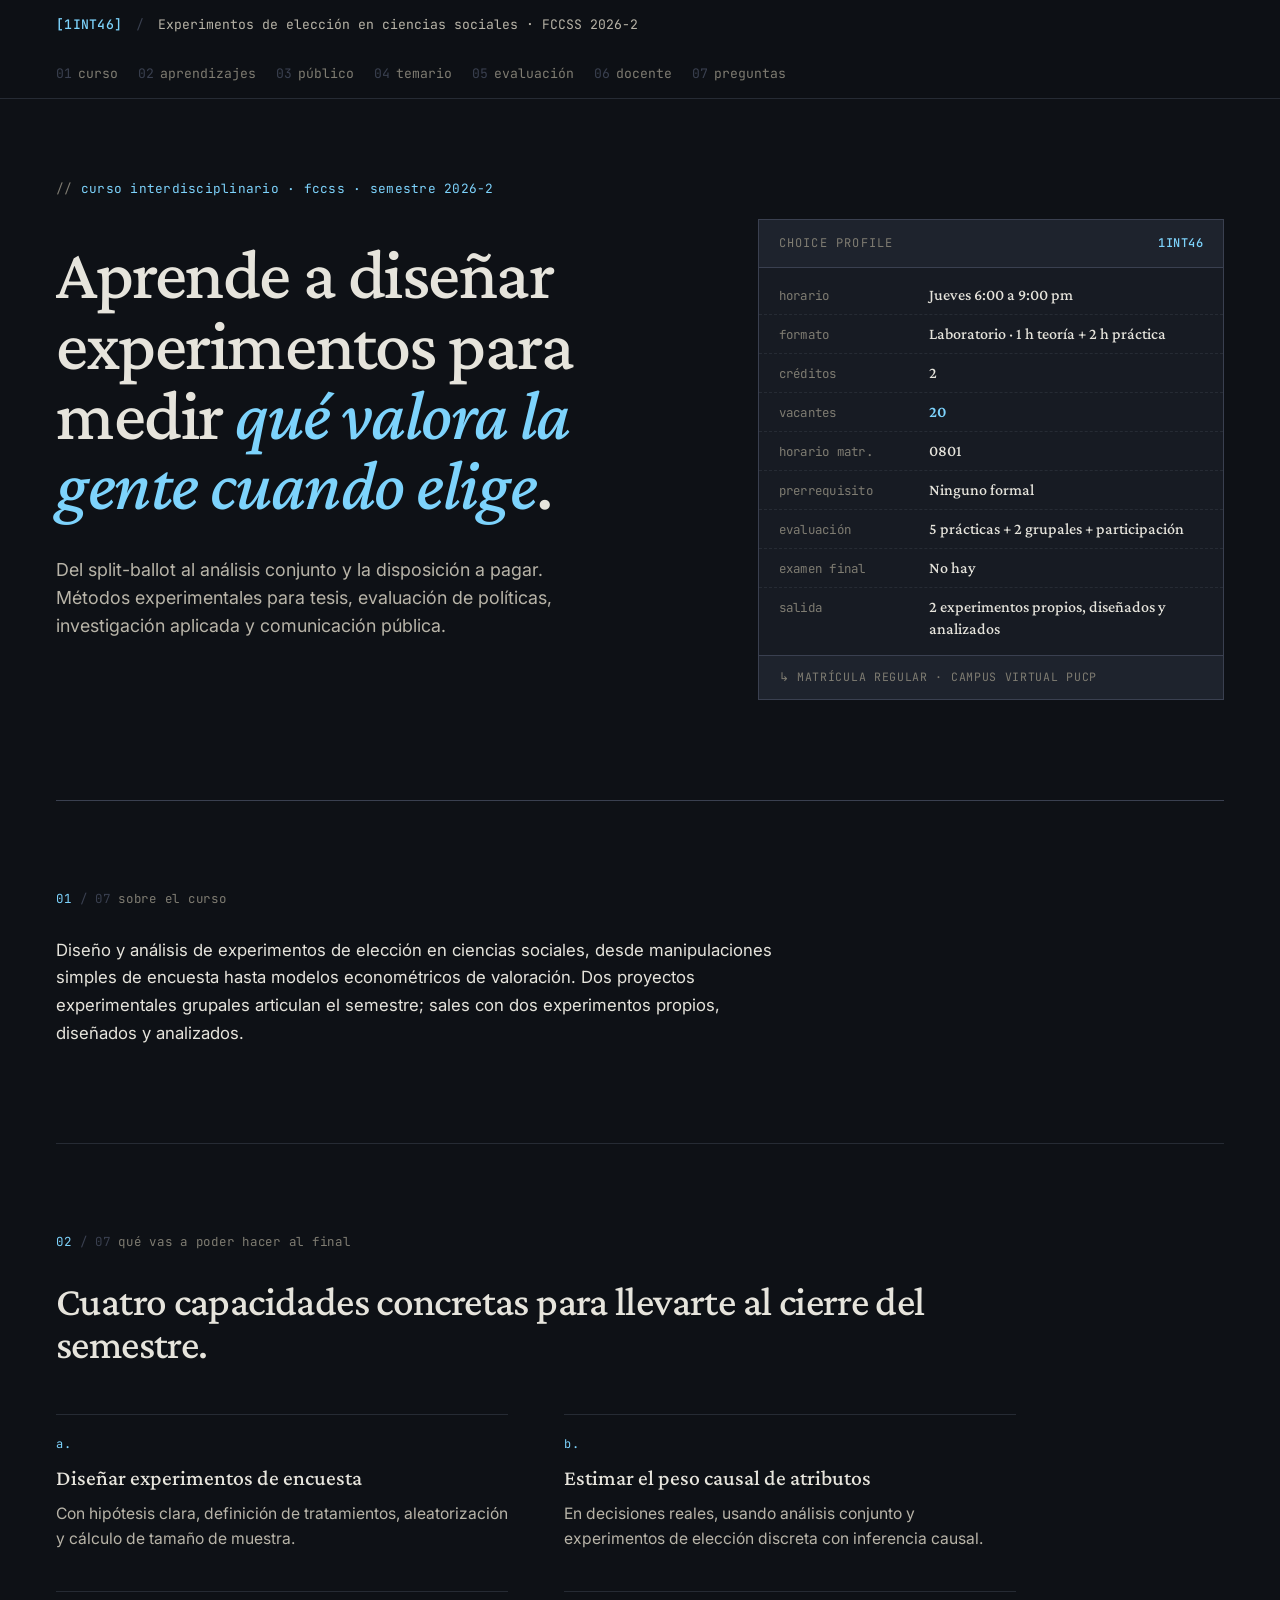
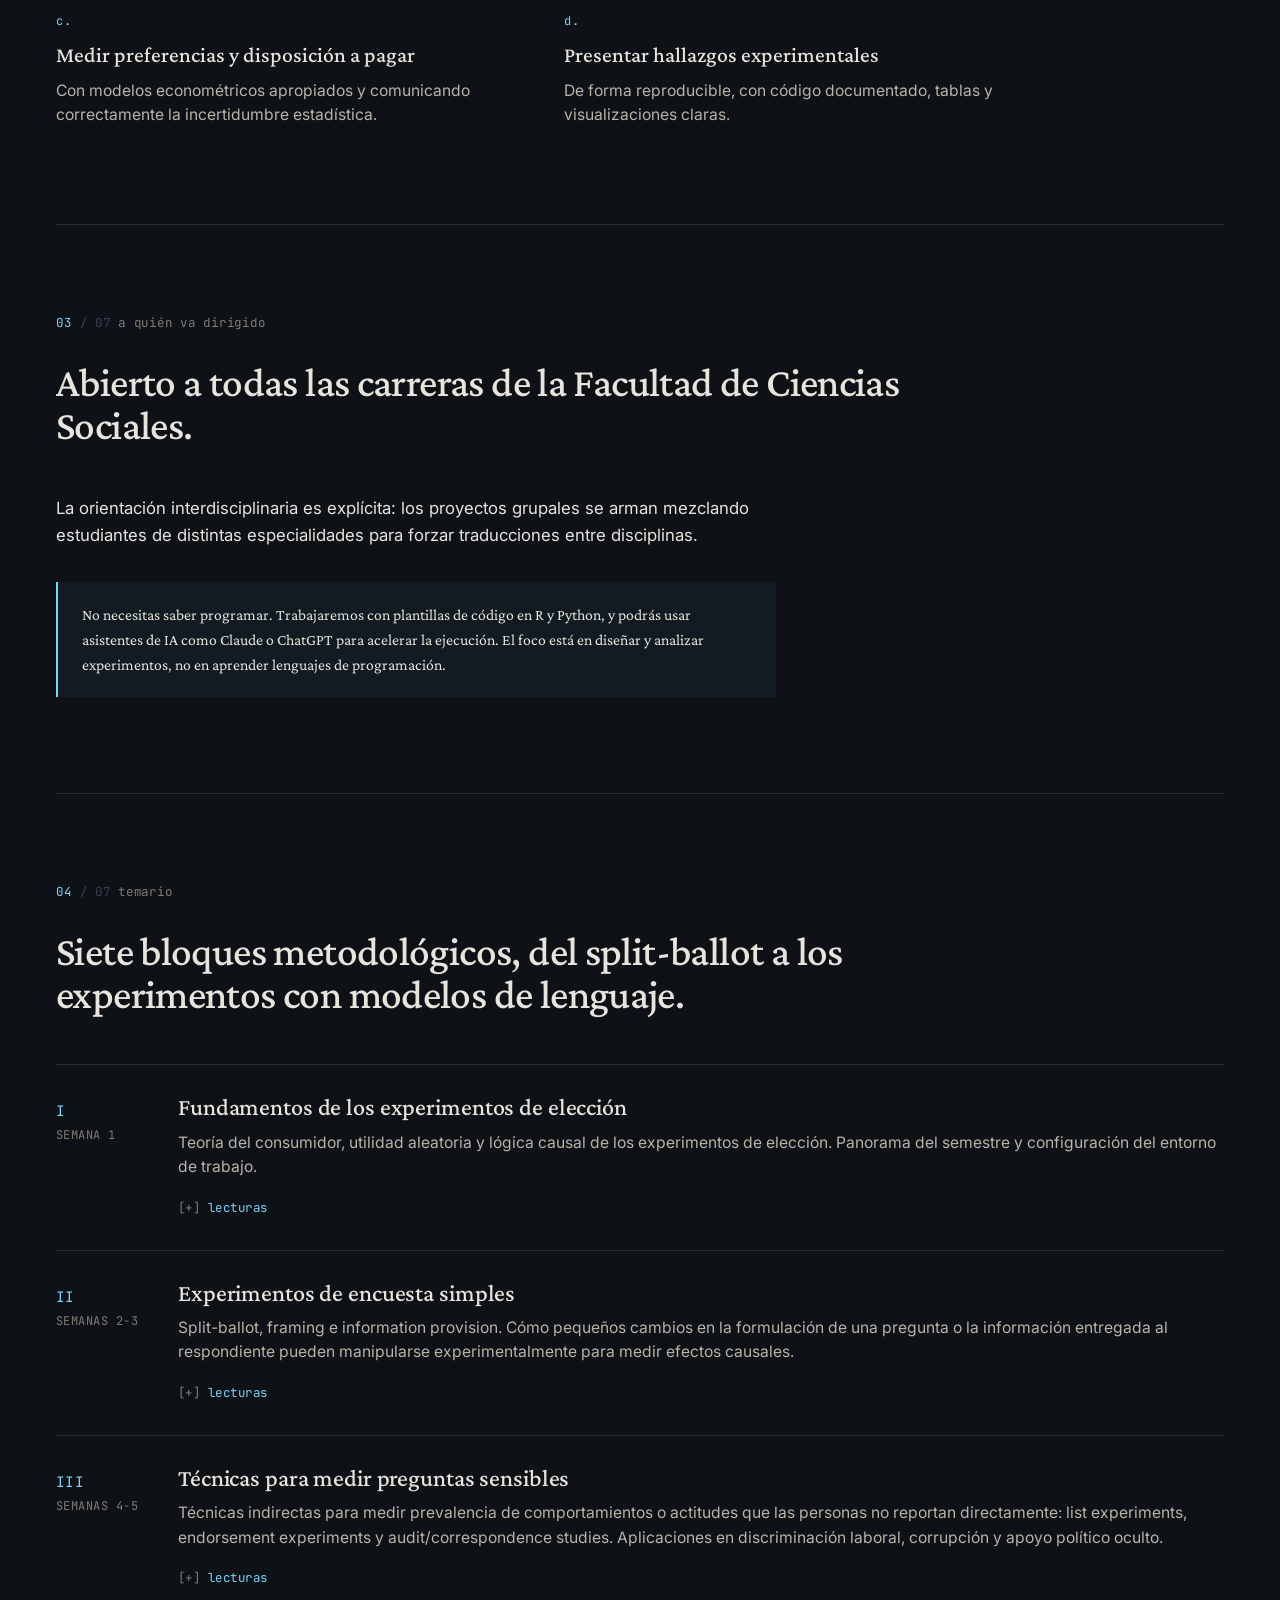
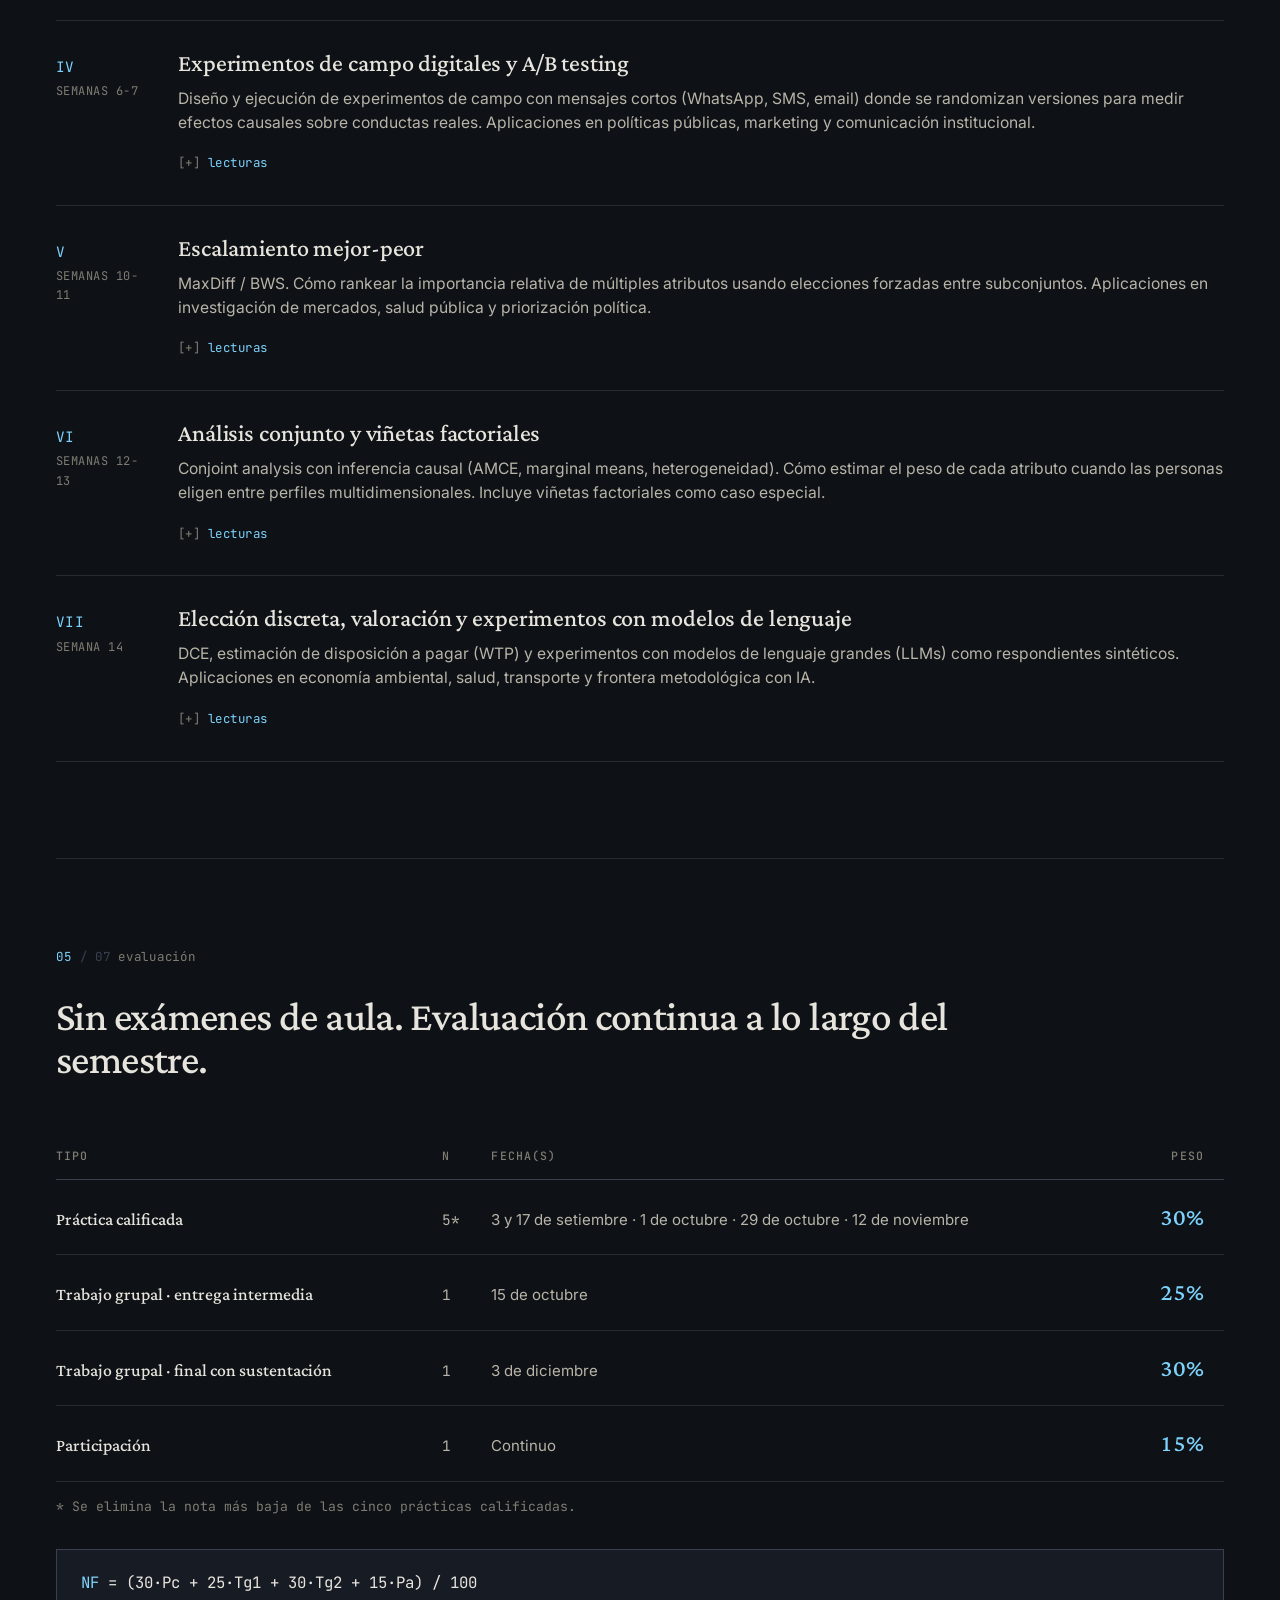
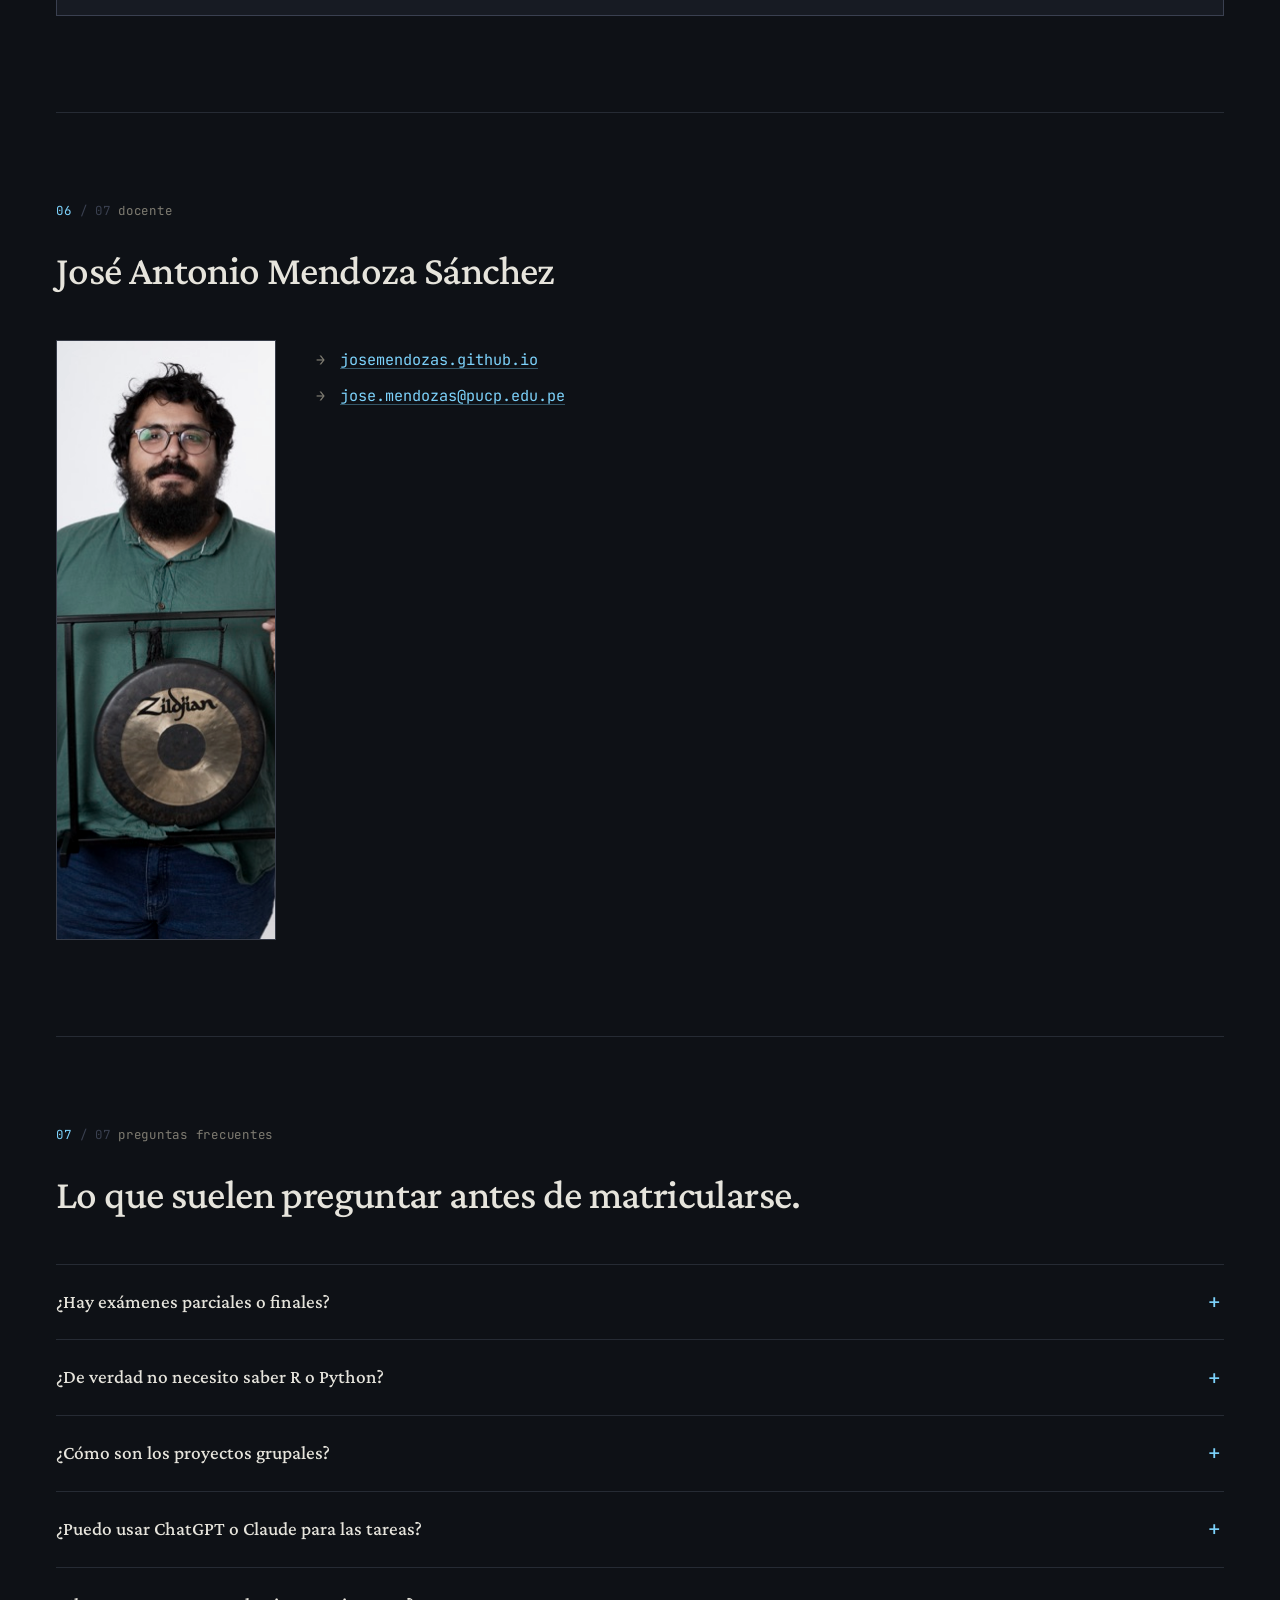
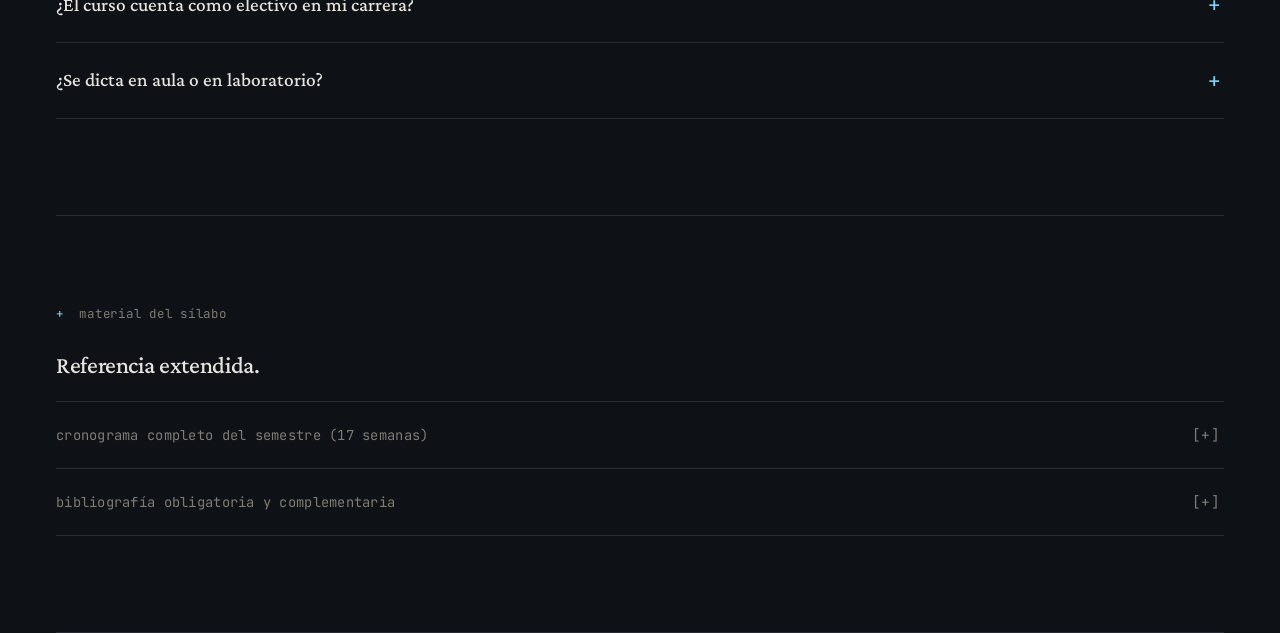
==== commit 41726ef7: "Trim section 01 body; remove CTA and footer blocks - Section 01: drop restated h2, collapse two para" ====
--- a/index.html
+++ b/index.html
@@ -36,7 +36,6 @@
         <a href="#05"><span class="num">05</span>evaluación</a>
         <a href="#06"><span class="num">06</span>docente</a>
         <a href="#07"><span class="num">07</span>preguntas</a>
-        <a href="#matricula"><span class="num">→</span>matrícula</a>
       </nav>
     </div>
   </header>
@@ -69,12 +68,10 @@
       </aside>
     </section>
 
-    <section class="section" id="01" aria-labelledby="curso-title">
+    <section class="section" id="01">
       <p class="section-mark"><span class="num">01</span><span class="of">/ 07</span> sobre el curso</p>
-      <h2 class="section-title" id="curso-title">Uno de los cuatro cursos interdisciplinarios seleccionados por la Facultad para 2026-2.</h2>
       <div class="section-body">
-        <p>Introducción práctica al diseño, ejecución y análisis de experimentos de elección en ciencias sociales, desde manipulaciones simples de encuesta hasta modelos econométricos completos de valoración.</p>
-        <p>El semestre se organiza alrededor de dos proyectos experimentales grupales interdisciplinarios: uno como entrega intermedia y otro como proyecto final con sustentación oral al cierre. La idea es que salgas del curso con dos experimentos propios, diseñados y analizados, potencialmente reutilizables para tu tesis o para un trabajo de consultoría.</p>
+        <p>Diseño y análisis de experimentos de elección en ciencias sociales, desde manipulaciones simples de encuesta hasta modelos econométricos de valoración. Dos proyectos experimentales grupales articulan el semestre; sales con dos experimentos propios, diseñados y analizados.</p>
       </div>
     </section>
 
@@ -411,25 +408,5 @@
     </section>
   </main>
 
-  <section class="cta" id="matricula" aria-labelledby="cta-title">
-    <div class="cta-inner">
-      <div>
-        <p class="cta-mark">matrícula 2026-2</p>
-        <h2 class="cta-title" id="cta-title">Buscar la clave <span class="cta-clave">1INT46</span> en el Campus Virtual.</h2>
-        <p class="cta-lead">Matrícula regular por Campus Virtual PUCP. 20 vacantes, se llenan por orden. Si tienes dudas antes de matricularte, escríbeme.</p>
-      </div>
-      <dl class="cta-attrs">
-        <div class="row"><dt>clave</dt><dd>1INT46</dd></div>
-        <div class="row"><dt>horario</dt><dd>0801 · jueves 6–9 pm</dd></div>
-        <div class="row"><dt>créditos</dt><dd>2</dd></div>
-        <div class="row"><dt>vacantes</dt><dd>20</dd></div>
-        <div class="row"><dt>consultas</dt><dd><a href="mailto:jose.mendozas@pucp.edu.pe">jose.mendozas@pucp.edu.pe</a></dd></div>
-      </dl>
-    </div>
-  </section>
-
-  <footer class="footer">
-    <p>[1INT46] · facultad de ciencias sociales pucp · semestre 2026-2 · sitio sin analytics ni tracking</p>
-  </footer>
 </body>
 </html>
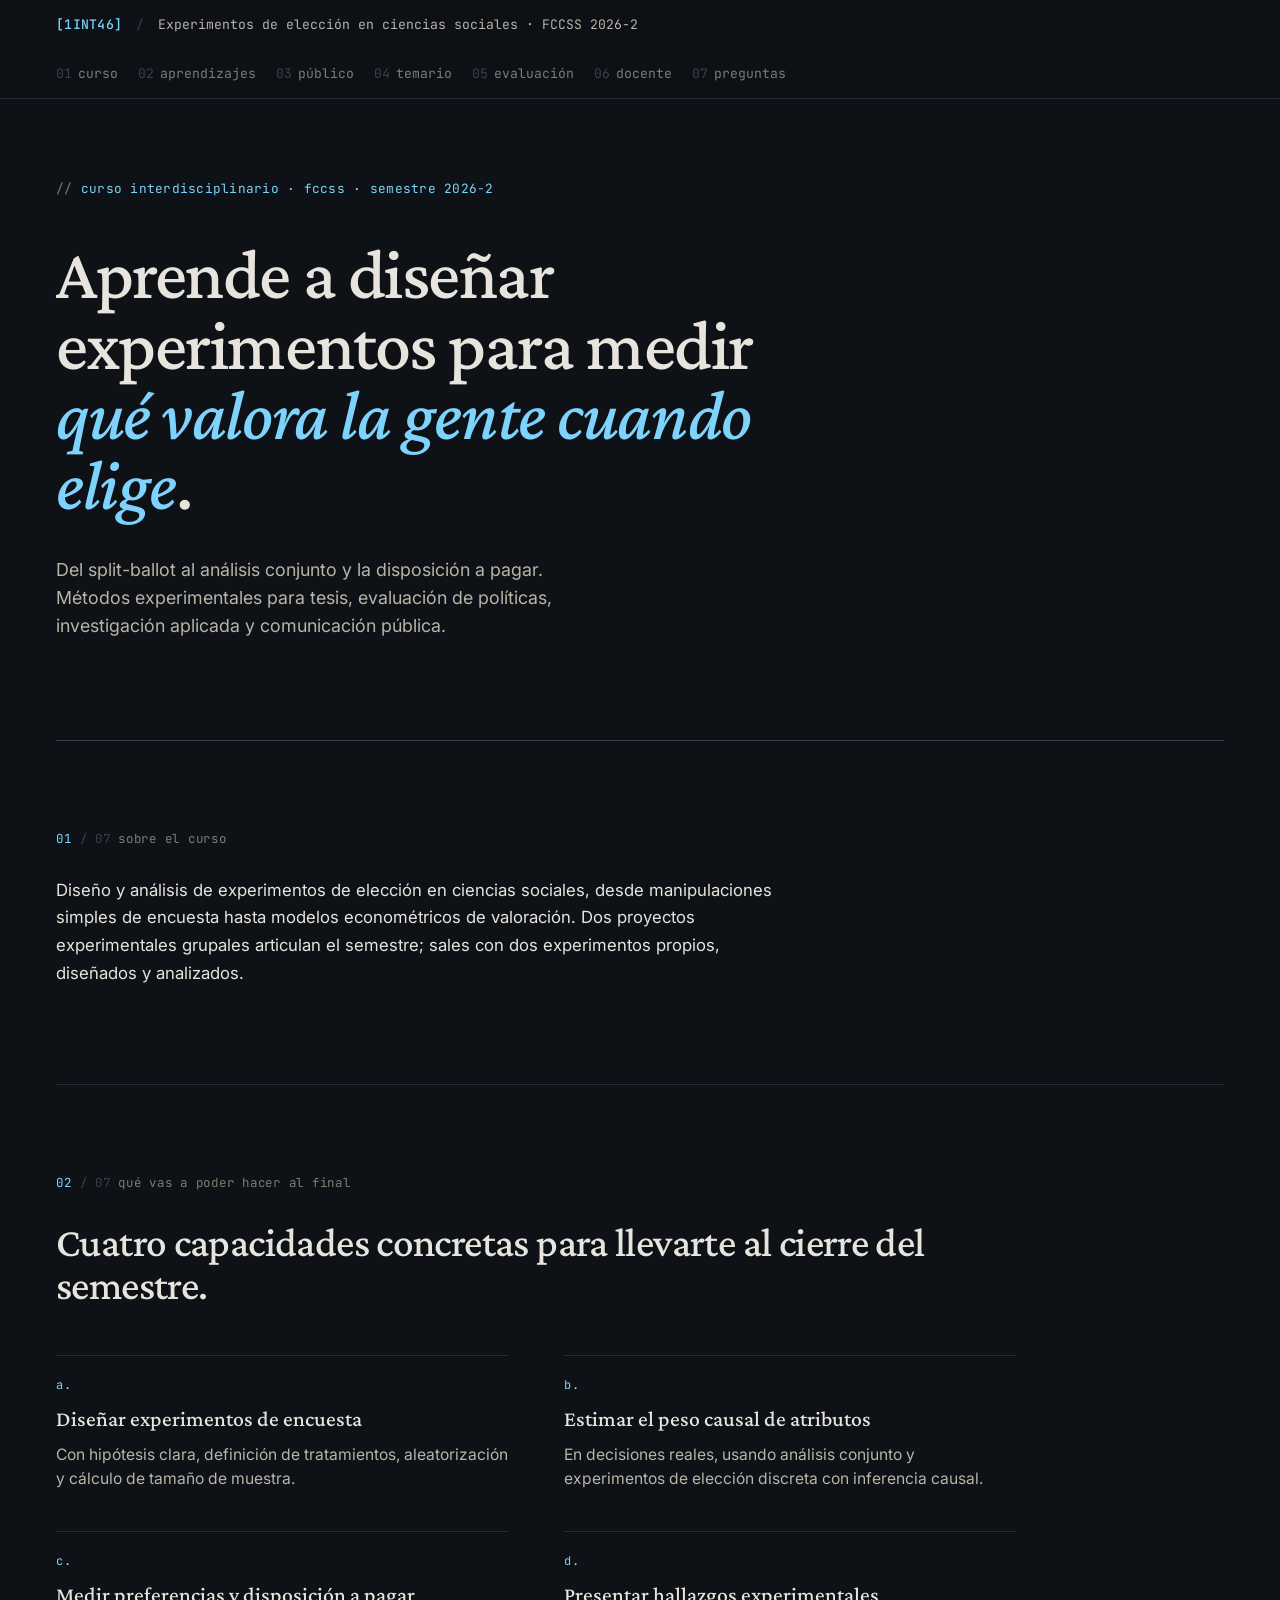
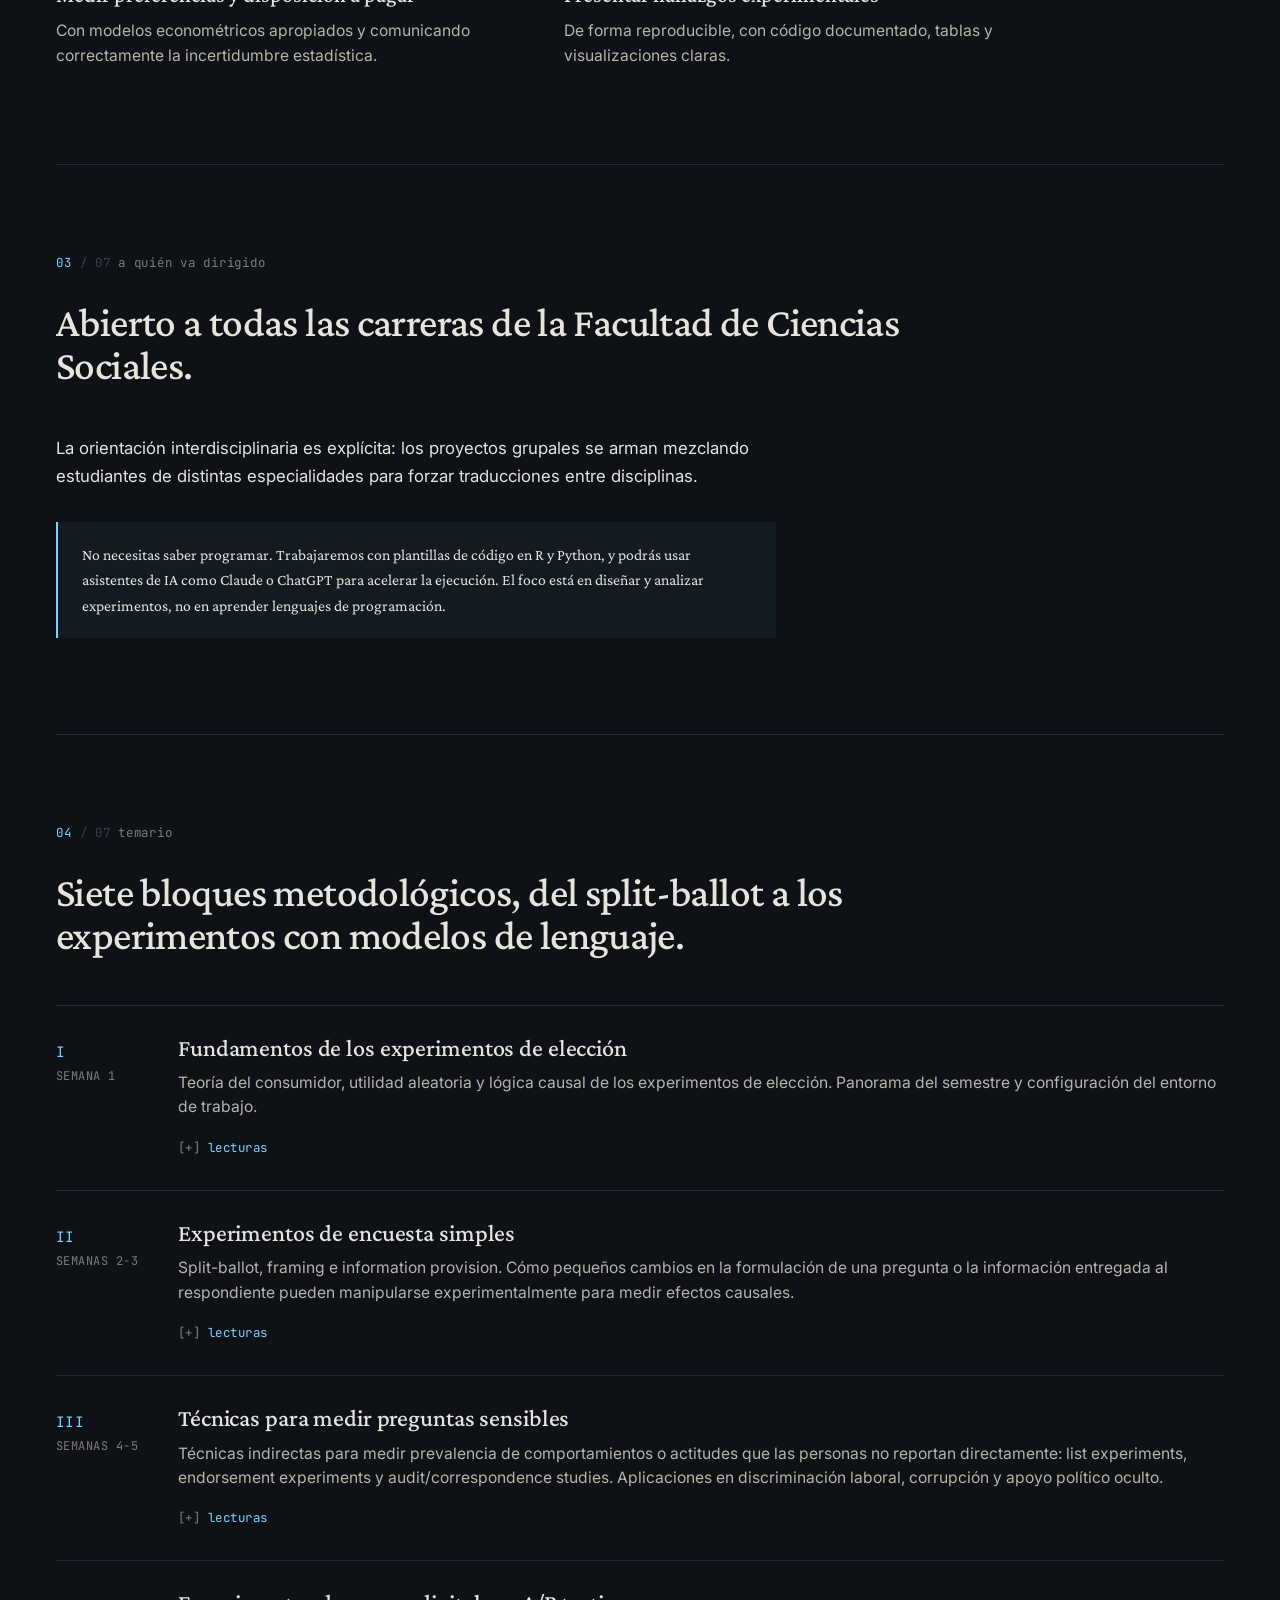
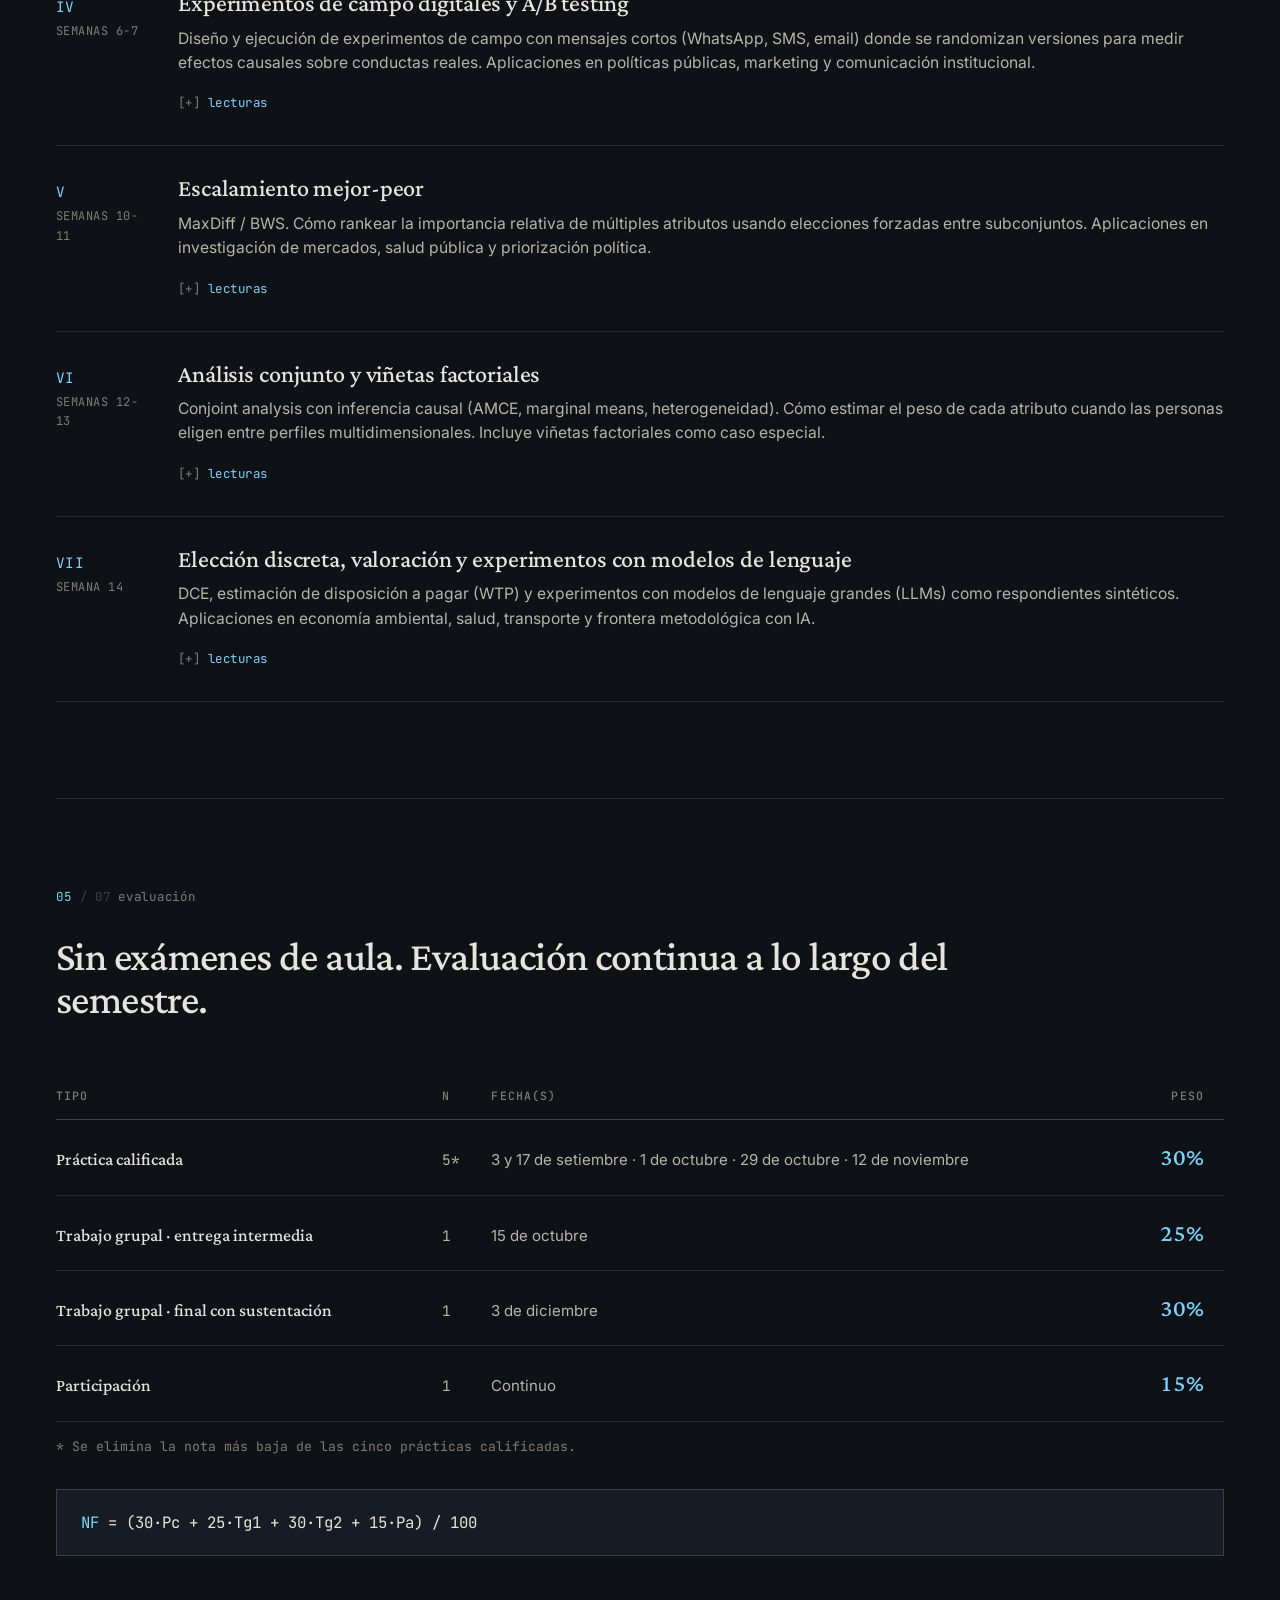
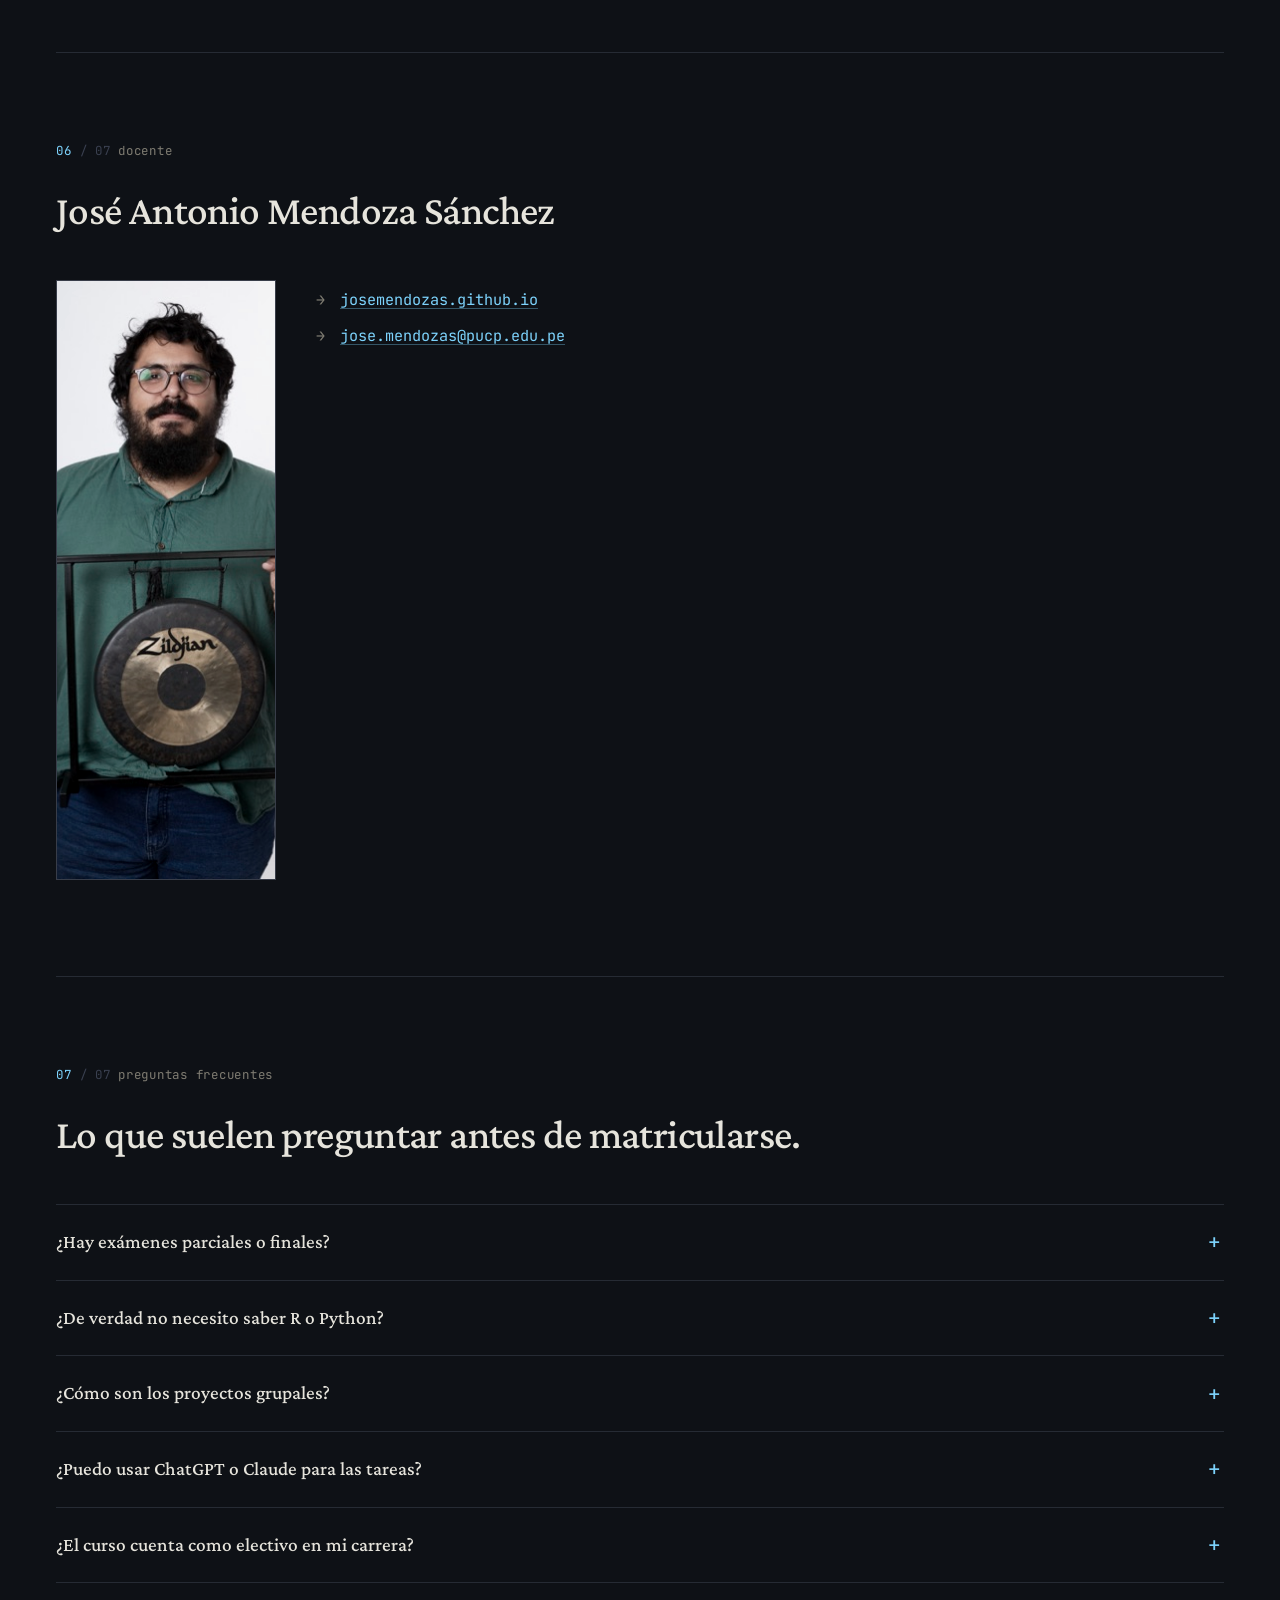
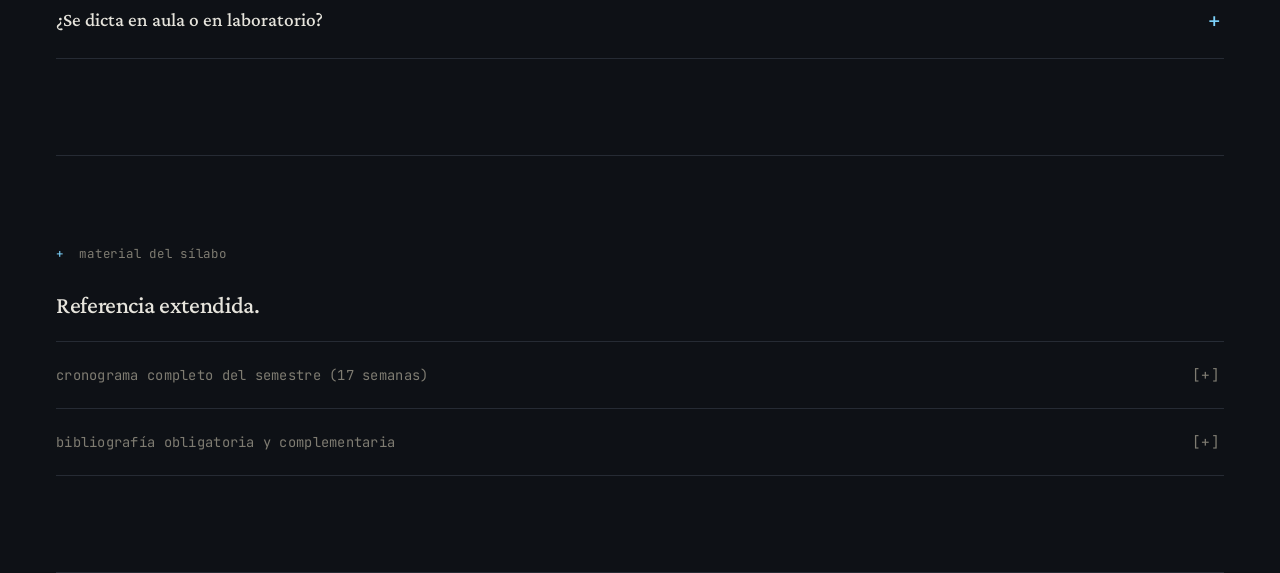
==== commit a827821d: "Remove hero choice-card. Hero is now just eyebrow + title + lead. Co-Authored-By: Claude Opus 4.7 (1" ====
--- a/index.html
+++ b/index.html
@@ -42,30 +42,9 @@
 
   <main>
     <section class="hero" aria-labelledby="hero-title">
-      <div>
-        <p class="hero-mark">curso interdisciplinario · fccss · semestre 2026-2</p>
-        <h1 class="hero-title" id="hero-title">Aprende a diseñar experimentos para medir <em>qué valora la gente cuando elige</em>.</h1>
-        <p class="hero-lead">Del split-ballot al análisis conjunto y la disposición a pagar. Métodos experimentales para tesis, evaluación de políticas, investigación aplicada y comunicación pública.</p>
-      </div>
-
-      <aside class="hero-card" aria-label="Ficha del curso">
-        <div class="hero-card-head">
-          <span class="tag">choice profile</span>
-          <span class="id">1INT46</span>
-        </div>
-        <dl>
-          <div class="row"><dt>horario</dt><dd>Jueves 6:00 a 9:00 pm</dd></div>
-          <div class="row"><dt>formato</dt><dd>Laboratorio · 1 h teoría + 2 h práctica</dd></div>
-          <div class="row"><dt>créditos</dt><dd>2</dd></div>
-          <div class="row"><dt>vacantes</dt><dd><em>20</em></dd></div>
-          <div class="row"><dt>horario matr.</dt><dd>0801</dd></div>
-          <div class="row"><dt>prerrequisito</dt><dd>Ninguno formal</dd></div>
-          <div class="row"><dt>evaluación</dt><dd>5 prácticas + 2 grupales + participación</dd></div>
-          <div class="row"><dt>examen final</dt><dd>No hay</dd></div>
-          <div class="row"><dt>salida</dt><dd>2 experimentos propios, diseñados y analizados</dd></div>
-        </dl>
-        <div class="hero-card-foot">↳ matrícula regular · campus virtual pucp</div>
-      </aside>
+      <p class="hero-mark">curso interdisciplinario · fccss · semestre 2026-2</p>
+      <h1 class="hero-title" id="hero-title">Aprende a diseñar experimentos para medir <em>qué valora la gente cuando elige</em>.</h1>
+      <p class="hero-lead">Del split-ballot al análisis conjunto y la disposición a pagar. Métodos experimentales para tesis, evaluación de políticas, investigación aplicada y comunicación pública.</p>
     </section>
 
     <section class="section" id="01">
--- a/estilo.css
+++ b/estilo.css
@@ -155,10 +155,6 @@
 
 .hero {
   padding: 80px 0 100px;
-  display: grid;
-  grid-template-columns: minmax(0, 1.35fr) minmax(340px, 1fr);
-  gap: 72px;
-  align-items: start;
   border-bottom: 1px solid var(--line-strong);
 }
 
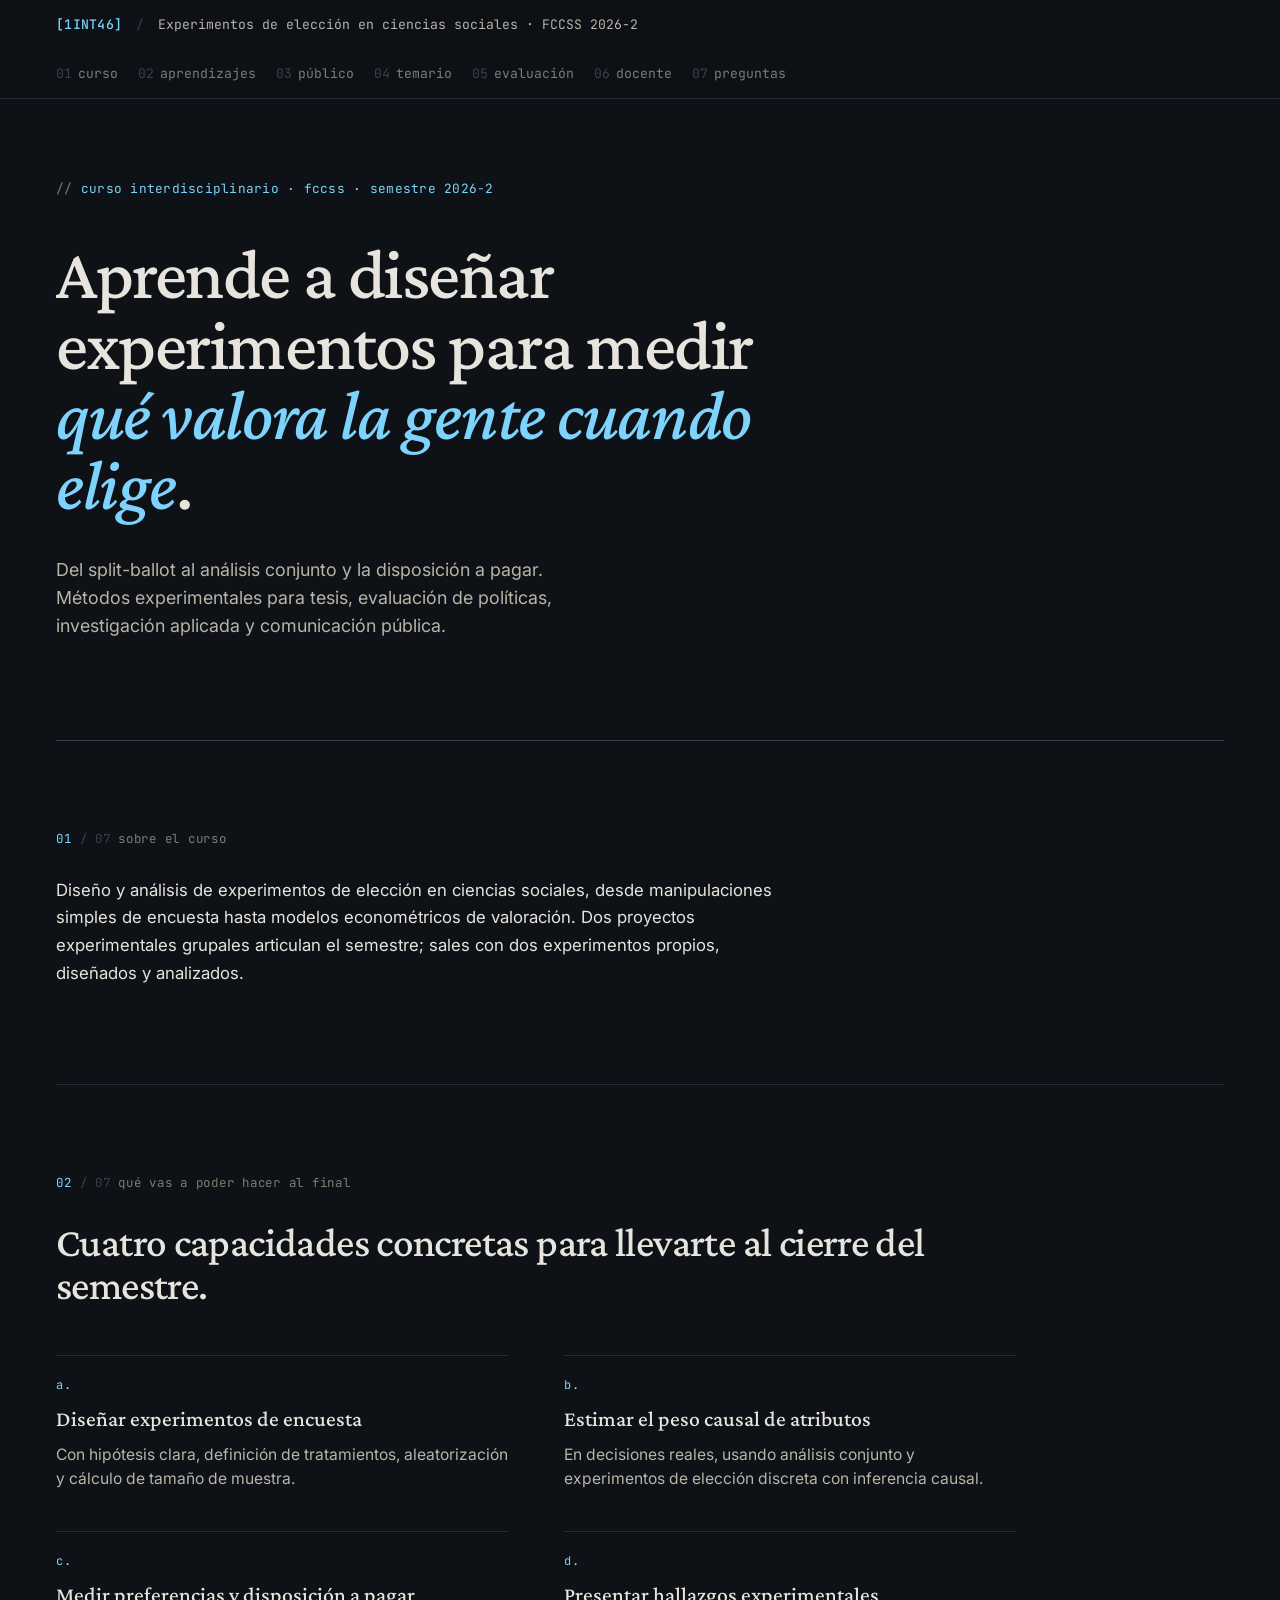
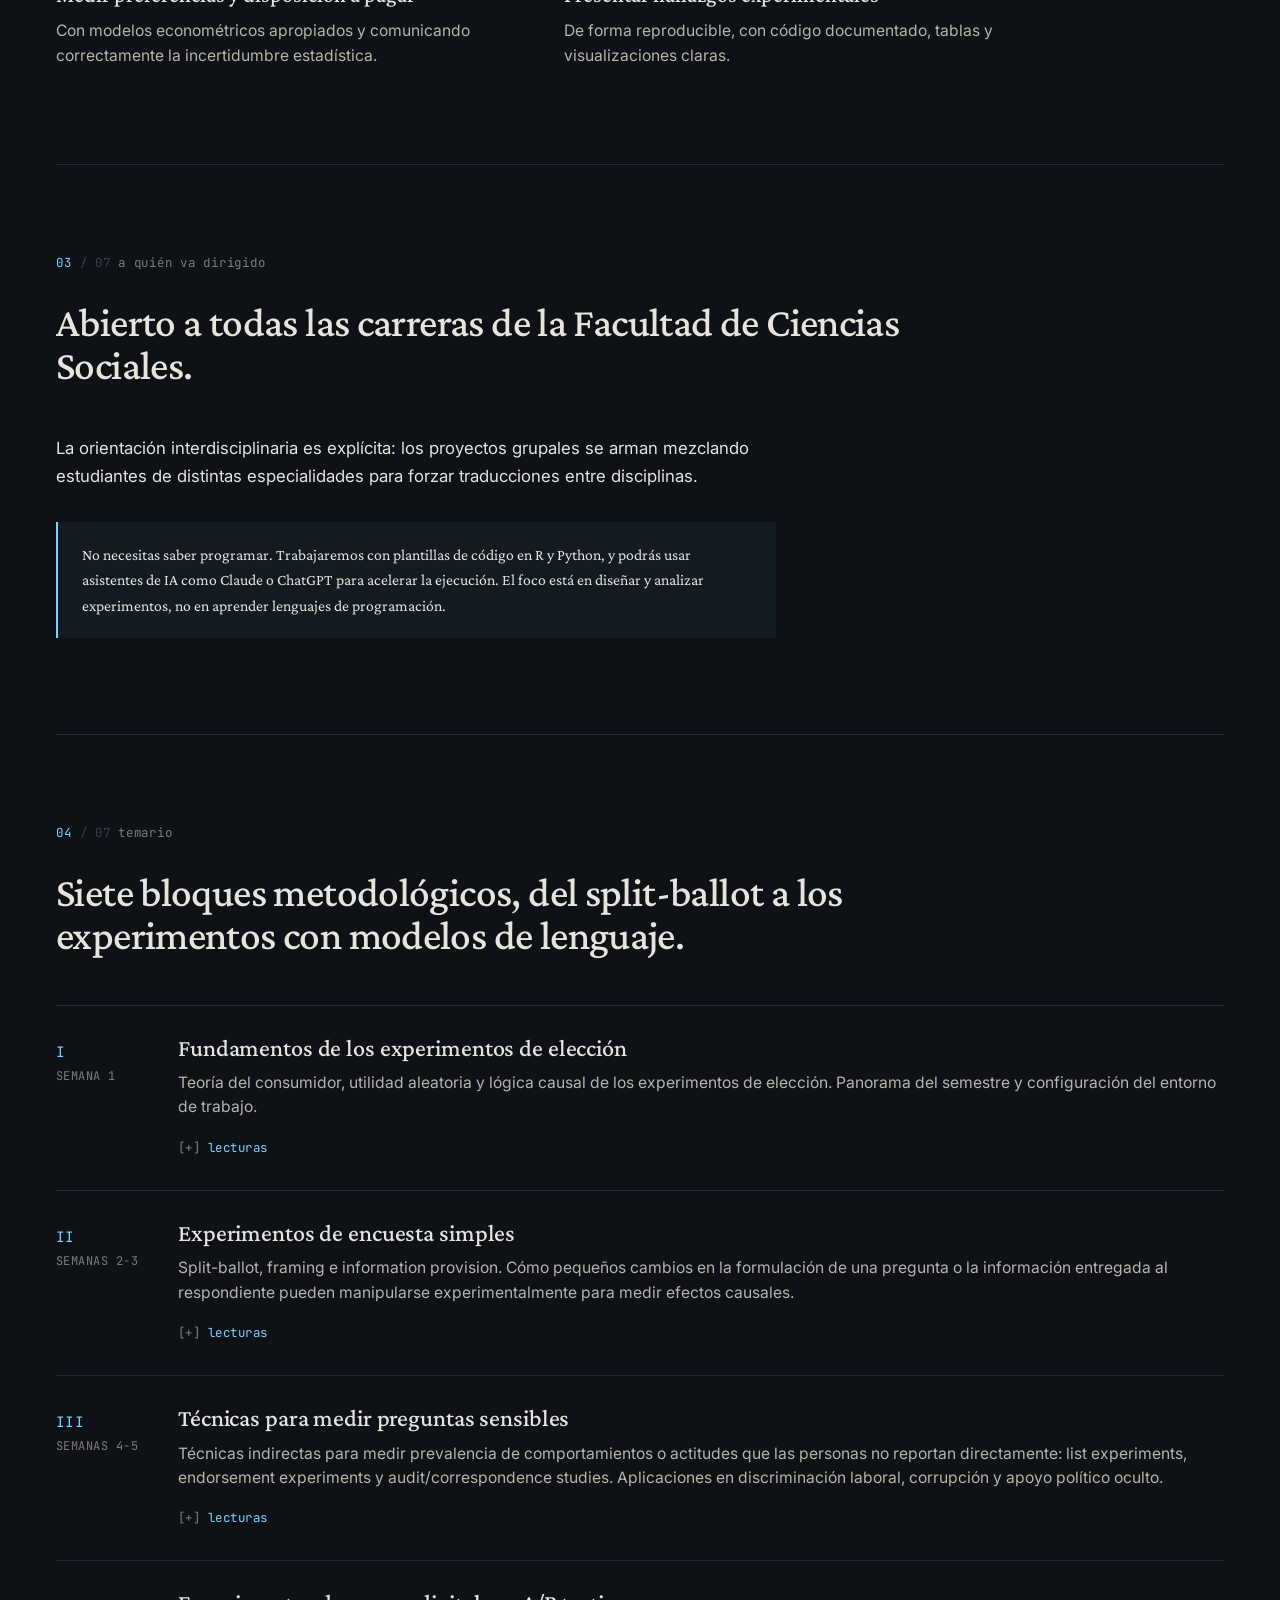
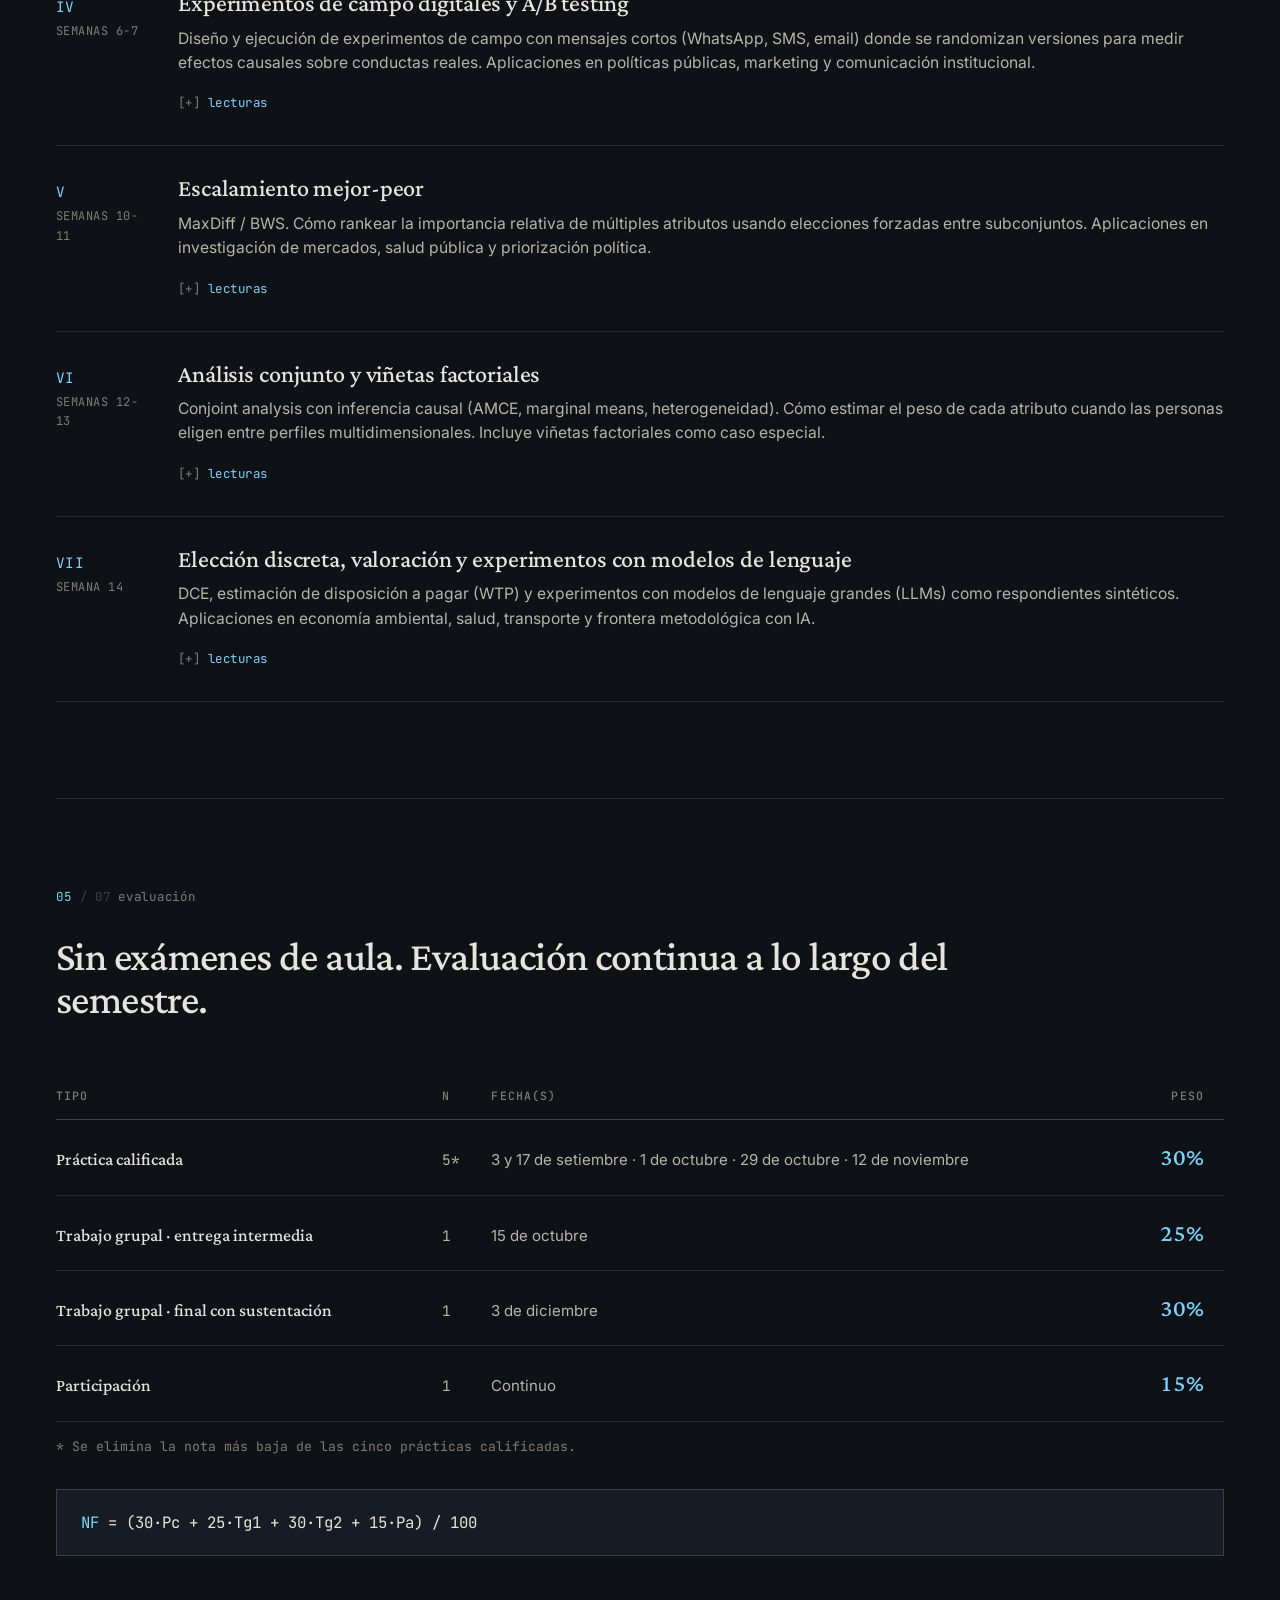
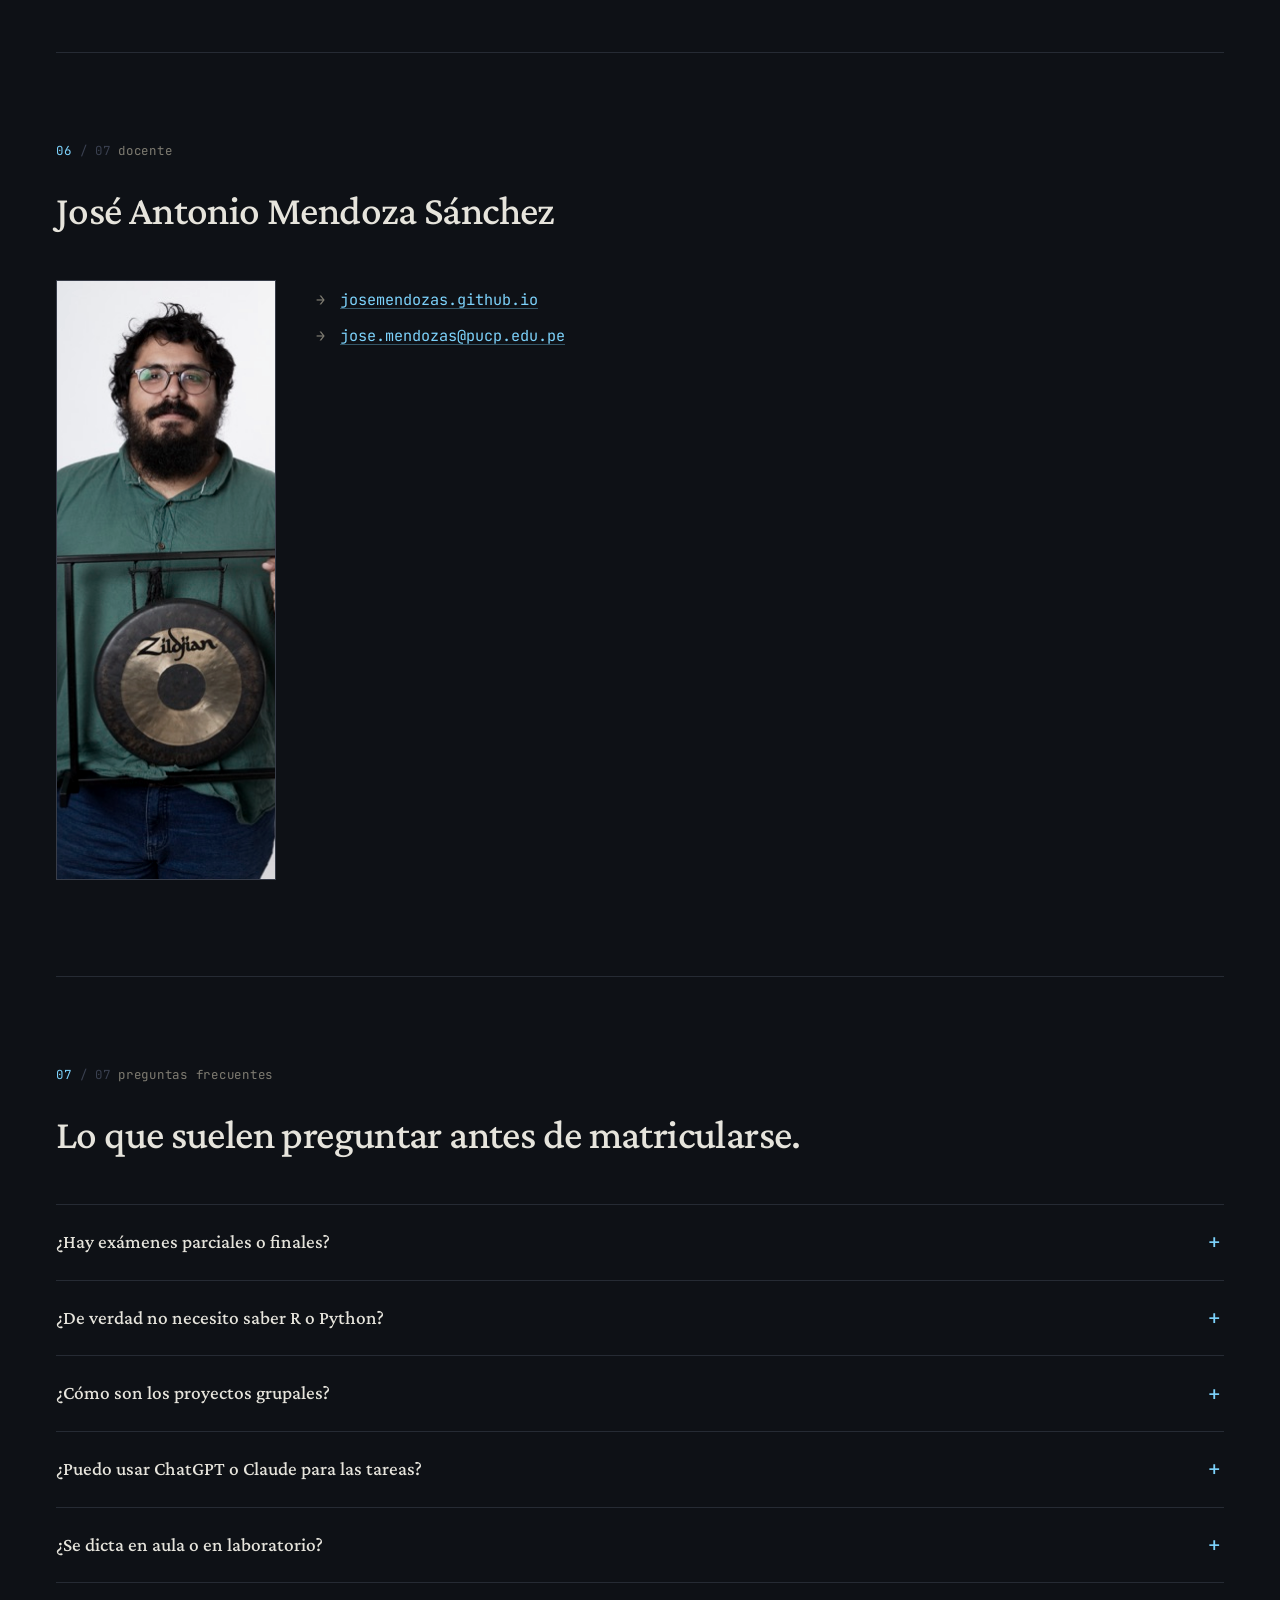
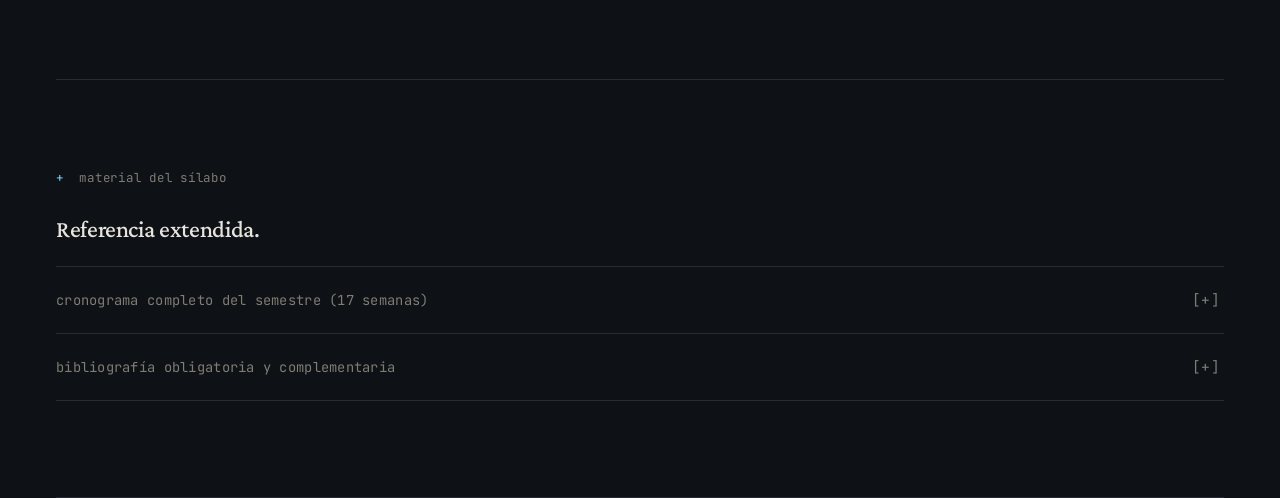
==== commit 4f4efc9b: "Remove FAQ item about electivo en carrera Co-Authored-By: Claude Opus 4.7 (1M context) <noreply@anth" ====
--- a/index.html
+++ b/index.html
@@ -290,10 +290,6 @@
         <details>
           <summary>¿Puedo usar ChatGPT o Claude para las tareas?</summary>
           <p>Sí, como asistentes de código y apoyo de ejecución cuando el uso esté autorizado. La corrección del código, la interpretación estadística y la autoría del trabajo siguen siendo responsabilidad del estudiante.</p>
-        </details>
-        <details>
-          <summary>¿El curso cuenta como electivo en mi carrera?</summary>
-          <p>Depende de tu especialidad. Los cursos interdisciplinarios de la Facultad suelen convalidar como electivo libre. Para confirmar el caso específico de tu plan de estudios, consulta con la coordinación de tu especialidad.</p>
         </details>
         <details>
           <summary>¿Se dicta en aula o en laboratorio?</summary>
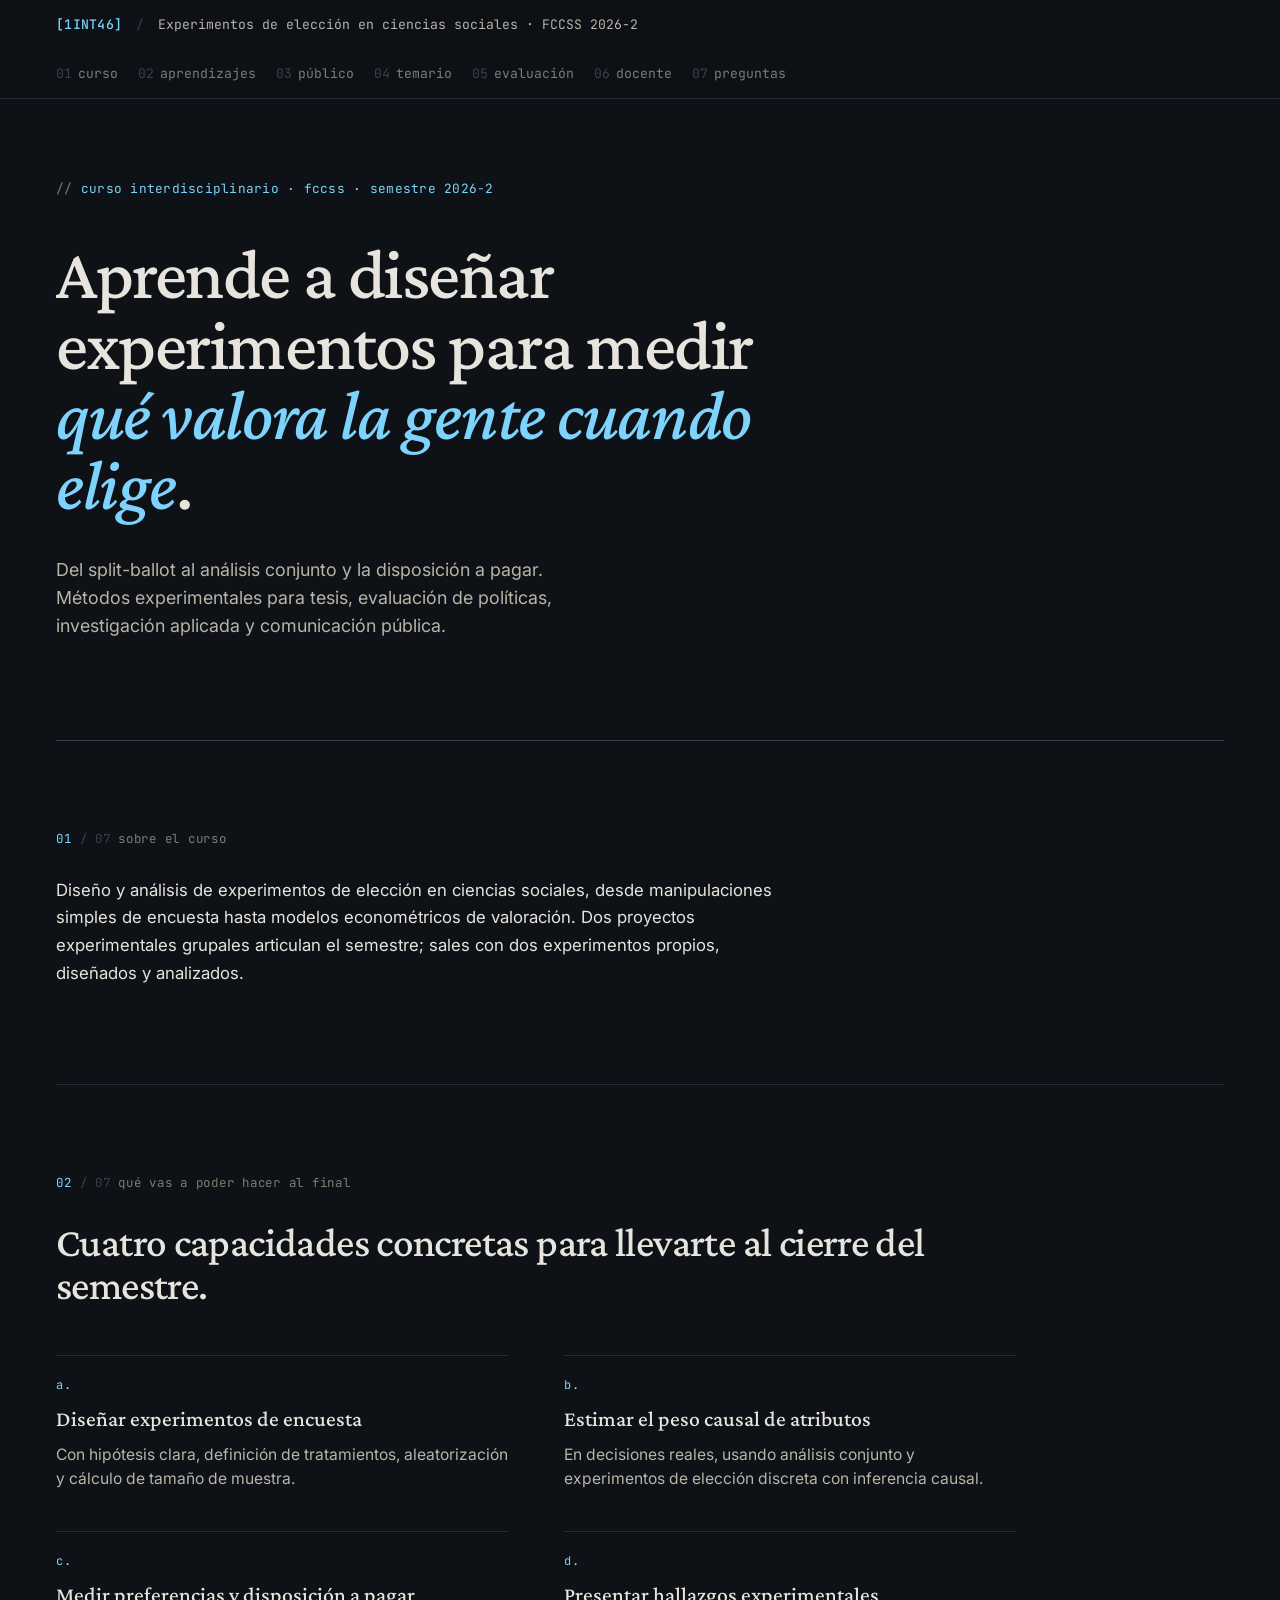
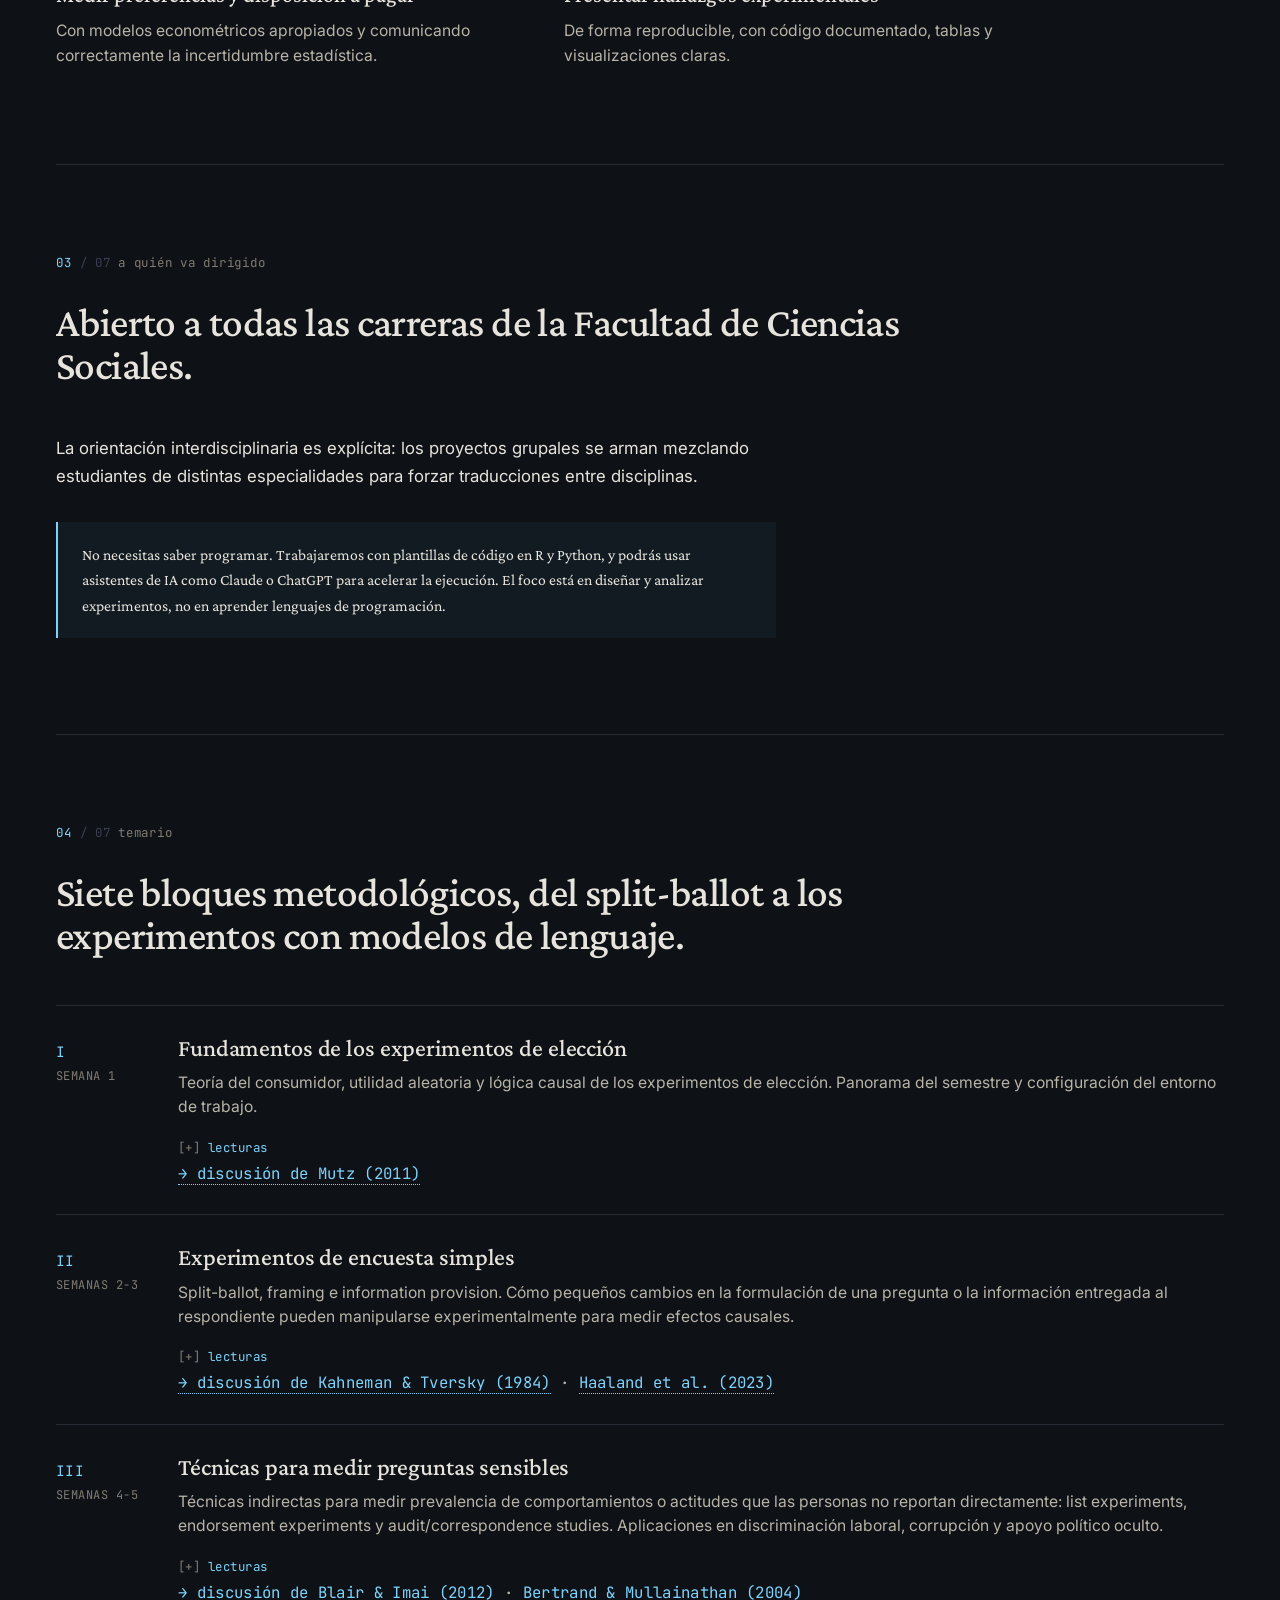
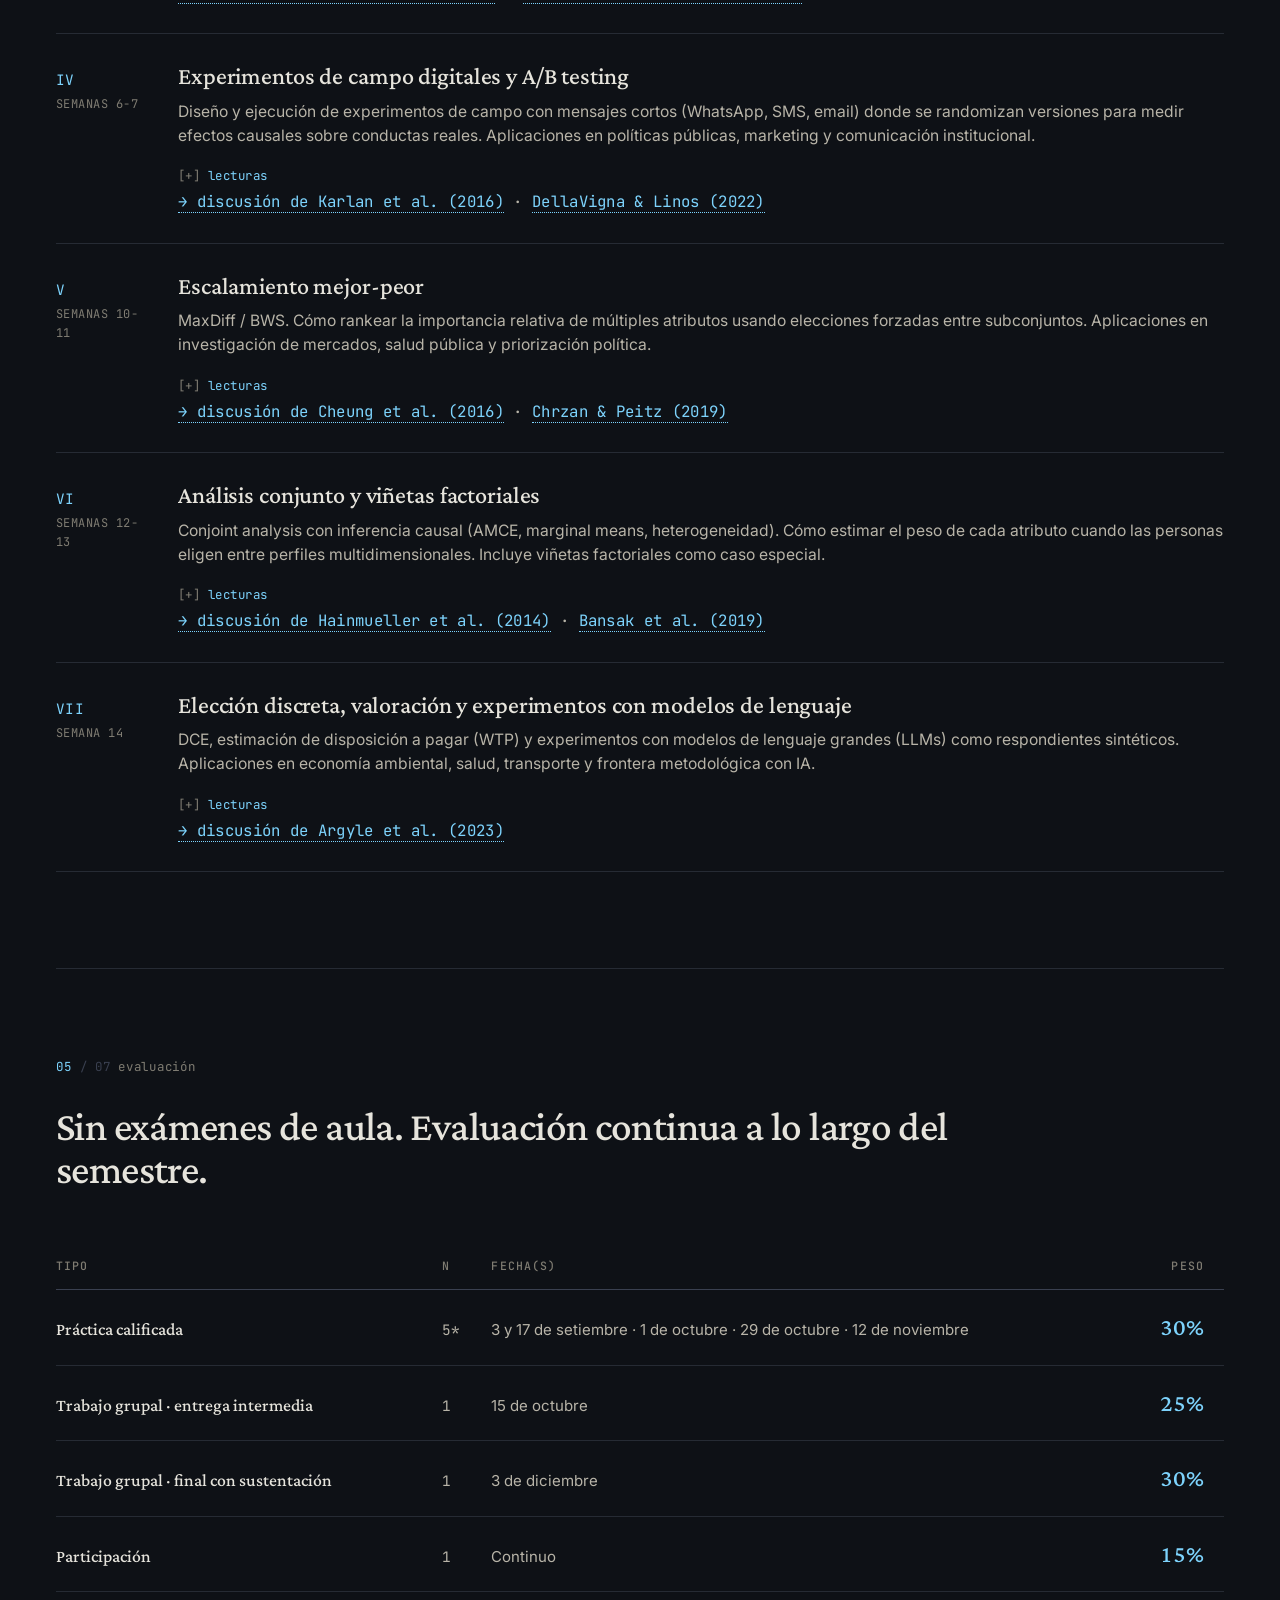
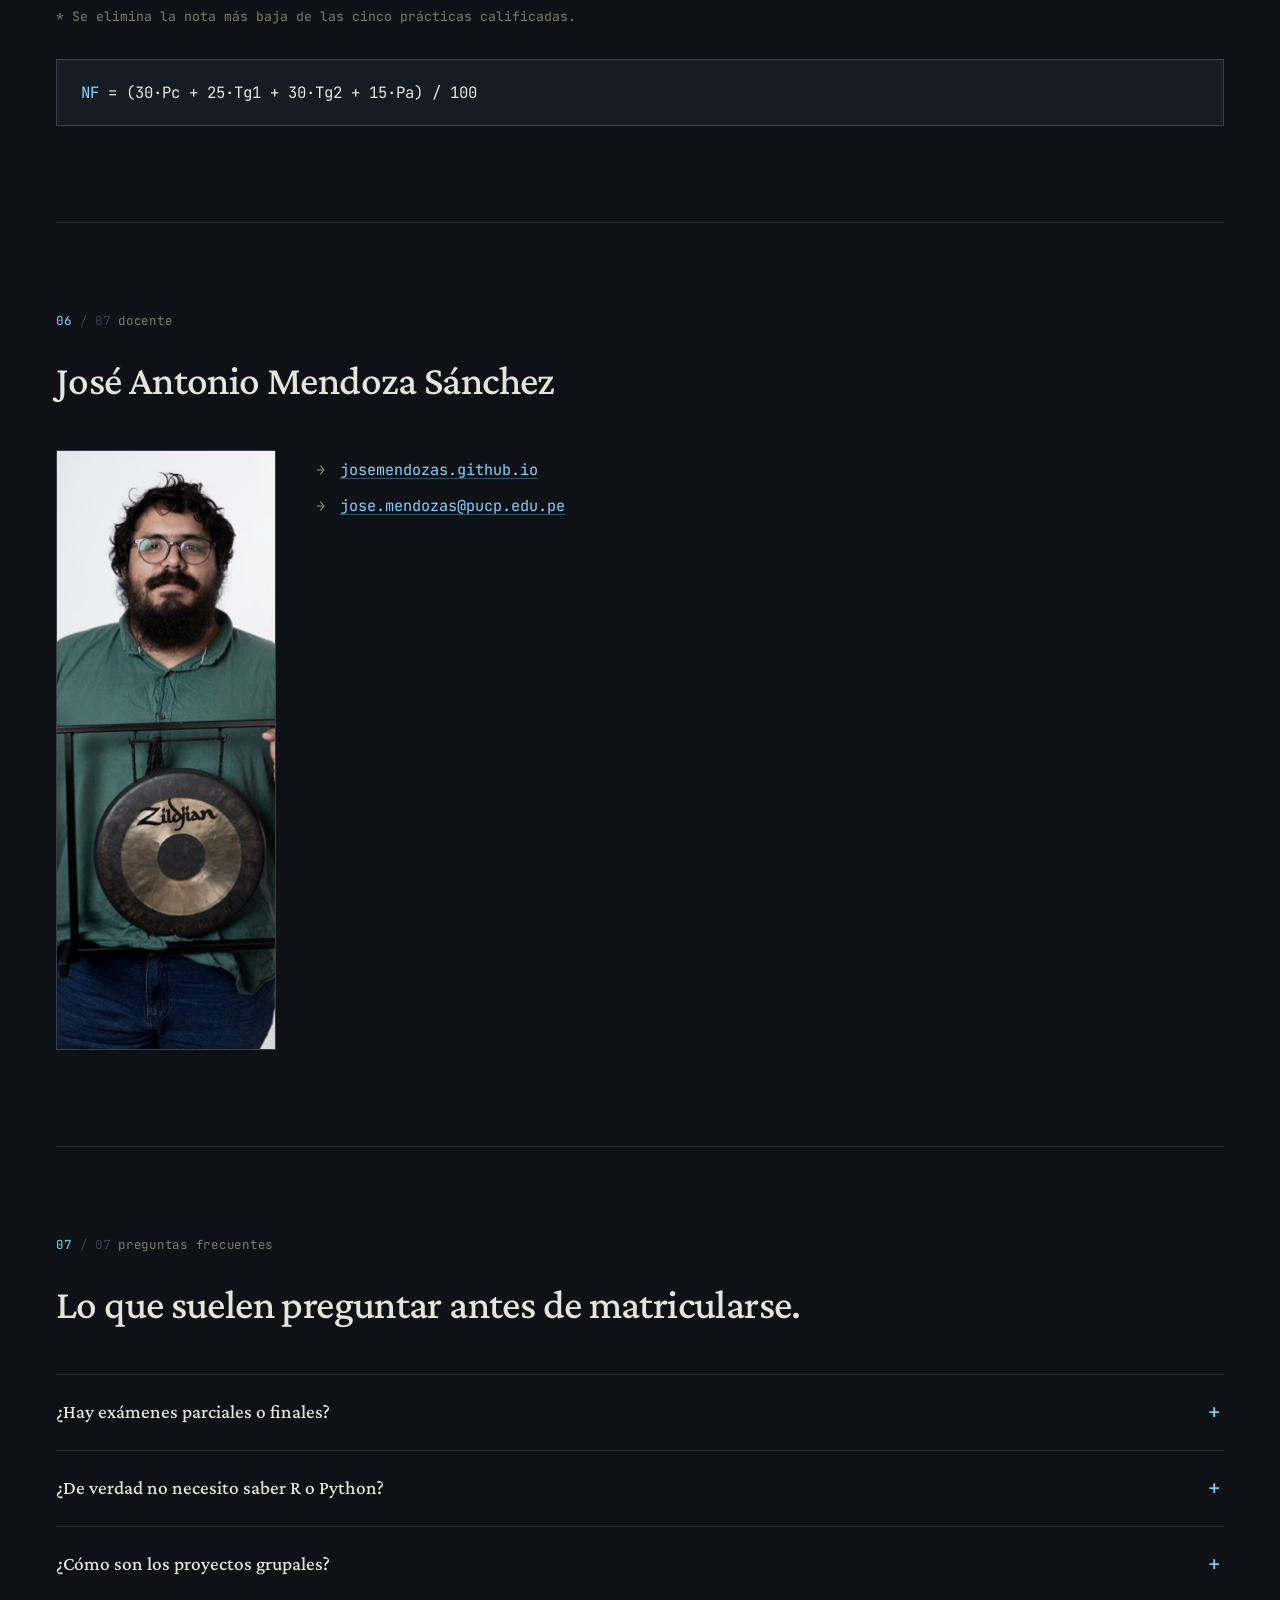
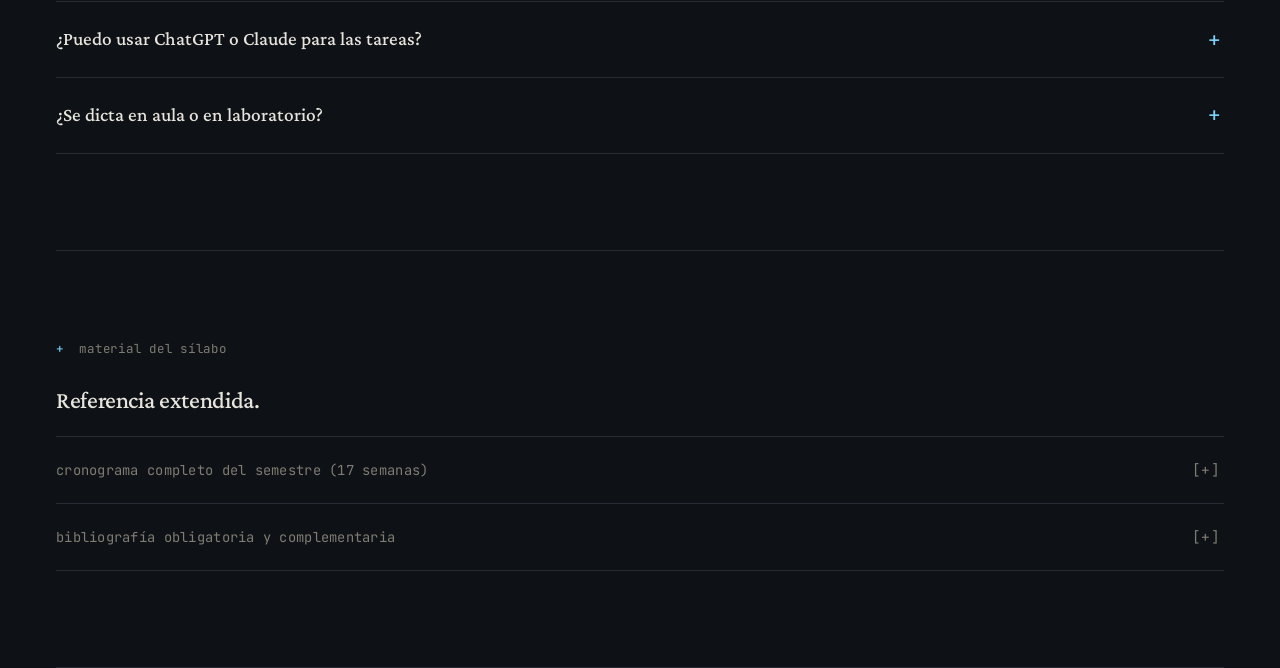
==== commit 73efcfa7: "Add paper discussion slides per week For each week in the syllabus with an assigned paper discussion" ====
--- a/index.html
+++ b/index.html
@@ -107,6 +107,7 @@
                 <li>Mutz, D. C. (2011). Population-based survey experiments. Princeton University Press.</li>
               </ol>
             </details>
+            <p class="paper-slide"><a href="assets/muestra/slides-paper-mutz.pdf">→ discusión de Mutz (2011)</a></p>
           </div>
         </li>
 
@@ -123,6 +124,7 @@
                 <li>Haaland, I., Roth, C., y Wohlfart, J. (2023). Designing information provision experiments. Journal of Economic Literature, 61(1), 3–40.</li>
               </ol>
             </details>
+            <p class="paper-slide"><a href="assets/muestra/slides-paper-kahneman-tversky.pdf">→ discusión de Kahneman &amp; Tversky (1984)</a> · <a href="assets/muestra/slides-paper-haaland-roth-wohlfart.pdf">Haaland et al. (2023)</a></p>
           </div>
         </li>
 
@@ -141,6 +143,7 @@
                 <li>Gonzalez-Ocantos, E., Kiewiet de Jonge, C., Meléndez, C., Osorio, J., y Nickerson, D. W. (2012). Vote buying and social desirability bias. American Journal of Political Science, 56(1), 202–217.</li>
               </ol>
             </details>
+            <p class="paper-slide"><a href="assets/muestra/slides-paper-blair-imai.pdf">→ discusión de Blair &amp; Imai (2012)</a> · <a href="assets/muestra/slides-paper-bertrand-mullainathan.pdf">Bertrand &amp; Mullainathan (2004)</a></p>
           </div>
         </li>
 
@@ -158,6 +161,7 @@
                 <li>Del Carpio, L., y Guadalupe, M. (2022). More women in tech? Management Science, 68(5), 3196–3218.</li>
               </ol>
             </details>
+            <p class="paper-slide"><a href="assets/muestra/slides-paper-karlan.pdf">→ discusión de Karlan et al. (2016)</a> · <a href="assets/muestra/slides-paper-dellavigna-linos.pdf">DellaVigna &amp; Linos (2022)</a></p>
           </div>
         </li>
 
@@ -173,6 +177,7 @@
                 <li>Flynn, T. N. (2010). Valuing citizen and patient preferences in health. Expert Review of Pharmacoeconomics &amp; Outcomes Research, 10(3), 259–267.</li>
               </ol>
             </details>
+            <p class="paper-slide"><a href="assets/muestra/slides-paper-cheung.pdf">→ discusión de Cheung et al. (2016)</a> · <a href="assets/muestra/slides-paper-chrzan-peitz.pdf">Chrzan &amp; Peitz (2019)</a></p>
           </div>
         </li>
 
@@ -191,6 +196,7 @@
                 <li>Green, P. E., y Srinivasan, V. (1990). Conjoint analysis in marketing. Journal of Marketing, 54(4), 3–19.</li>
               </ol>
             </details>
+            <p class="paper-slide"><a href="assets/muestra/slides-paper-hainmueller.pdf">→ discusión de Hainmueller et al. (2014)</a> · <a href="assets/muestra/slides-paper-bansak-hhy.pdf">Bansak et al. (2019)</a></p>
           </div>
         </li>
 
@@ -207,6 +213,7 @@
                 <li>Argyle, L. P., et al. (2023). Out of one, many: Using language models to simulate human samples. Political Analysis, 31(3), 337–351.</li>
               </ol>
             </details>
+            <p class="paper-slide"><a href="assets/muestra/slides-paper-argyle.pdf">→ discusión de Argyle et al. (2023)</a></p>
           </div>
         </li>
       </ol>
--- a/estilo.css
+++ b/estilo.css
@@ -665,6 +665,28 @@
   max-width: 680px;
 }
 
+/* ============ Link discreto al slide-paper por semana ============ */
+
+.paper-slide {
+  margin-top: 12px;
+  font-family: 'JetBrains Mono', ui-monospace, monospace;
+  font-size: 0.82rem;
+  color: var(--muted);
+  letter-spacing: 0.02em;
+}
+
+.paper-slide a {
+  color: var(--accent);
+  text-decoration: none;
+  border-bottom: 1px dotted var(--accent);
+  transition: color 0.15s, border-color 0.15s;
+}
+
+.paper-slide a:hover {
+  color: var(--fg);
+  border-bottom-color: var(--fg);
+}
+
 /* ============ REFERENCIA (colapsables al final) ============ */
 
 .reference {
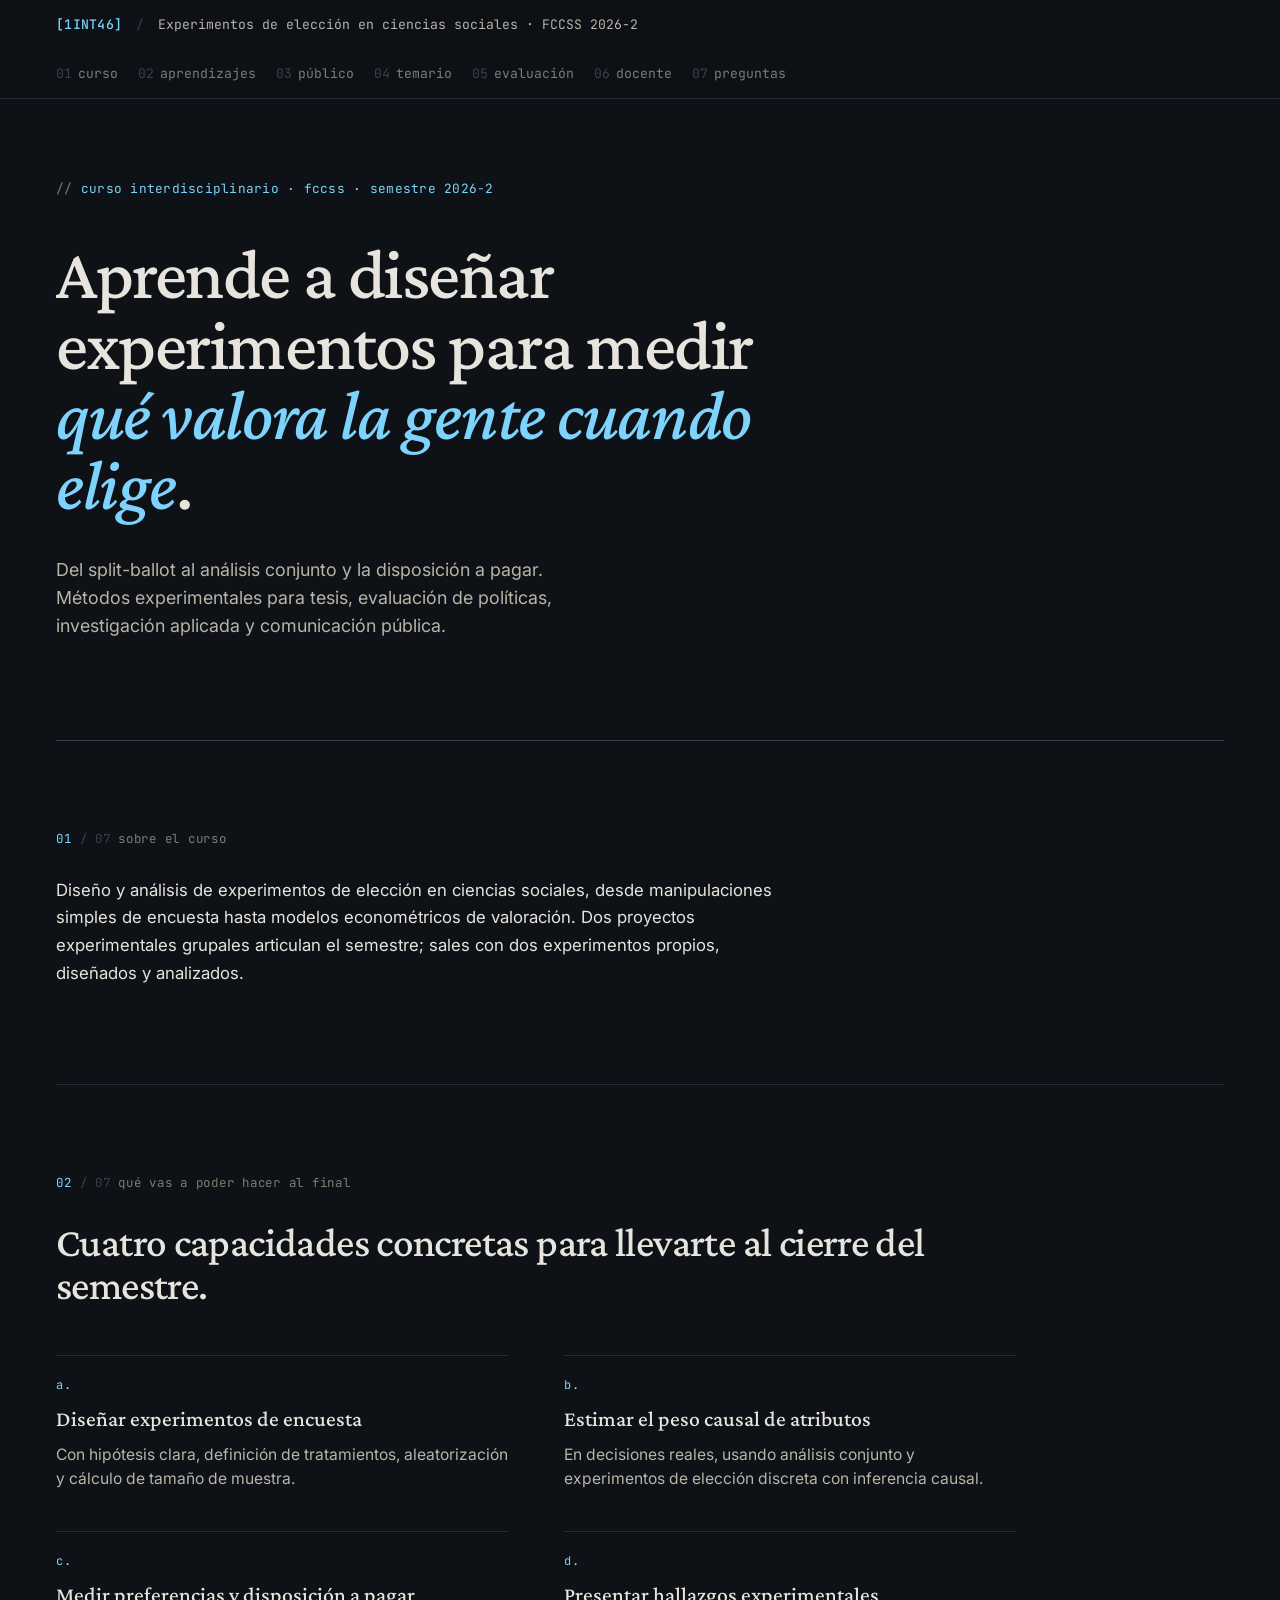
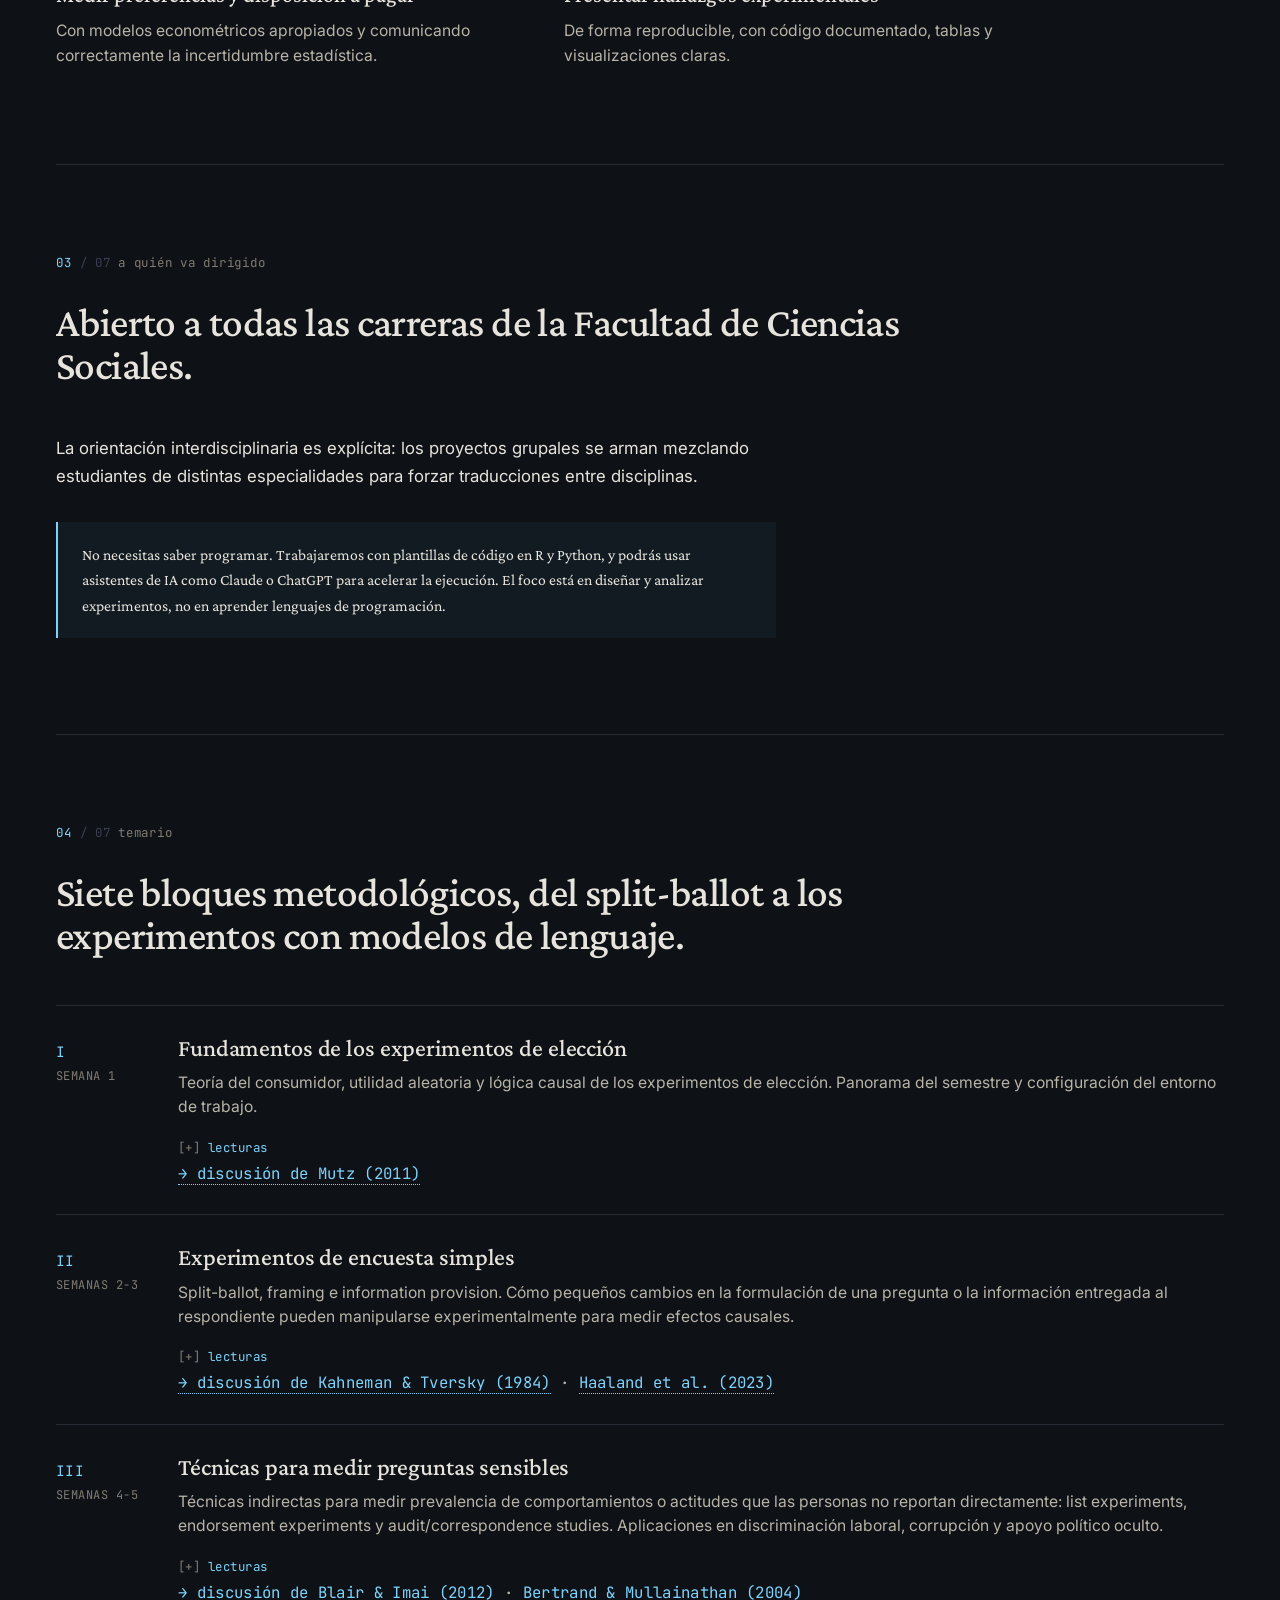
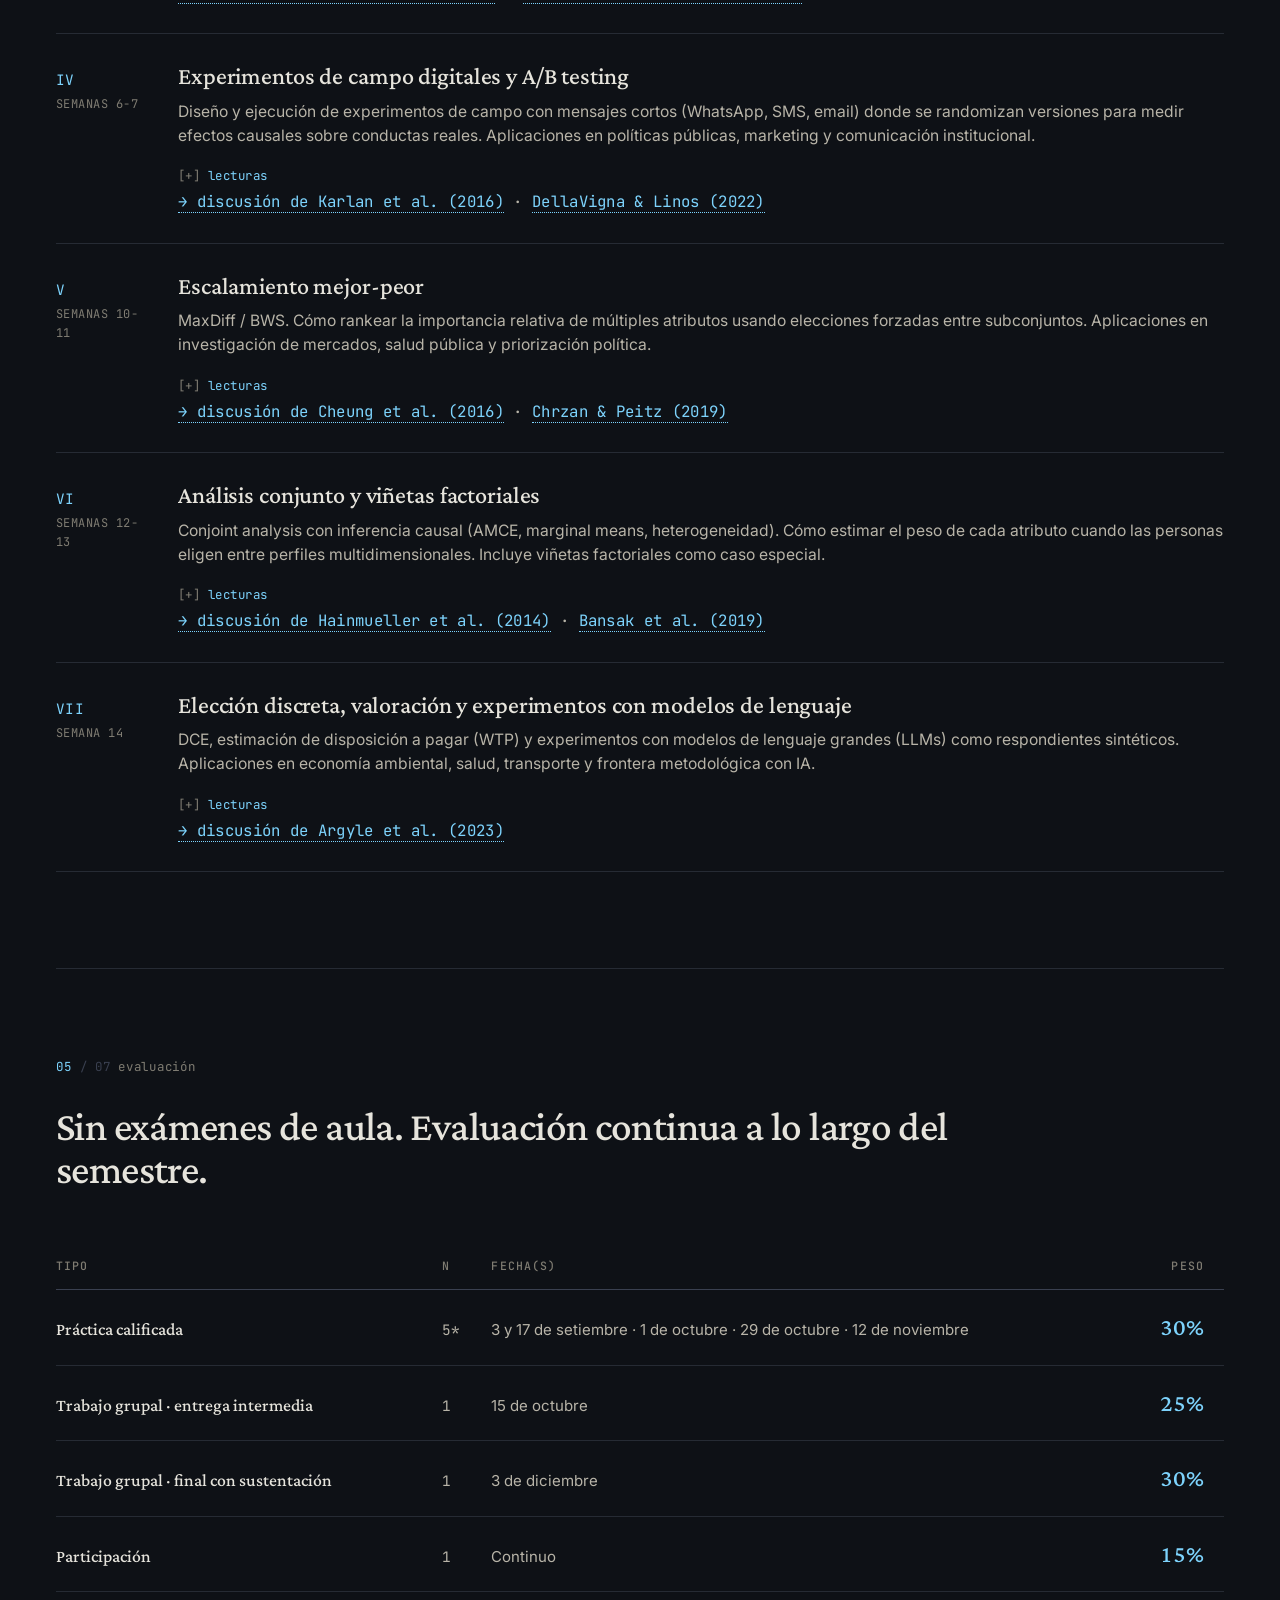
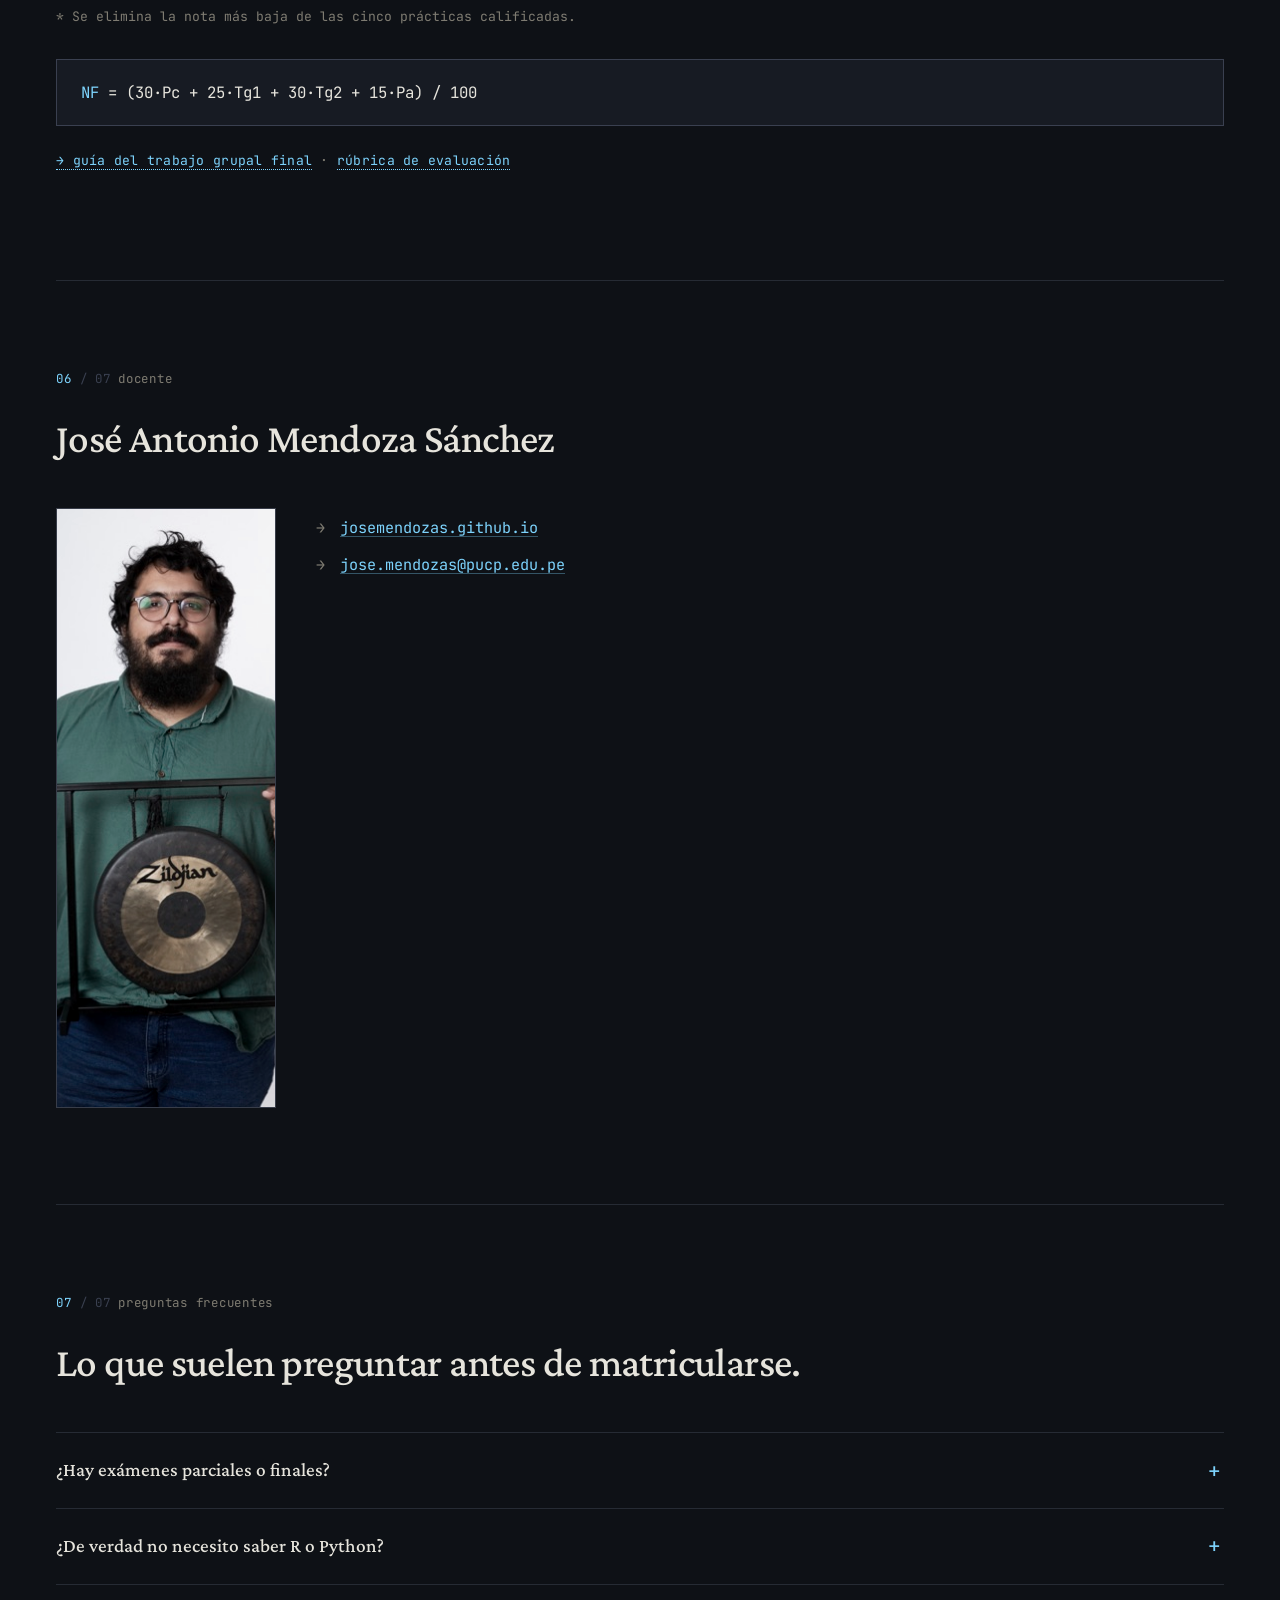
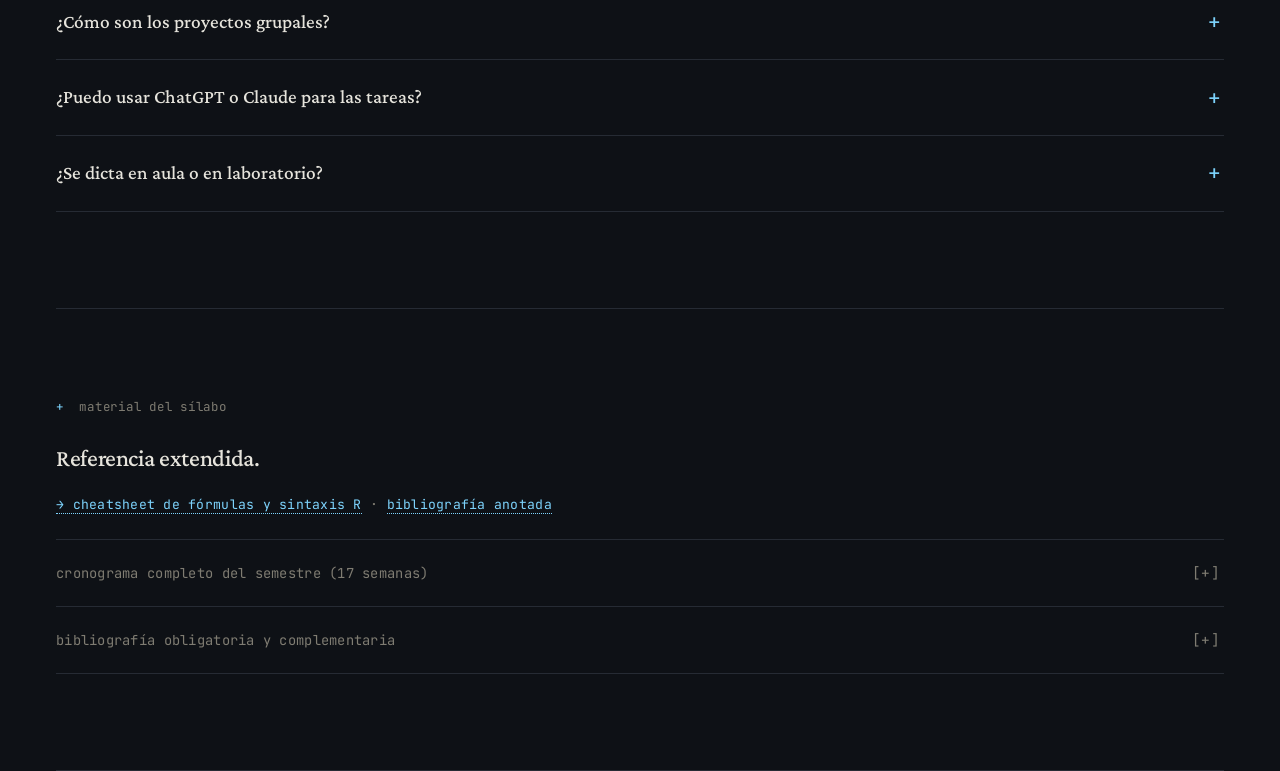
==== commit 60694d71: "Add 4 supporting resources to the site Setup guide (in FAQ), TG2 guide + rubric (in evaluation secti" ====
--- a/index.html
+++ b/index.html
@@ -260,6 +260,7 @@
       </table>
       <p class="eval-note">* Se elimina la nota más baja de las cinco prácticas calificadas.</p>
       <p class="eval-formula"><span class="lhs">NF</span> = (30·Pc + 25·Tg1 + 30·Tg2 + 15·Pa) / 100</p>
+      <p class="paper-slide" style="margin-top:24px"><a href="assets/muestra/tg2-guia.pdf">→ guía del trabajo grupal final</a> · <a href="assets/muestra/tg2-rubrica.pdf">rúbrica de evaluación</a></p>
     </section>
 
     <section class="section" id="06" aria-labelledby="docente-title">
@@ -289,6 +290,7 @@
         <details>
           <summary>¿De verdad no necesito saber R o Python?</summary>
           <p>No. Trabajaremos con plantillas de código listas para adaptar y ejecutar. Puedes usar asistentes de IA (ChatGPT, Claude) como apoyo. La responsabilidad por la corrección del código y la interpretación estadística sigue siendo del estudiante.</p>
+          <p class="paper-slide"><a href="assets/muestra/guia-setup.pdf">→ guía de instalación del entorno</a> · para adelantarte antes de clase</p>
         </details>
         <details>
           <summary>¿Cómo son los proyectos grupales?</summary>
@@ -308,6 +310,7 @@
     <section class="section" aria-labelledby="ref-title">
       <p class="section-mark"><span class="num">+</span><span class="of"></span> material del sílabo</p>
       <h2 class="section-title" id="ref-title" style="font-size:1.5rem;margin-bottom:24px">Referencia extendida.</h2>
+      <p class="paper-slide" style="margin-bottom:24px"><a href="assets/muestra/cheatsheet.pdf">→ cheatsheet de fórmulas y sintaxis R</a> · <a href="assets/muestra/bibliografia-anotada.pdf">bibliografía anotada</a></p>
       <details class="reference">
         <summary>cronograma completo del semestre (17 semanas)</summary>
         <div class="reference-body">
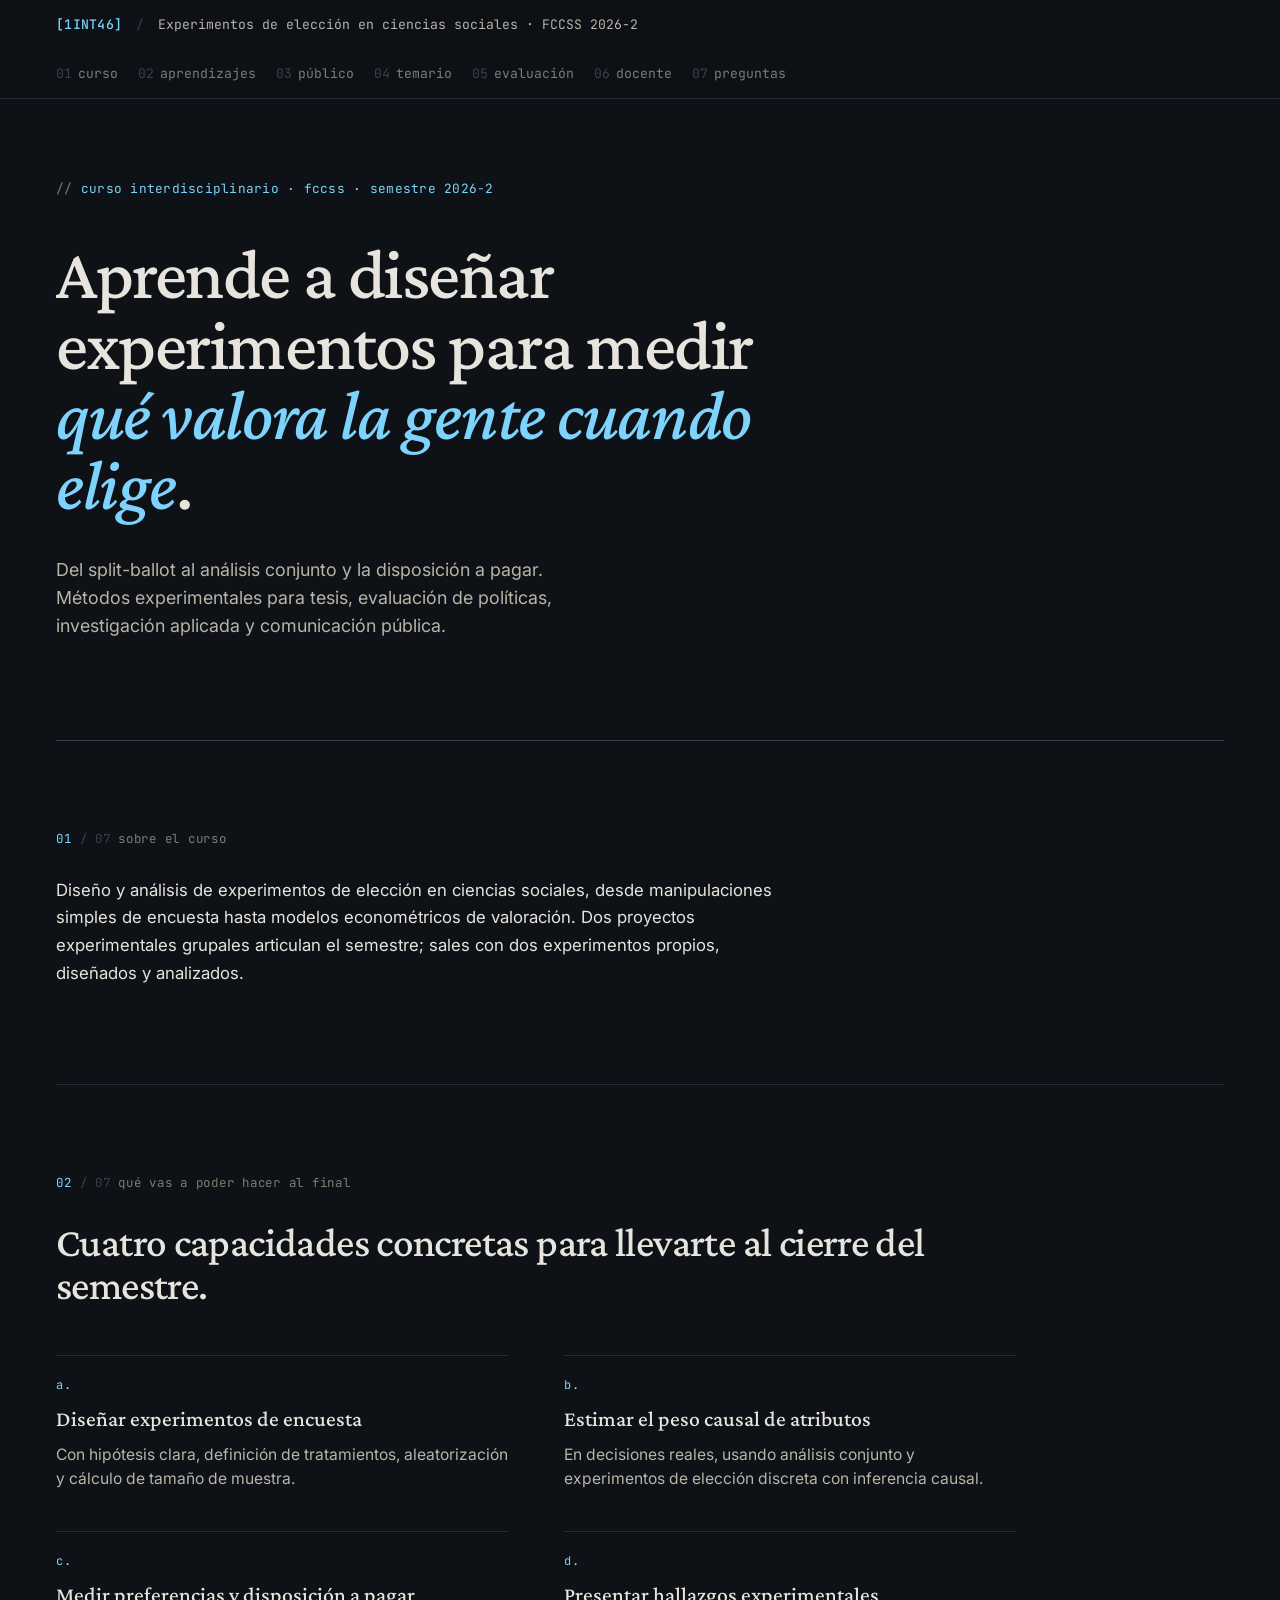
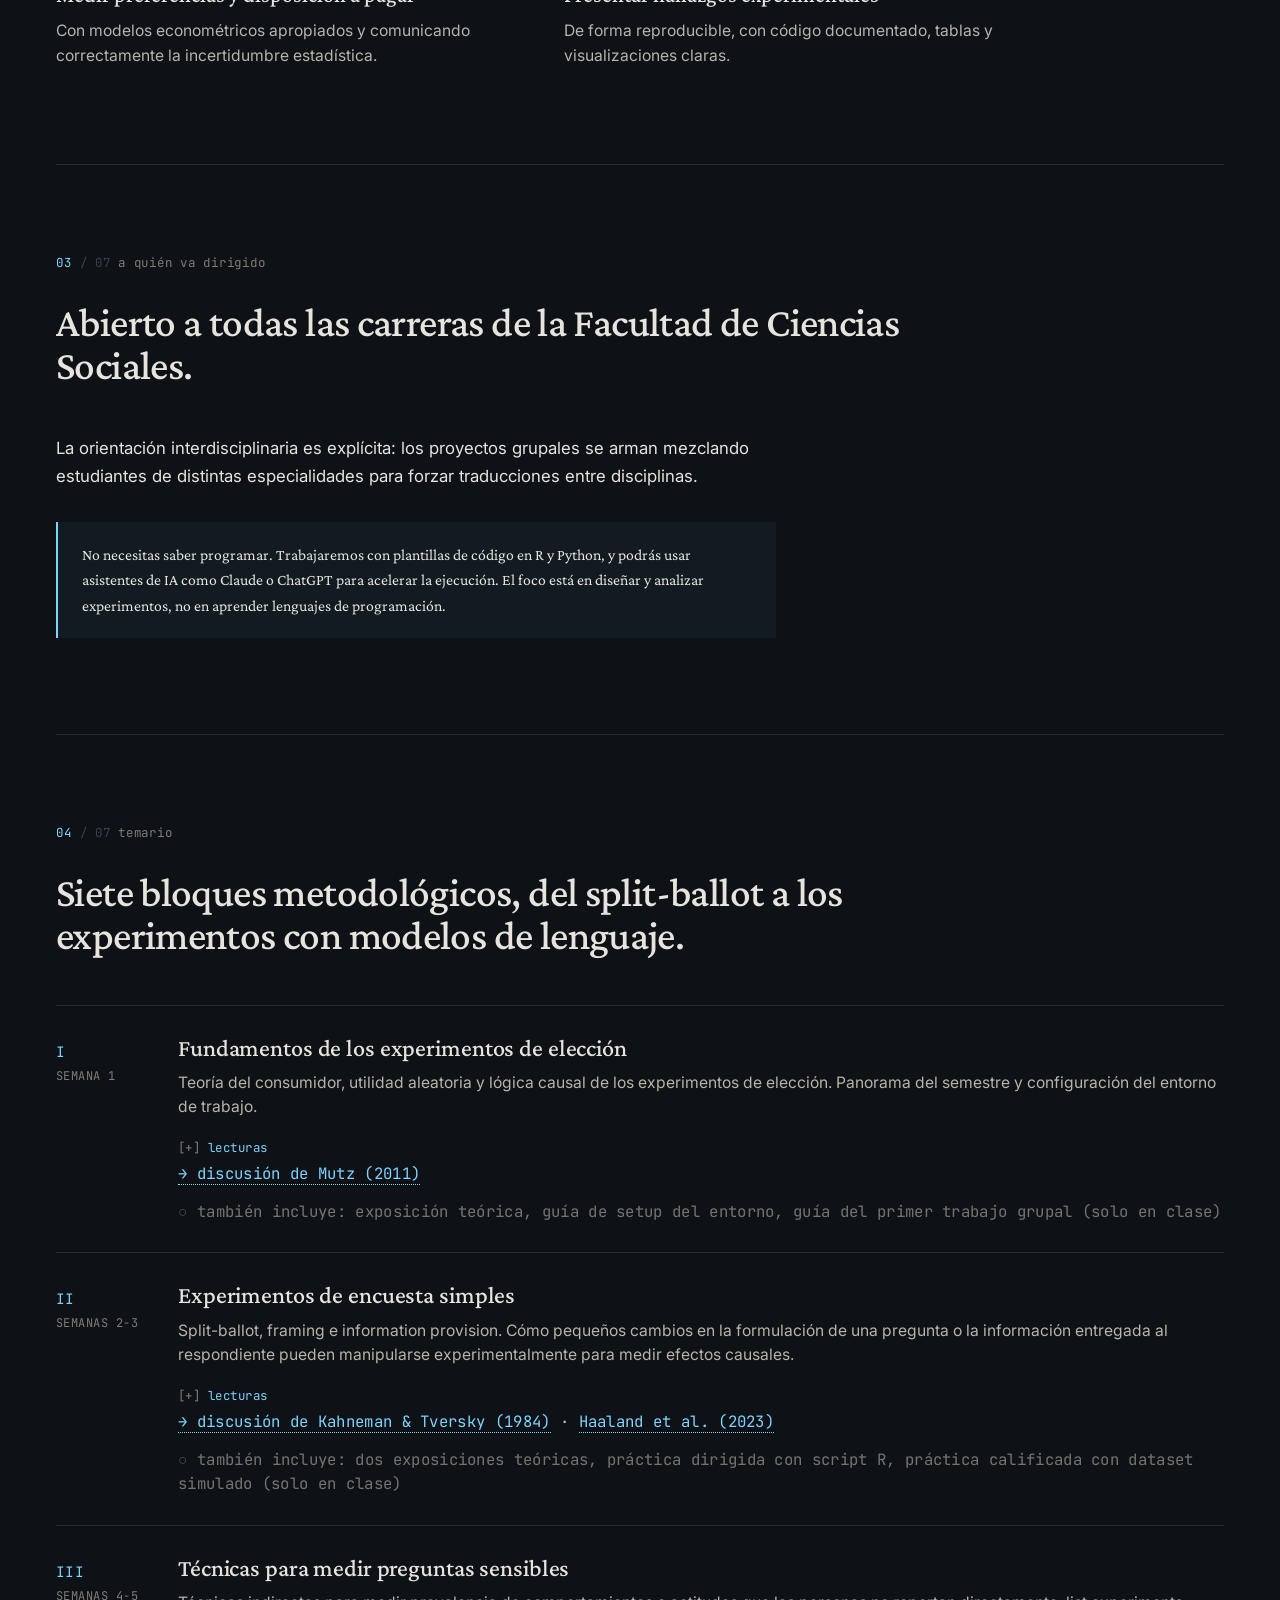
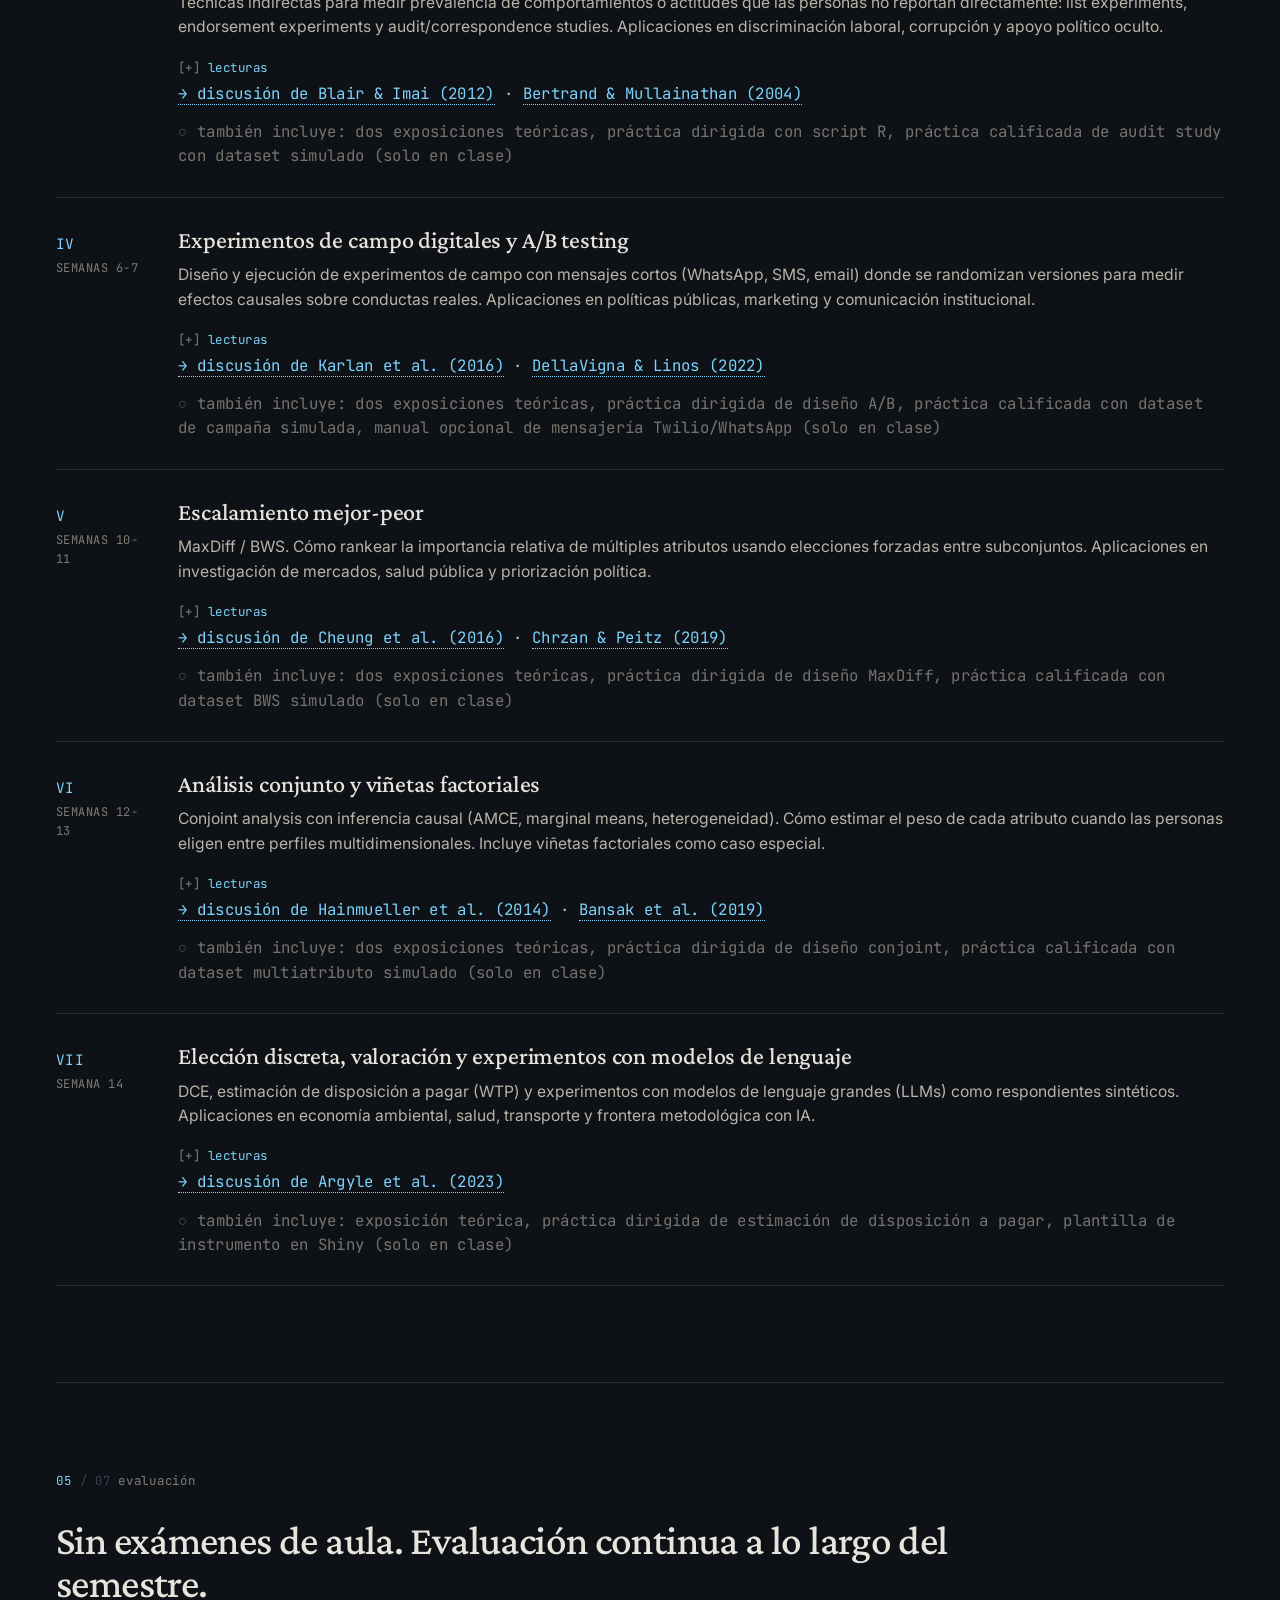
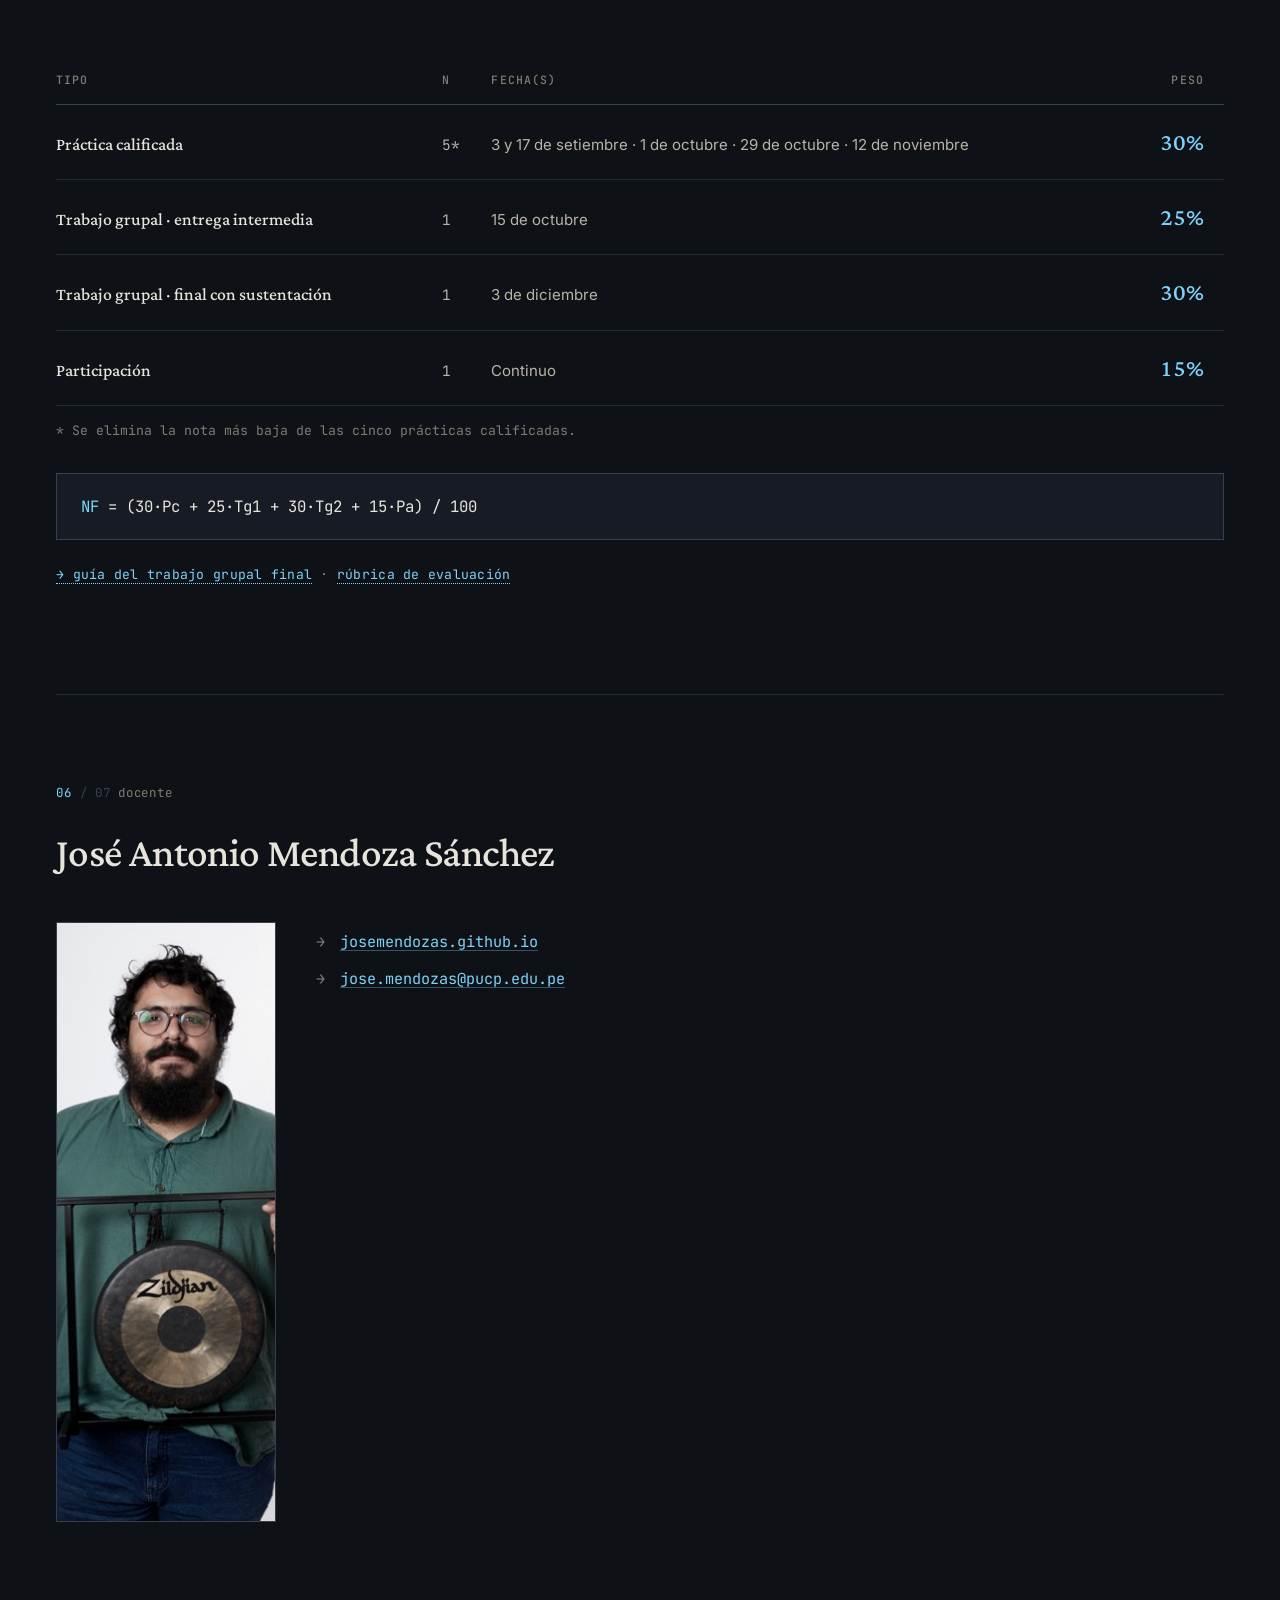
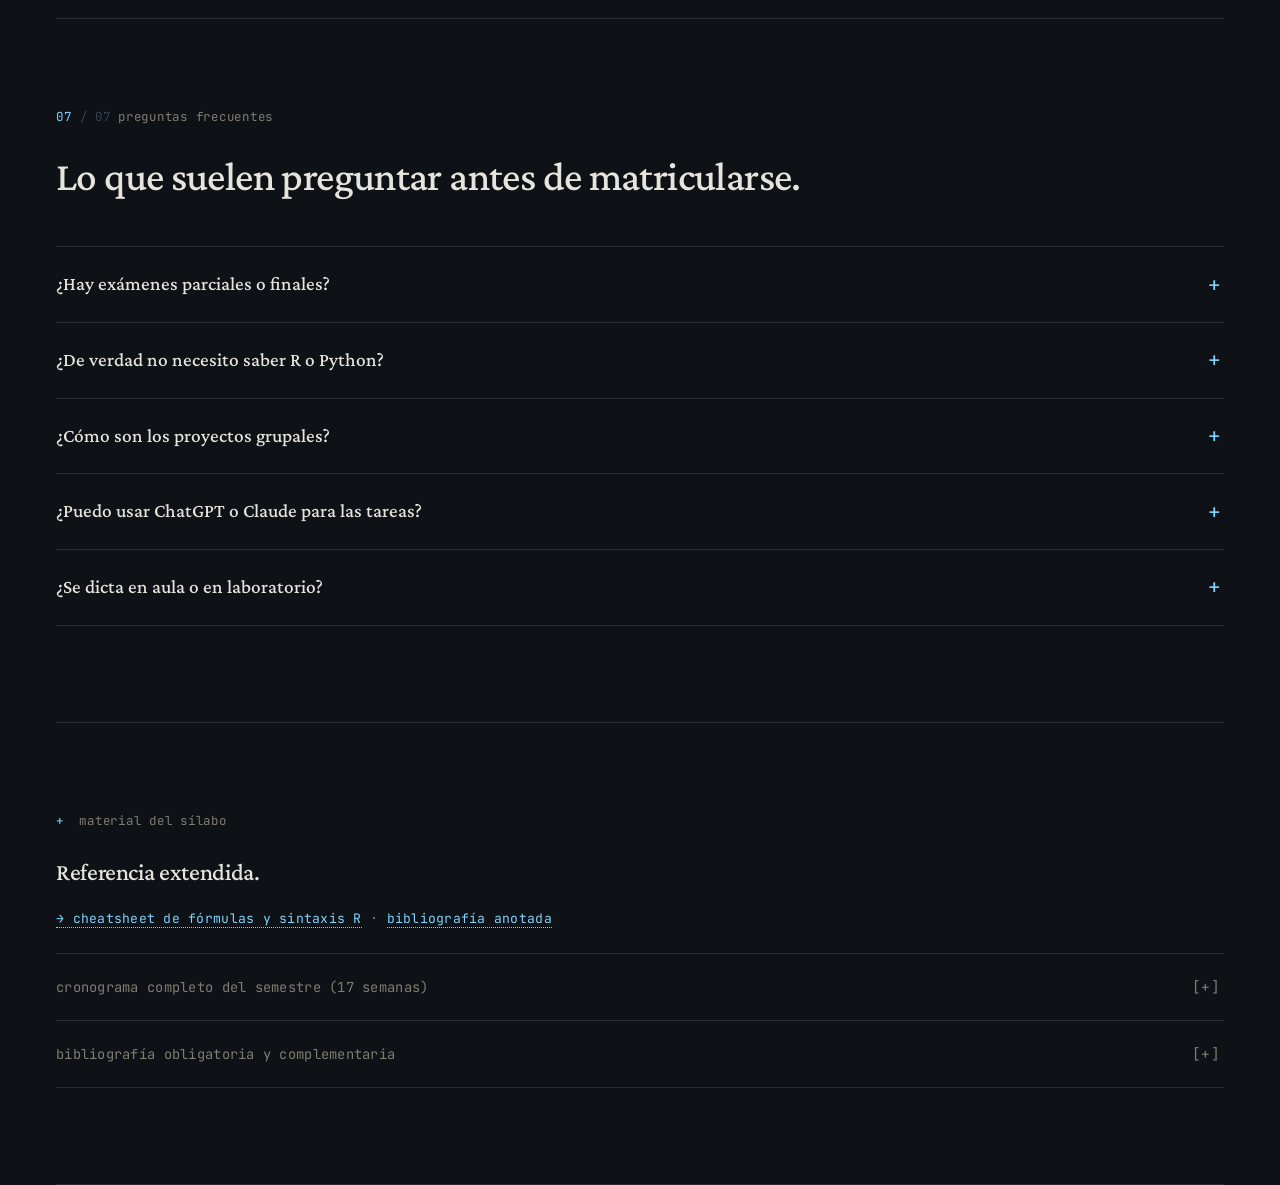
==== commit 3f2eb954: "Show additional materials per week without hyperlink Each week now lists (in dimmed monospace, no li" ====
--- a/index.html
+++ b/index.html
@@ -108,6 +108,7 @@
               </ol>
             </details>
             <p class="paper-slide"><a href="assets/muestra/slides-paper-mutz.pdf">→ discusión de Mutz (2011)</a></p>
+            <p class="paper-locked">también incluye: exposición teórica, guía de setup del entorno, guía del primer trabajo grupal (solo en clase)</p>
           </div>
         </li>
 
@@ -125,6 +126,7 @@
               </ol>
             </details>
             <p class="paper-slide"><a href="assets/muestra/slides-paper-kahneman-tversky.pdf">→ discusión de Kahneman &amp; Tversky (1984)</a> · <a href="assets/muestra/slides-paper-haaland-roth-wohlfart.pdf">Haaland et al. (2023)</a></p>
+            <p class="paper-locked">también incluye: dos exposiciones teóricas, práctica dirigida con script R, práctica calificada con dataset simulado (solo en clase)</p>
           </div>
         </li>
 
@@ -144,6 +146,7 @@
               </ol>
             </details>
             <p class="paper-slide"><a href="assets/muestra/slides-paper-blair-imai.pdf">→ discusión de Blair &amp; Imai (2012)</a> · <a href="assets/muestra/slides-paper-bertrand-mullainathan.pdf">Bertrand &amp; Mullainathan (2004)</a></p>
+            <p class="paper-locked">también incluye: dos exposiciones teóricas, práctica dirigida con script R, práctica calificada de audit study con dataset simulado (solo en clase)</p>
           </div>
         </li>
 
@@ -162,6 +165,7 @@
               </ol>
             </details>
             <p class="paper-slide"><a href="assets/muestra/slides-paper-karlan.pdf">→ discusión de Karlan et al. (2016)</a> · <a href="assets/muestra/slides-paper-dellavigna-linos.pdf">DellaVigna &amp; Linos (2022)</a></p>
+            <p class="paper-locked">también incluye: dos exposiciones teóricas, práctica dirigida de diseño A/B, práctica calificada con dataset de campaña simulada, manual opcional de mensajería Twilio/WhatsApp (solo en clase)</p>
           </div>
         </li>
 
@@ -178,6 +182,7 @@
               </ol>
             </details>
             <p class="paper-slide"><a href="assets/muestra/slides-paper-cheung.pdf">→ discusión de Cheung et al. (2016)</a> · <a href="assets/muestra/slides-paper-chrzan-peitz.pdf">Chrzan &amp; Peitz (2019)</a></p>
+            <p class="paper-locked">también incluye: dos exposiciones teóricas, práctica dirigida de diseño MaxDiff, práctica calificada con dataset BWS simulado (solo en clase)</p>
           </div>
         </li>
 
@@ -197,6 +202,7 @@
               </ol>
             </details>
             <p class="paper-slide"><a href="assets/muestra/slides-paper-hainmueller.pdf">→ discusión de Hainmueller et al. (2014)</a> · <a href="assets/muestra/slides-paper-bansak-hhy.pdf">Bansak et al. (2019)</a></p>
+            <p class="paper-locked">también incluye: dos exposiciones teóricas, práctica dirigida de diseño conjoint, práctica calificada con dataset multiatributo simulado (solo en clase)</p>
           </div>
         </li>
 
@@ -214,6 +220,7 @@
               </ol>
             </details>
             <p class="paper-slide"><a href="assets/muestra/slides-paper-argyle.pdf">→ discusión de Argyle et al. (2023)</a></p>
+            <p class="paper-locked">también incluye: exposición teórica, práctica dirigida de estimación de disposición a pagar, plantilla de instrumento en Shiny (solo en clase)</p>
           </div>
         </li>
       </ol>
--- a/estilo.css
+++ b/estilo.css
@@ -687,6 +687,21 @@
   border-bottom-color: var(--fg);
 }
 
+/* Lista de materiales adicionales que existen pero no están online */
+.paper-locked {
+  margin-top: 6px;
+  font-family: 'JetBrains Mono', ui-monospace, monospace;
+  font-size: 0.75rem;
+  color: var(--muted);
+  opacity: 0.6;
+  letter-spacing: 0.02em;
+}
+
+.paper-locked::before {
+  content: "○ ";
+  color: var(--muted);
+}
+
 /* ============ REFERENCIA (colapsables al final) ============ */
 
 .reference {
